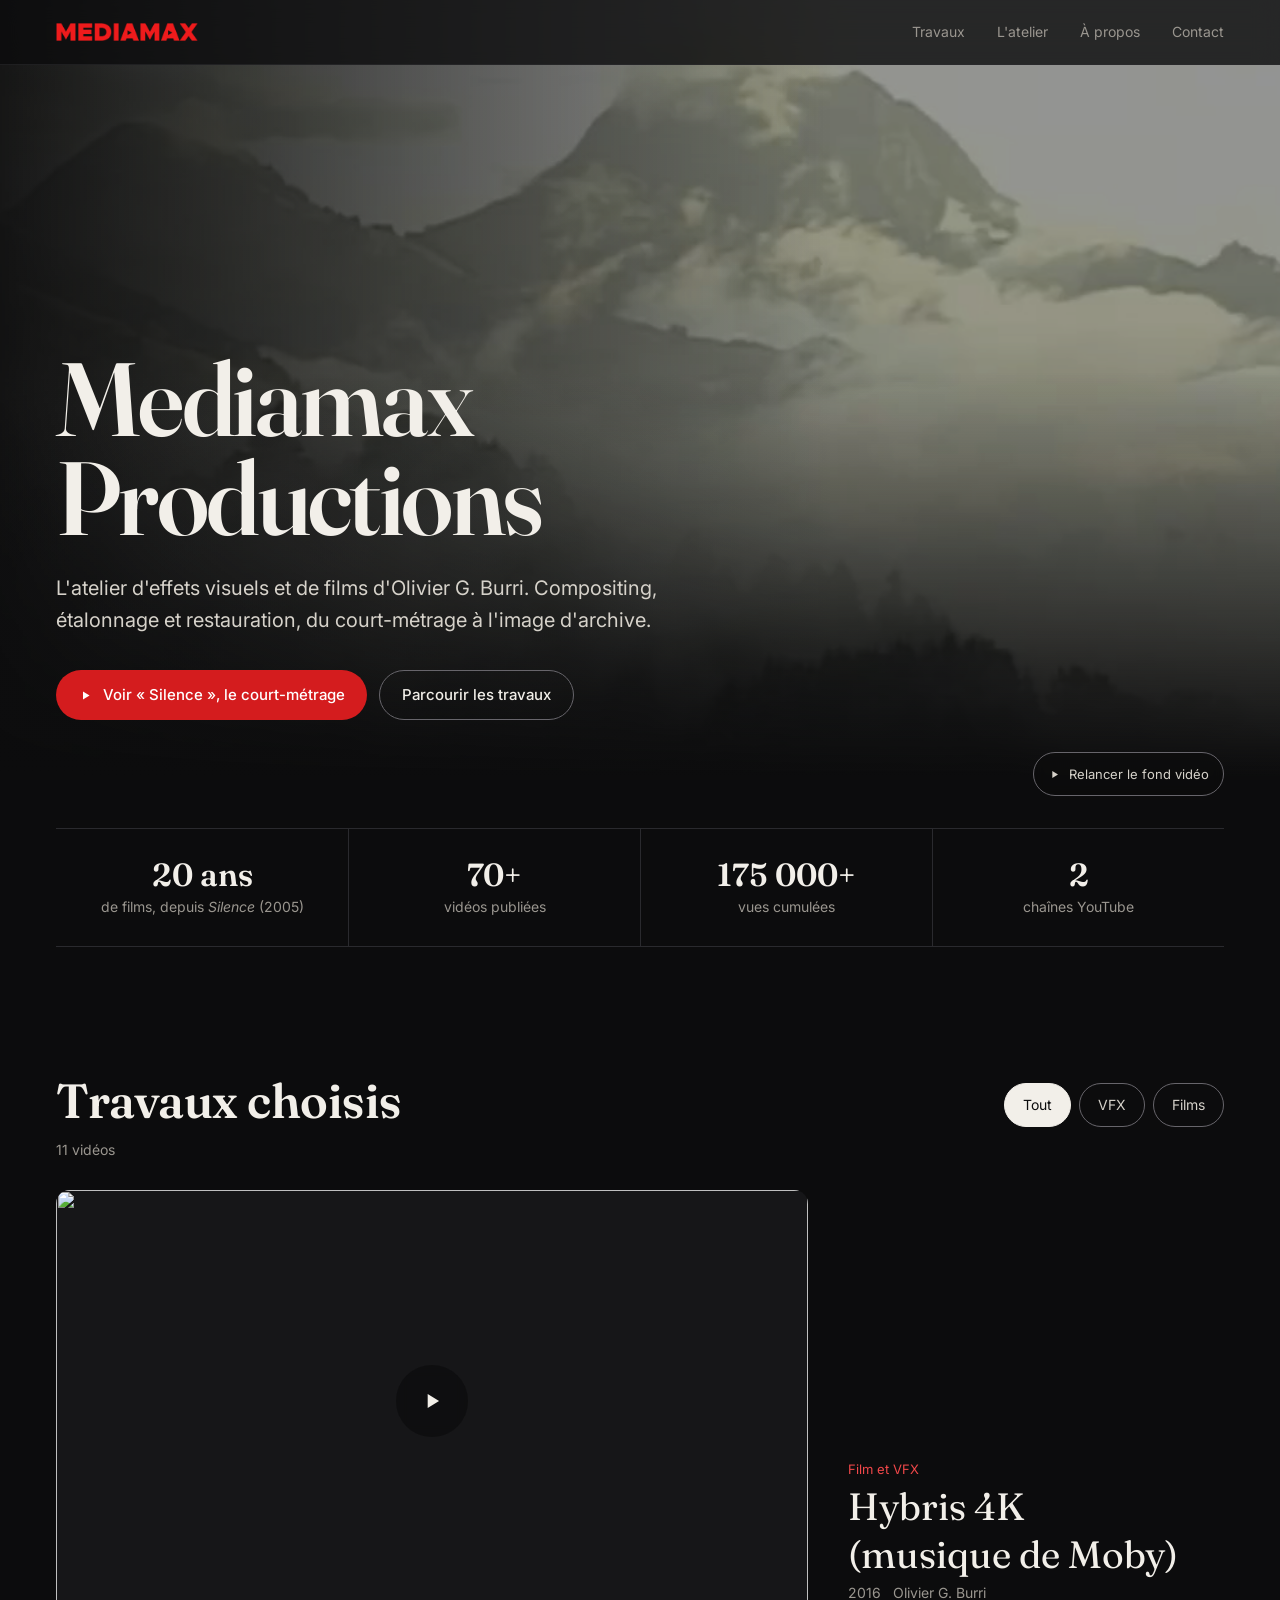
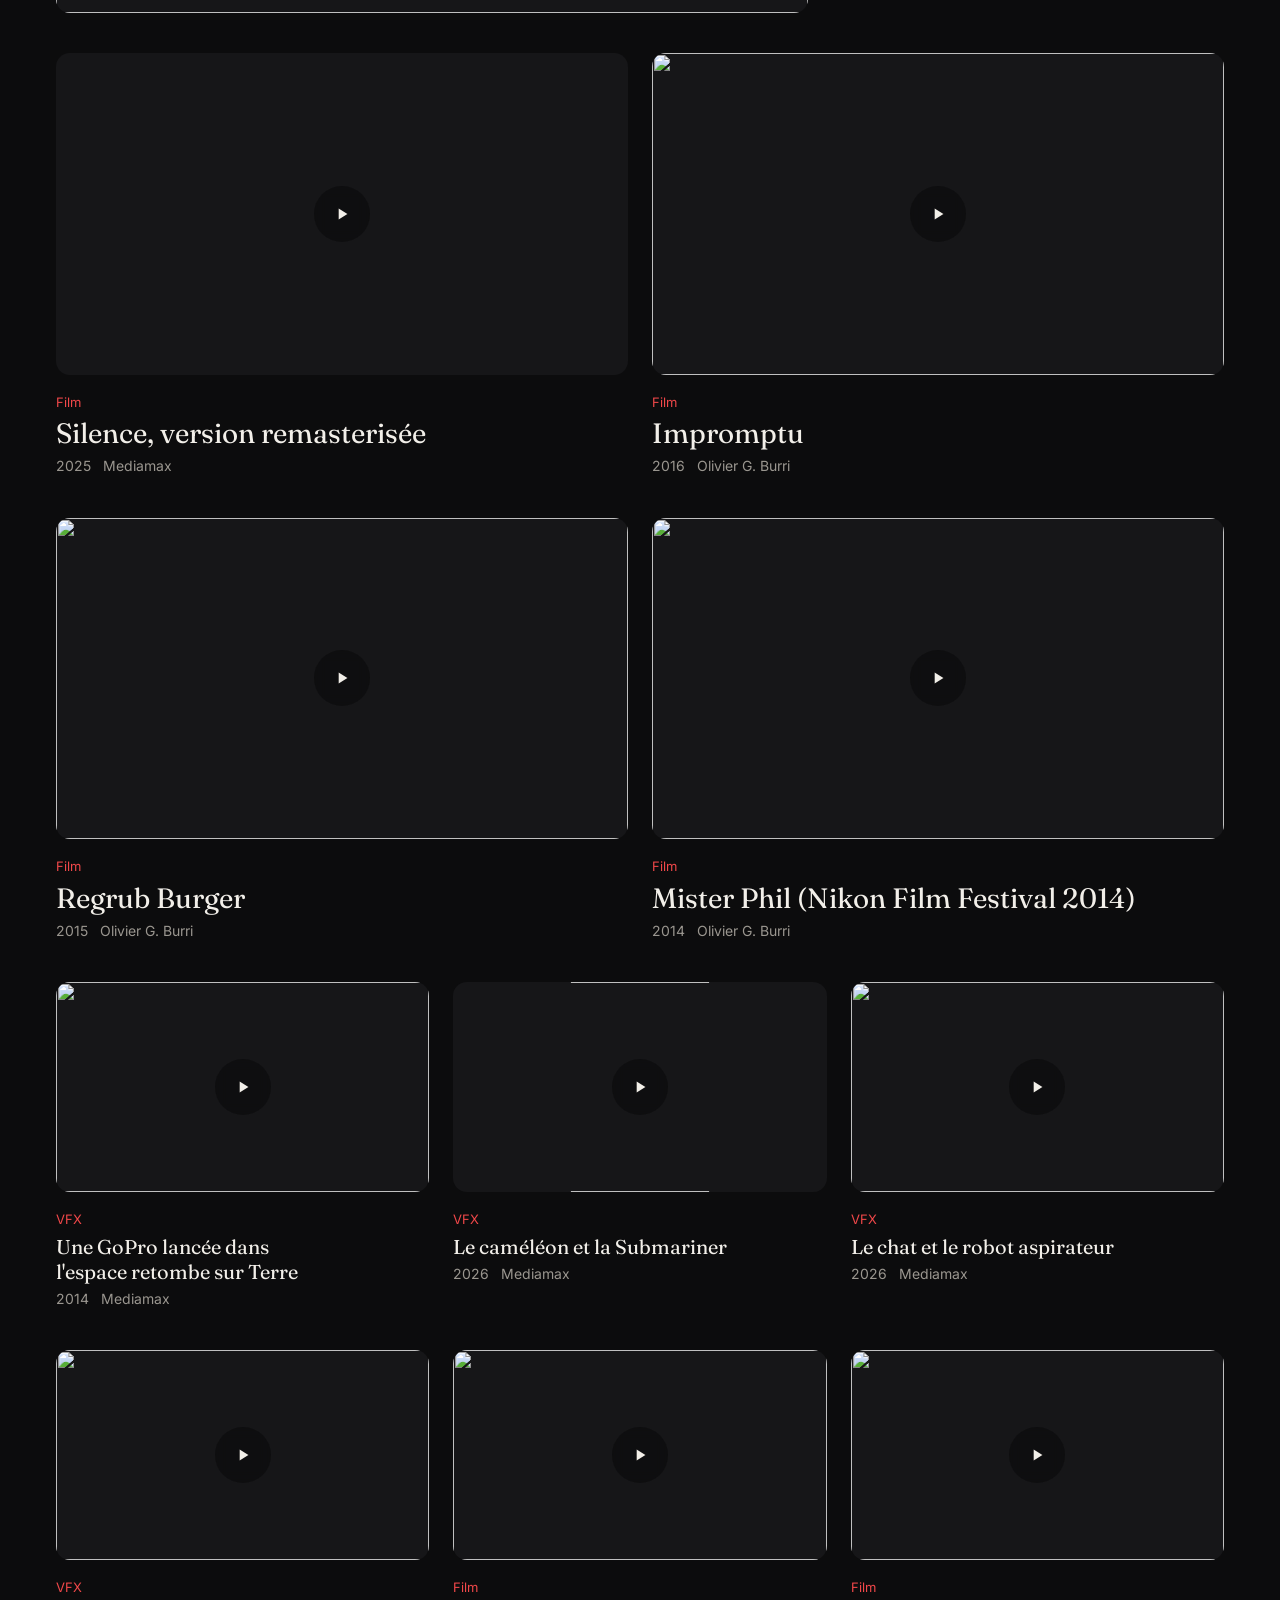
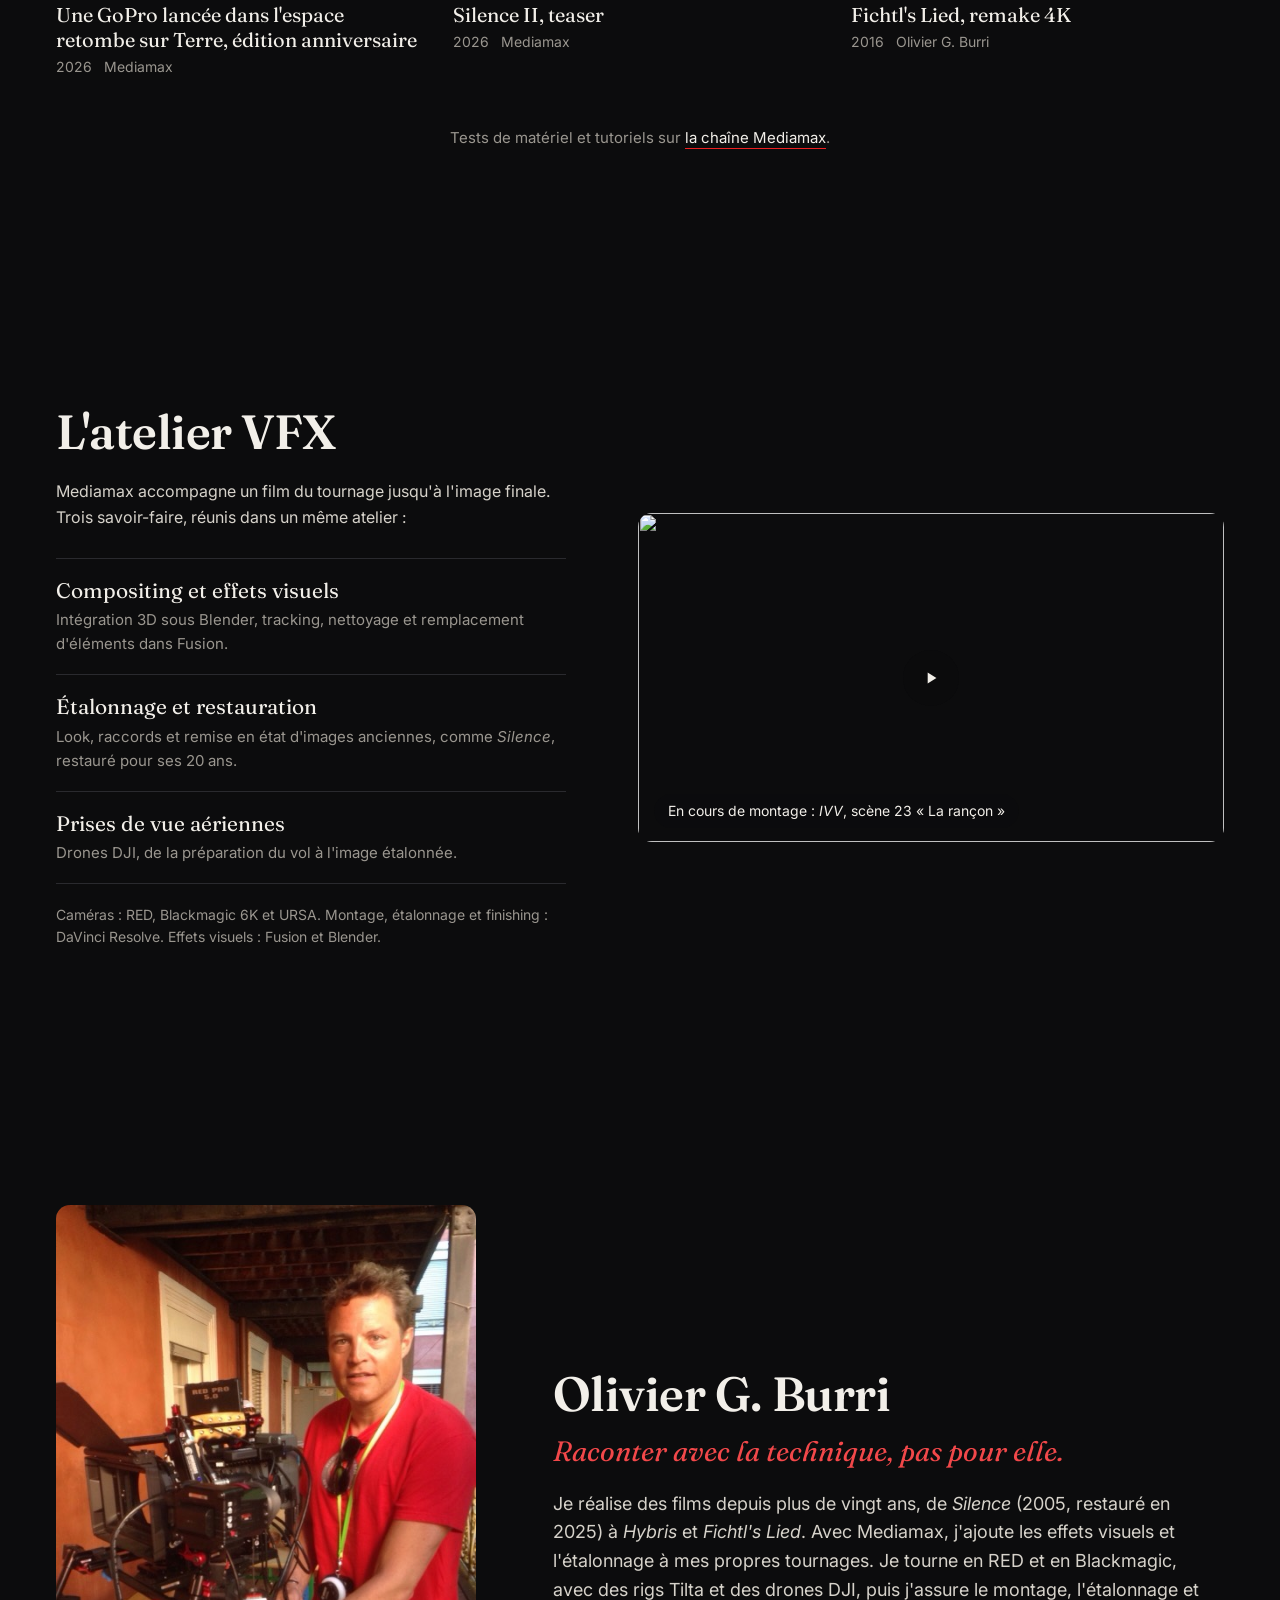
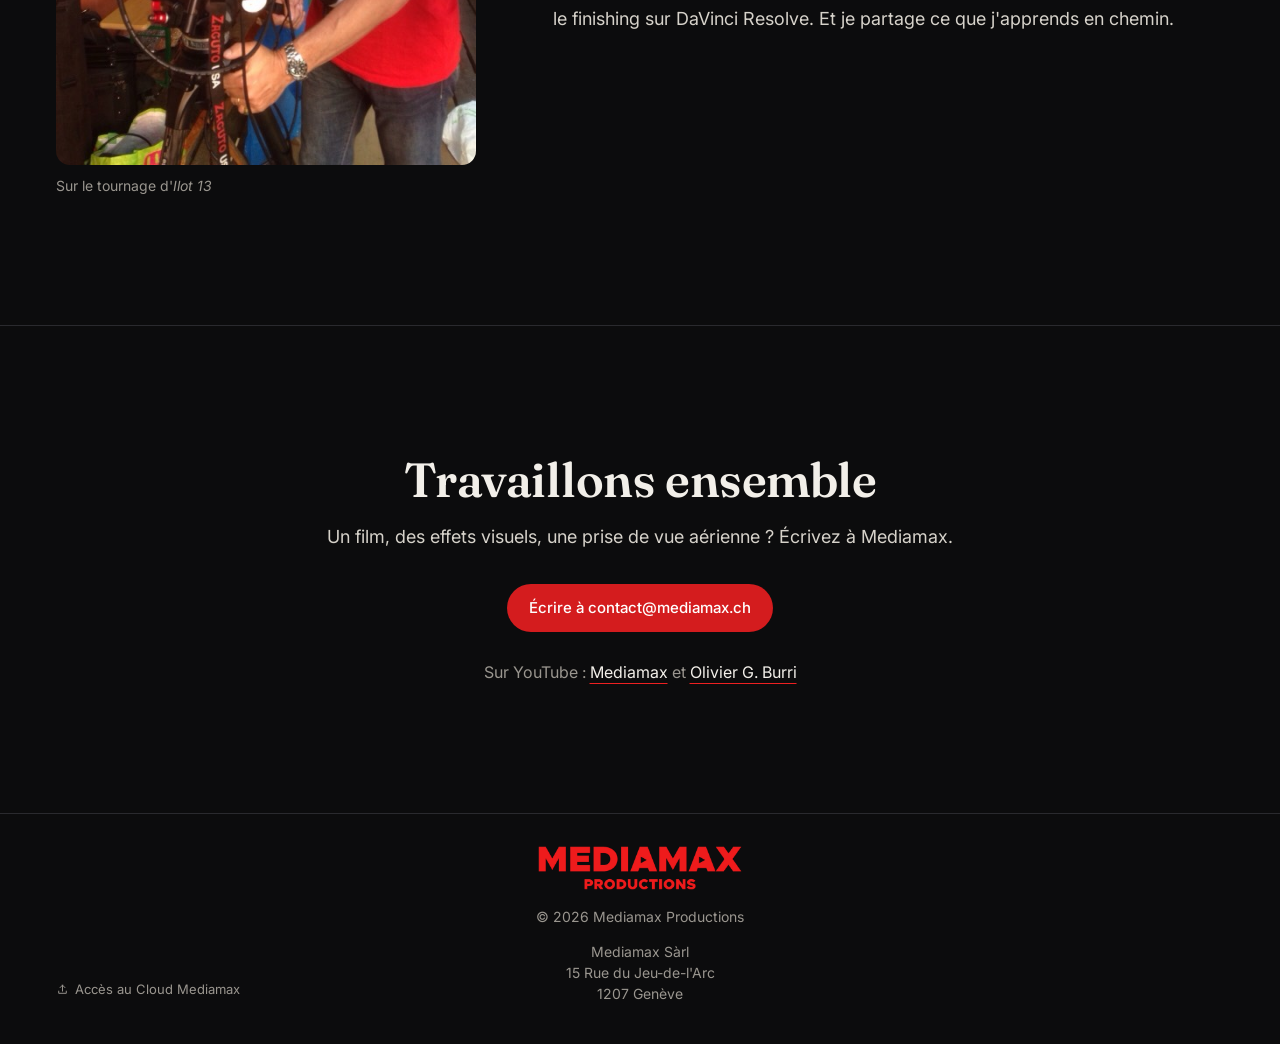
==== index.html @ aae2f6ca "Pied de page : libellé « Accès au Cloud Mediamax » Co-Authored-By: Claude Opus 5.5 <noreply@anthropi" ====
<!doctype html>
<html lang="fr">
<head>
  <meta charset="utf-8">
  <meta name="viewport" content="width=device-width, initial-scale=1">
  <title>Mediamax Productions, effets visuels et films d'Olivier G. Burri</title>
  <meta name="description" content="Mediamax Productions, l'atelier d'effets visuels et de films d'Olivier G. Burri : compositing, étalonnage, restauration, courts-métrages et prises de vue aériennes.">
  <link rel="icon" href="favicon.svg" type="image/svg+xml">
  <meta name="theme-color" content="#0c0c0d">
  <meta property="og:type" content="website">
  <meta property="og:url" content="https://mediamax.ch/">
  <meta property="og:title" content="Mediamax Productions">
  <meta property="og:description" content="L'atelier d'effets visuels et de films d'Olivier G. Burri.">
  <meta property="og:image" content="https://mediamax.ch/media/og-image.jpg">
  <meta property="og:image:width" content="1200">
  <meta property="og:image:height" content="628">
  <meta property="og:locale" content="fr_CH">
  <meta name="twitter:card" content="summary_large_image">
  <link rel="preconnect" href="https://fonts.googleapis.com">
  <link rel="preconnect" href="https://fonts.gstatic.com" crossorigin>
  <link rel="preconnect" href="https://i.ytimg.com">
  <link rel="preload" as="image" href="media/silence-hero-poster.jpg" fetchpriority="high">
  <link href="https://fonts.googleapis.com/css2?family=Fraunces:ital,opsz,wght@0,9..144,400;0,9..144,600;1,9..144,400&family=Inter:wght@400;500;600&display=swap" rel="stylesheet">
  <link rel="stylesheet" href="style.css?v=12">
  <script type="application/ld+json">
  {
    "@context": "https://schema.org",
    "@type": "Organization",
    "name": "Mediamax Sàrl",
    "alternateName": "Mediamax Productions",
    "url": "https://mediamax.ch/",
    "logo": "https://mediamax.ch/images/brand/mediamax-productions-640.png",
    "email": "contact@mediamax.ch",
    "address": {
      "@type": "PostalAddress",
      "streetAddress": "Rue du Jeu-de-l'Arc 15",
      "postalCode": "1207",
      "addressLocality": "Genève",
      "addressCountry": "CH"
    },
    "founder": { "@type": "Person", "name": "Olivier G. Burri" },
    "sameAs": ["https://www.youtube.com/@ogburri", "https://www.youtube.com/@oliviergburri"]
  }
  </script>
</head>
<body>
  <a class="skip-link" href="#travaux">Aller aux travaux</a>

  <header class="nav">
    <a href="#top" class="logo" aria-label="Mediamax Productions, retour en haut"><img src="images/brand/mediamax-wordmark-720.png" alt="" width="720" height="91"></a>
    <nav aria-label="Navigation principale">
      <a href="#travaux">Travaux</a>
      <a href="#mediamax">L'atelier</a>
      <a href="#apropos">À propos</a>
      <a href="#contact">Contact</a>
    </nav>
  </header>

  <main id="top">
    <section class="hero">
      <div class="hero-bg" aria-hidden="true">
        <!-- Silence (2005), extrait de la bande-annonce ; src choisi par main.js selon l'écran et les préférences -->
        <video id="hero-video" muted loop playsinline preload="none" poster="media/silence-hero-poster.jpg"
               data-src="media/silence-hero.mp4" data-src-small="media/silence-hero-640.mp4"></video>
      </div>
      <div class="hero-content">
        <h1>Mediamax Productions</h1>
        <p class="lede">L'atelier d'effets visuels et de films d'Olivier G. Burri. Compositing, étalonnage et restauration, du court-métrage à l'image d'archive.</p>
        <div class="hero-actions">
          <button class="btn primary" type="button" data-play="LJefRF0cIwg" data-title="Silence, version remasterisée" aria-haspopup="dialog">
            <svg class="icon" viewBox="0 0 24 24" aria-hidden="true"><path d="M8 5.5v13l10.5-6.5z"/></svg>
            Voir «&nbsp;Silence&nbsp;», le court-métrage
          </button>
          <a class="btn ghost" href="#travaux">Parcourir les travaux</a>
        </div>
      </div>
      <button id="hero-toggle" class="hero-toggle" type="button" hidden>
        <svg class="icon icon-pause" viewBox="0 0 24 24" aria-hidden="true"><path d="M7 5h3.5v14H7zM13.5 5H17v14h-3.5z"/></svg>
        <svg class="icon icon-play" viewBox="0 0 24 24" aria-hidden="true"><path d="M8 5.5v13l10.5-6.5z"/></svg>
        <span class="toggle-label">Mettre en pause le fond vidéo</span>
      </button>
    </section>

    <section class="stats" aria-label="Chiffres clés">
      <div><strong>20 ans</strong><span>de films, depuis <i>Silence</i> (2005)</span></div>
      <div><strong>70+</strong><span>vidéos publiées</span></div>
      <div><strong>175 000+</strong><span>vues cumulées</span></div>
      <div><strong>2</strong><span>chaînes YouTube</span></div>
    </section>

    <section id="travaux" class="section">
      <div class="section-head">
        <h2>Travaux choisis</h2>
        <div class="filters" role="group" aria-label="Filtrer par catégorie">
          <button class="chip" type="button" aria-pressed="true" data-filter="all">Tout</button>
          <button class="chip" type="button" aria-pressed="false" data-filter="vfx">VFX</button>
          <button class="chip" type="button" aria-pressed="false" data-filter="film">Films</button>
        </div>
      </div>
      <p id="grid-status" class="grid-status" aria-live="polite"></p>
      <div id="grid" class="grid">
        <noscript><p class="noscript">Les vidéos se lisent sur YouTube&nbsp;: <a class="text-link" href="https://www.youtube.com/@ogburri">chaîne Mediamax</a> et <a class="text-link" href="https://www.youtube.com/@oliviergburri">chaîne Olivier G. Burri</a>.</p></noscript>
      </div>
      <div class="grid-foot">
        <button id="more" class="btn ghost" type="button" hidden></button>
        <p class="aside">Tests de matériel et tutoriels sur <a class="text-link" href="https://www.youtube.com/@ogburri" target="_blank" rel="noopener">la chaîne Mediamax</a>.</p>
      </div>
    </section>

    <section id="mediamax" class="section atelier">
      <div class="atelier-intro">
        <h2>L'atelier VFX</h2>
        <p>Mediamax accompagne un film du tournage jusqu'à l'image finale. Trois savoir-faire, réunis dans un même atelier&nbsp;:</p>
        <ul class="offers">
          <li><h3>Compositing et effets visuels</h3><p>Intégration 3D sous Blender, tracking, nettoyage et remplacement d'éléments dans Fusion.</p></li>
          <li><h3>Étalonnage et restauration</h3><p>Look, raccords et remise en état d'images anciennes, comme <i>Silence</i>, restauré pour ses 20 ans.</p></li>
          <li><h3>Prises de vue aériennes</h3><p>Drones DJI, de la préparation du vol à l'image étalonnée.</p></li>
        </ul>
        <p class="tools">Caméras&nbsp;: RED, Blackmagic 6K et URSA. Montage, étalonnage et finishing&nbsp;: DaVinci Resolve. Effets visuels&nbsp;: Fusion et Blender.</p>
      </div>
      <article class="feature">
        <img src="https://i.ytimg.com/vi/2dHRf-ZJvxg/sddefault.jpg"
             srcset="https://i.ytimg.com/vi/2dHRf-ZJvxg/mqdefault.jpg 320w, https://i.ytimg.com/vi/2dHRf-ZJvxg/sddefault.jpg 760w, https://i.ytimg.com/vi/2dHRf-ZJvxg/maxresdefault.jpg 1280w"
             sizes="(max-width: 760px) 100vw, 700px" alt="" loading="lazy" width="1280" height="720">
        <button class="play-cover" type="button" data-play="2dHRf-ZJvxg" data-title="IVV, scène 23 «&nbsp;La rançon&nbsp;» (en cours de montage)" aria-haspopup="dialog">
          <span class="play-disc" aria-hidden="true"><svg class="icon" viewBox="0 0 24 24"><path d="M8 5.5v13l10.5-6.5z"/></svg></span>
          <span class="feature-cap"><span class="visually-hidden">Lire la vidéo&nbsp;: </span>En cours de montage&nbsp;: <i>IVV</i>, scène 23<span class="cap-extra"> «&nbsp;La rançon&nbsp;»</span></span>
        </button>
      </article>
    </section>

    <section id="apropos" class="section about">
      <figure class="portrait">
        <img src="images/olivier-tournage-960.jpg"
             srcset="images/olivier-tournage-480.jpg 480w, images/olivier-tournage-960.jpg 960w"
             sizes="(max-width: 760px) 100vw, 420px"
             width="960" height="1280"
             alt="Olivier G. Burri derrière une caméra RED sur le tournage d'Ilot 13" loading="lazy">
        <figcaption>Sur le tournage d'<i>Ilot 13</i></figcaption>
      </figure>
      <div>
        <h2>Olivier G. Burri</h2>
        <p class="quote">Raconter avec la technique, pas pour elle.</p>
        <p>Je réalise des films depuis plus de vingt ans, de <i>Silence</i> (2005, restauré en 2025) à <i>Hybris</i> et <i>Fichtl's Lied</i>. Avec Mediamax, j'ajoute les effets visuels et l'étalonnage à mes propres tournages. Je tourne en RED et en Blackmagic, avec des rigs Tilta et des drones DJI, puis j'assure le montage, l'étalonnage et le finishing sur DaVinci Resolve. Et je partage ce que j'apprends en chemin.</p>
      </div>
    </section>

    <section id="contact" class="section contact">
      <h2>Travaillons ensemble</h2>
      <p>Un film, des effets visuels, une prise de vue aérienne&nbsp;? Écrivez à Mediamax.</p>
      <div class="contact-actions">
        <a class="btn primary" href="mailto:contact@mediamax.ch">Écrire à contact@mediamax.ch</a>
      </div>
      <p class="contact-links">Sur YouTube&nbsp;:
        <a class="text-link" href="https://www.youtube.com/@ogburri" target="_blank" rel="noopener">Mediamax</a>
        et
        <a class="text-link" href="https://www.youtube.com/@oliviergburri" target="_blank" rel="noopener">Olivier G. Burri</a>
      </p>
    </section>
  </main>

  <footer>
    <img class="footer-logo" src="images/brand/mediamax-productions-640.png" alt="Mediamax Productions" width="640" height="138" loading="lazy">
    <p>© <span id="year">2026</span> Mediamax Productions</p>
    <address>Mediamax Sàrl<br>15 Rue du Jeu-de-l'Arc<br>1207 Genève</address>
    <a class="footer-upload" href="https://mediamax.cloud" target="_blank" rel="noopener">
      <svg class="icon" viewBox="0 0 24 24" aria-hidden="true"><path d="M12 15V4m0 0L7.5 8.5M12 4l4.5 4.5M5 15v4h14v-4"/></svg>
      Accès au Cloud Mediamax<span class="visually-hidden"> (nouvel onglet)</span>
    </a>
  </footer>

  <dialog id="player" aria-labelledby="player-title">
    <div class="player-head">
      <p id="player-title"></p>
      <a id="player-yt" class="text-link player-yt" href="https://www.youtube.com/" target="_blank" rel="noopener">Ouvrir sur YouTube</a>
      <button class="close" type="button" aria-label="Fermer la vidéo" autofocus>
        <svg class="icon" viewBox="0 0 24 24" aria-hidden="true"><path d="M6 6l12 12M18 6L6 18"/></svg>
      </button>
    </div>
    <div class="ratio" id="player-ratio"><iframe id="player-frame" title="Lecteur vidéo" allow="autoplay; encrypted-media; picture-in-picture; fullscreen"></iframe></div>
  </dialog>

  <script src="main.js?v=12"></script>
</body>
</html>
---- style.css ----
:root {
  --bg: #0c0c0d;
  --surface: #161618;
  --line: #2a2a2e;          /* dividers only */
  --control: #67656b;       /* borders of controls: 3.2:1 on --bg */
  --text: #f2efe9;
  --text-soft: #d6d2ca;
  --muted: #9a968f;
  --accent: #ED2021;        /* Mediamax brand red: logo, focus, underlines, fills (4.49:1 on --bg, never for text) */
  --accent-fill: #D41C1E;   /* button fills, white text 5.3:1 */
  --accent-fill-hover: #BE181A;
  --accent-text: #F2484A;   /* red text on --bg (badges, quote, link hover), 5.4:1 */
  --radius: 14px;
  --serif: "Fraunces", Georgia, serif;
  --sans: "Inter", system-ui, sans-serif;
  --gutter: clamp(16px, 5vw, 56px);
  --ease-out: cubic-bezier(.16, 1, .3, 1);
  color-scheme: dark;
}

* { box-sizing: border-box; margin: 0; }
html { scroll-behavior: smooth; scrollbar-color: var(--line) var(--bg); accent-color: var(--accent); }
body { background: var(--bg); color: var(--text); font: 16px/1.6 var(--sans); caret-color: var(--accent); }
img { display: block; max-width: 100%; height: auto; }
a { color: inherit; text-decoration: none; }
button { font: inherit; color: inherit; background: none; border: 0; cursor: pointer; text-align: left; padding: 0; }
i, em { font-style: italic; }
/* Components set their own display (inline-flex, grid…); hidden must still win */
[hidden] { display: none !important; }
ul { list-style: none; padding: 0; }
::selection { background: var(--accent); color: #fff; }
:focus-visible { outline: 2px solid var(--accent); outline-offset: 3px; border-radius: 4px; }
section[id] { scroll-margin-top: 88px; }
.icon { width: 1em; height: 1em; fill: currentColor; flex: none; }
.close .icon { fill: none; stroke: currentColor; stroke-width: 2; stroke-linecap: round; }
.visually-hidden { position: absolute; width: 1px; height: 1px; overflow: hidden; clip-path: inset(50%); white-space: nowrap; }

.skip-link {
  position: fixed; left: var(--gutter); top: 12px; z-index: 20;
  padding: 10px 18px; border-radius: 999px; background: var(--accent-fill); color: #fff; font-weight: 500;
  transform: translateY(-160%); transition: transform .2s var(--ease-out);
}
.skip-link:focus-visible { transform: none; }

/* Nav */
.nav {
  position: fixed; inset: 0 0 auto; z-index: 10;
  display: flex; justify-content: space-between; align-items: center; gap: 16px;
  padding: 10px var(--gutter);
  background: rgba(12, 12, 13, .8); backdrop-filter: blur(12px);
  border-bottom: 1px solid rgba(42, 42, 46, .6);
}
.logo { display: inline-flex; align-items: center; min-height: 44px; flex: none; }
.logo img { height: 18px; width: auto; }
.footer-logo { height: 44px; width: auto; margin-bottom: 4px; }
.nav nav { display: flex; gap: clamp(12px, 3vw, 32px); font-size: 14px; color: var(--muted); }
.nav nav a { display: inline-flex; align-items: center; min-height: 44px; transition: color .2s; }
.nav nav a:hover { color: var(--text); }

/* Hero */
.hero { position: relative; min-height: 92vh; display: grid; align-items: end; padding: 0 var(--gutter) 12vh; overflow: hidden; }
.hero-bg { position: absolute; inset: 0; }
/* The trailer source carries thin black side bars: the 1.08 scale crops them out */
.hero-bg video { width: 100%; height: 100%; object-fit: cover; object-position: 50% 40%; opacity: .6; filter: grayscale(.15); transform: scale(1.08); }
.hero-bg::after { content: ""; position: absolute; inset: 0; background: linear-gradient(to top, var(--bg) 6%, transparent 55%), linear-gradient(to right, rgba(12,12,13,.92), transparent 65%); }
.hero-content { position: relative; max-width: 760px; }
h1 { font: 600 clamp(46px, 8.4vw, 104px)/.95 var(--serif); letter-spacing: -.025em; text-wrap: balance; }
h2 { font: 600 clamp(30px, 4.5vw, 48px)/1.1 var(--serif); letter-spacing: -.01em; text-wrap: balance; }
.lede { font-size: clamp(17px, 2vw, 20px); color: var(--text-soft); margin: 24px 0 34px; max-width: 34em; }
.hero-actions { display: flex; flex-wrap: wrap; gap: 12px; }

/* The one authored moment: the opening frame settles like a slow push-in ending */
@media (prefers-reduced-motion: no-preference) {
  .hero-bg video { animation: settle 2.6s var(--ease-out) both; }
  @keyframes settle { from { transform: scale(1.16); filter: grayscale(.15) brightness(.5); } }
}

.hero-toggle {
  position: absolute; right: var(--gutter); bottom: 32px; z-index: 1;
  display: inline-flex; align-items: center; gap: 8px; min-height: 44px; padding: 0 14px;
  border: 1px solid var(--control); border-radius: 999px; background: rgba(12, 12, 13, .6); backdrop-filter: blur(6px);
  color: var(--text-soft); font-size: 13px; transition: border-color .2s, color .2s;
}
.hero-toggle[hidden] { display: none; }
.hero-toggle:hover { border-color: var(--text); color: var(--text); }
.hero-toggle .icon-play, .hero-toggle.paused .icon-pause { display: none; }
.hero-toggle.paused .icon-play { display: block; }

.btn { display: inline-flex; align-items: center; justify-content: center; gap: 10px; min-height: 48px; padding: 12px 22px; border-radius: 999px; font-weight: 500; font-size: 15px; transition: background-color .2s, border-color .2s, color .2s; }
.btn.primary { background: var(--accent-fill); color: #fff; }
.btn.primary:hover { background: var(--accent-fill-hover); }
.btn.ghost { border: 1px solid var(--control); }
.btn.ghost:hover { border-color: var(--text); }
.text-link { color: var(--text); text-decoration: underline; text-decoration-color: var(--accent); text-decoration-thickness: 1px; text-underline-offset: 5px; transition: color .2s; }
.text-link:hover { color: var(--accent-text); }

/* Stats */
.stats { display: grid; grid-template-columns: repeat(4, 1fr); grid-auto-rows: 1fr; border-block: 1px solid var(--line); margin: 0 var(--gutter); }
.stats div { padding: 26px 16px; text-align: center; }
.stats div + div { border-left: 1px solid var(--line); }
.stats strong { display: block; font: 600 32px var(--serif); font-variant-numeric: lining-nums tabular-nums; white-space: nowrap; }
.stats span { color: var(--muted); font-size: 14px; }

/* Sections */
.section { padding: clamp(72px, 10vw, 128px) var(--gutter); max-width: 1320px; margin: 0 auto; }
.section-head { display: flex; flex-wrap: wrap; justify-content: space-between; align-items: end; gap: 20px; margin-bottom: 12px; }
.filters { display: flex; flex-wrap: wrap; gap: 8px; }
.chip { min-height: 44px; padding: 8px 18px; border: 1px solid var(--control); border-radius: 999px; font-size: 14px; color: var(--text-soft); transition: color .2s, background-color .2s, border-color .2s; }
.chip:hover { color: var(--text); border-color: var(--text); }
.chip[aria-pressed="true"] { background: var(--text); color: var(--bg); border-color: var(--text); }
.grid-status { color: var(--muted); font-size: 14px; margin-bottom: 28px; }

/* Grid: one lead piece full width, two featured side by side, the rest three-up */
.grid { display: grid; grid-template-columns: repeat(6, 1fr); gap: 40px 24px; }
.card { position: relative; grid-column: span 2; }
.card.featured { grid-column: span 3; }
/* Lead: image two thirds, title beside it. Hybris only exists as a 640 px thumbnail, so it is not stretched full width */
.card.lead { grid-column: 1 / -1; display: grid; grid-template-columns: 2fr 1fr; gap: 0 40px; align-items: end; }
.card.lead .meta { padding: 0 0 8px; }
.card[hidden] { display: none; }
.thumb { position: relative; aspect-ratio: 16/9; border-radius: var(--radius); overflow: hidden; background: var(--surface); }
.thumb img { position: relative; width: 100%; height: 100%; object-fit: cover; transition: filter .4s var(--ease-out); }
/* Vertical videos: YouTube pads the thumbnail with black bars; show a blurred fill behind and mask the bars off the sharp image */
.thumb.pillar::before { content: ""; position: absolute; inset: 0; background: var(--fill) center / cover; filter: blur(18px) brightness(.5) saturate(1.2); transform: scale(2.9); }
.thumb.pillar img { -webkit-mask-image: linear-gradient(to right, transparent 31.4%, #000 31.6%, #000 68.4%, transparent 68.6%); mask-image: linear-gradient(to right, transparent 31.4%, #000 31.6%, #000 68.4%, transparent 68.6%); }
.card:hover .thumb img, .card:focus-within .thumb img { filter: brightness(1.12); }
.play-disc {
  position: absolute; left: 50%; top: 50%; translate: -50% -50%;
  width: 56px; height: 56px; border-radius: 50%; display: grid; place-items: center;
  background: rgba(12, 12, 13, .7); backdrop-filter: blur(6px); color: var(--text); font-size: 20px;
  transition: background-color .2s, color .2s, scale .3s var(--ease-out);
}
.card.lead .play-disc { width: 72px; height: 72px; font-size: 26px; }
.card:hover .play-disc, .card:focus-within .play-disc, .feature:hover .play-disc, .feature:focus-within .play-disc { background: var(--accent); color: #fff; scale: 1.06; }
.meta { padding-top: 14px; }
.badge { font-size: 13px; color: var(--accent-text); }
.meta h3 { font: 400 20px/1.25 var(--serif); margin: 2px 0 4px; text-wrap: balance; }
.card.featured .meta h3 { font-size: clamp(22px, 2.2vw, 28px); }
.card.lead .meta h3 { font-size: clamp(26px, 3vw, 38px); }
/* The title button covers the whole card, so the card is one click target with one accessible name */
.card-link::after { content: ""; position: absolute; inset: 0; border-radius: var(--radius); }
.card-link:focus-visible { outline: none; }
.card-link:focus-visible::after { outline: 2px solid var(--accent); outline-offset: 6px; }
.meta p { display: flex; gap: 12px; color: var(--muted); font-size: 14px; }
.grid-foot { display: flex; flex-direction: column; align-items: center; gap: 20px; margin-top: 48px; }
.grid-foot .aside { color: var(--muted); font-size: 15px; text-align: center; }
.noscript { grid-column: 1 / -1; color: var(--text-soft); }

/* Atelier */
.atelier { display: grid; grid-template-columns: 1fr 1.15fr; gap: clamp(32px, 6vw, 72px); align-items: center; }
.atelier-intro > p { color: var(--text-soft); margin-top: 20px; max-width: 36em; }
.offers { margin-top: 28px; border-top: 1px solid var(--line); }
.offers li { padding: 18px 0; border-bottom: 1px solid var(--line); }
.offers h3 { font: 400 21px/1.3 var(--serif); }
.offers p { color: var(--muted); font-size: 15px; margin-top: 4px; max-width: 34em; }
.atelier-intro .tools { color: var(--muted); font-size: 14px; margin-top: 20px; }
.feature { position: relative; border-radius: var(--radius); overflow: hidden; aspect-ratio: 16/9; }
.feature img { width: 100%; height: 100%; object-fit: cover; }
.play-cover { position: absolute; inset: 0; display: block; width: 100%; }
/* .feature clips overflow, so the focus ring is drawn inside the frame */
.play-cover:focus-visible { outline-offset: -4px; border-radius: var(--radius); }
.feature-cap { position: absolute; left: 16px; bottom: 14px; right: 16px; width: fit-content; font-size: 14px; padding: 6px 14px; background: rgba(12, 12, 13, .8); border-radius: 999px; }

/* About */
.about { display: grid; grid-template-columns: minmax(260px, 420px) 1fr; gap: clamp(32px, 6vw, 80px); align-items: center; }
.about p { font-size: 18px; color: var(--text-soft); margin-top: 20px; max-width: 36em; }
.about .quote { font: italic 400 clamp(22px, 2.4vw, 28px)/1.3 var(--serif); color: var(--accent-text); margin-top: 12px; }
.portrait img { width: 100%; aspect-ratio: 3/4; object-fit: cover; object-position: center top; border-radius: var(--radius); }
.portrait figcaption { margin-top: 10px; font-size: 14px; color: var(--muted); }

/* Contact */
.contact { text-align: center; border-top: 1px solid var(--line); }
.contact > p:first-of-type { color: var(--text-soft); font-size: 18px; margin: 16px 0 32px; }
.contact-actions { display: flex; flex-wrap: wrap; justify-content: center; gap: 12px; }
.contact-links { color: var(--muted); margin-top: 28px; }
footer { display: flex; flex-direction: column; align-items: center; gap: 12px; text-align: center; color: var(--muted); font-size: 14px; padding: 32px var(--gutter) 40px; border-top: 1px solid var(--line); }
footer address { font-style: normal; line-height: 1.5; }
footer { position: relative; }
/* Discreet client upload link (Synology portal), bottom left */
.footer-upload {
  position: absolute; left: var(--gutter); bottom: 32px;
  display: inline-flex; align-items: center; gap: 6px; min-height: 44px;
  font-size: 13px; color: var(--muted); transition: color .2s;
}
.footer-upload .icon { fill: none; stroke: currentColor; stroke-width: 1.8; stroke-linecap: round; stroke-linejoin: round; }
.footer-upload:hover { color: var(--text); }

/* Player */
dialog { border: 0; padding: 0; background: transparent; color: var(--text); width: min(1100px, 94vw); margin: auto; }
dialog::backdrop { background: rgba(0, 0, 0, .94); backdrop-filter: blur(6px); }
.player-head { display: flex; align-items: center; gap: 16px; margin-bottom: 12px; }
#player-title { flex: 1; font: 400 20px/1.3 var(--serif); }
.player-yt { flex: none; display: inline-flex; align-items: center; min-height: 44px; font-size: 14px; }
.close { flex: none; width: 48px; height: 48px; display: grid; place-items: center; border-radius: 50%; border: 1px solid var(--control); font-size: 20px; transition: border-color .2s, background-color .2s; }
.close:hover { border-color: var(--text); background: var(--surface); }
.ratio { aspect-ratio: 16/9; border-radius: 10px; overflow: hidden; background: #000 center / cover no-repeat; }
.ratio.vertical { aspect-ratio: 9/16; height: min(78vh, 760px); width: auto; margin: 0 auto; }
.ratio iframe { width: 100%; height: 100%; border: 0; }

@media (max-width: 1000px) {
  .grid { grid-template-columns: repeat(2, 1fr); }
  .card, .card.featured { grid-column: span 1; }
  .card.lead { display: block; grid-column: 1 / -1; }
  .card.lead .meta { padding-top: 14px; }
}

@media (max-width: 760px) {
  .nav { gap: 12px; }
  .logo img { height: 12px; }
  .nav nav { gap: 10px; font-size: 13px; }
  .nav nav a { white-space: nowrap; }
  .hero { min-height: 88svh; }
  .hero-bg video { object-position: 40% 40%; opacity: .7; }
  .hero-bg::after { background: linear-gradient(to top, var(--bg) 12%, rgba(12,12,13,.35) 60%, rgba(12,12,13,.55)); }
  .hero-toggle { padding: 0; width: 44px; justify-content: center; }
  .hero-toggle .toggle-label { position: absolute; width: 1px; height: 1px; overflow: hidden; clip-path: inset(50%); white-space: nowrap; }
  .stats { grid-template-columns: repeat(2, 1fr); }
  .stats div:nth-child(3) { border-left: 0; }
  .stats div:nth-child(n+3) { border-top: 1px solid var(--line); }
  .grid { grid-template-columns: 1fr; }
  .atelier, .about { grid-template-columns: 1fr; }
  .player-head { flex-wrap: wrap; }
  #player-title { flex-basis: calc(100% - 64px); font-size: 18px; }
  .player-yt { order: 3; }
  .feature-cap { border-radius: 10px; }
  .footer-upload { position: static; align-self: flex-start; margin-top: 8px; }
  .cap-extra { display: none; }
}
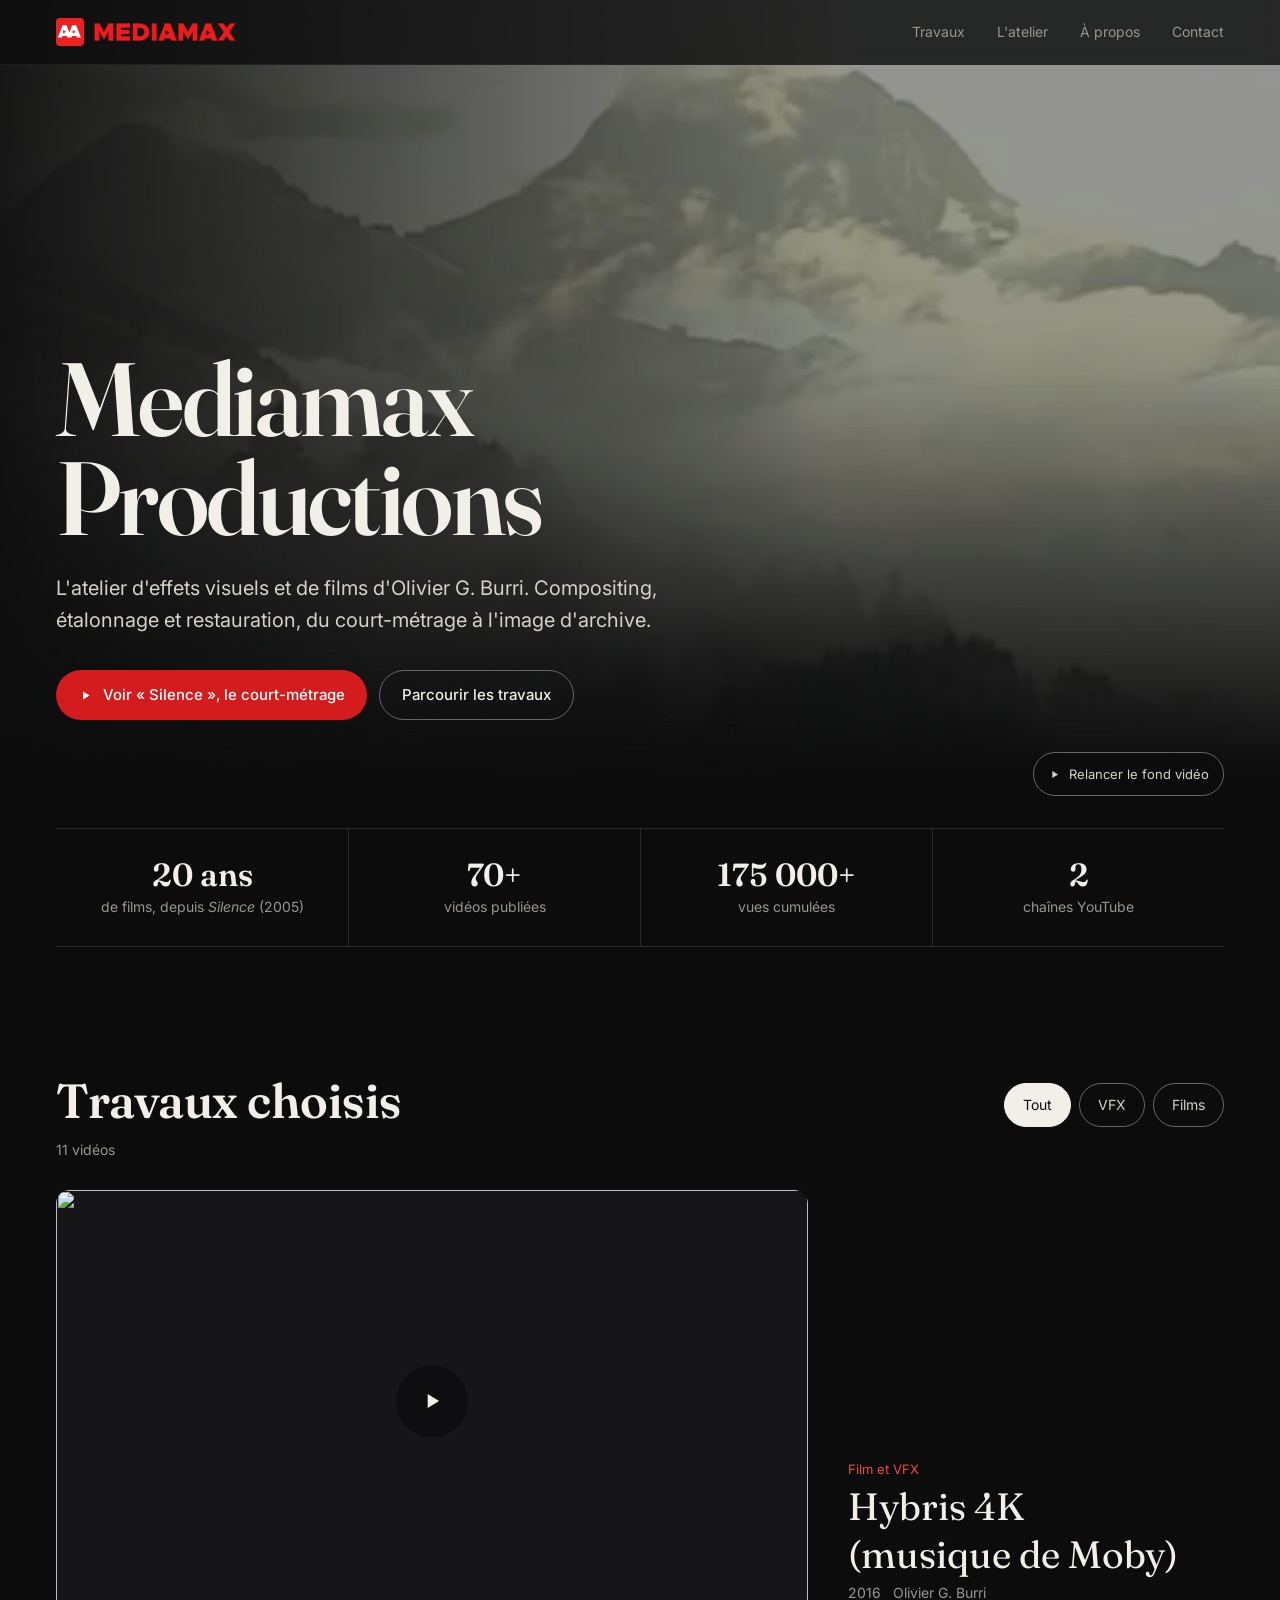
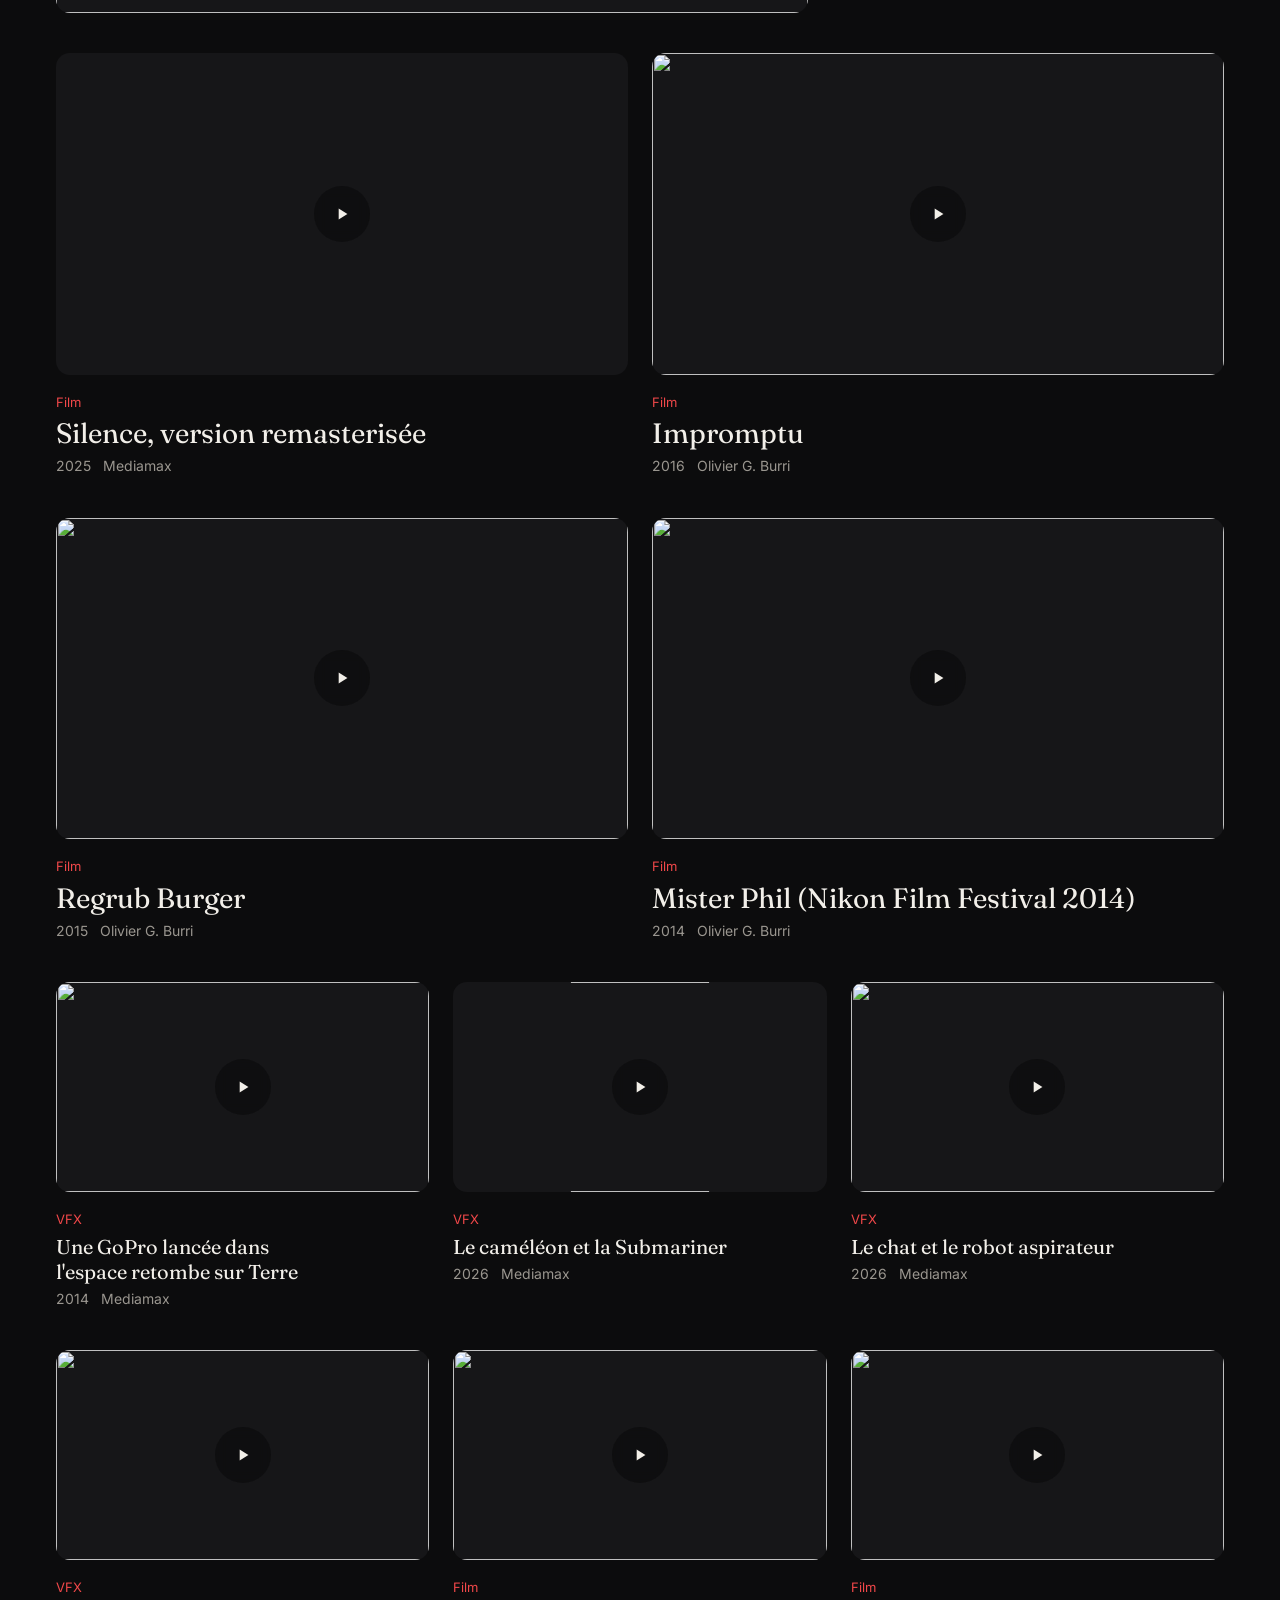
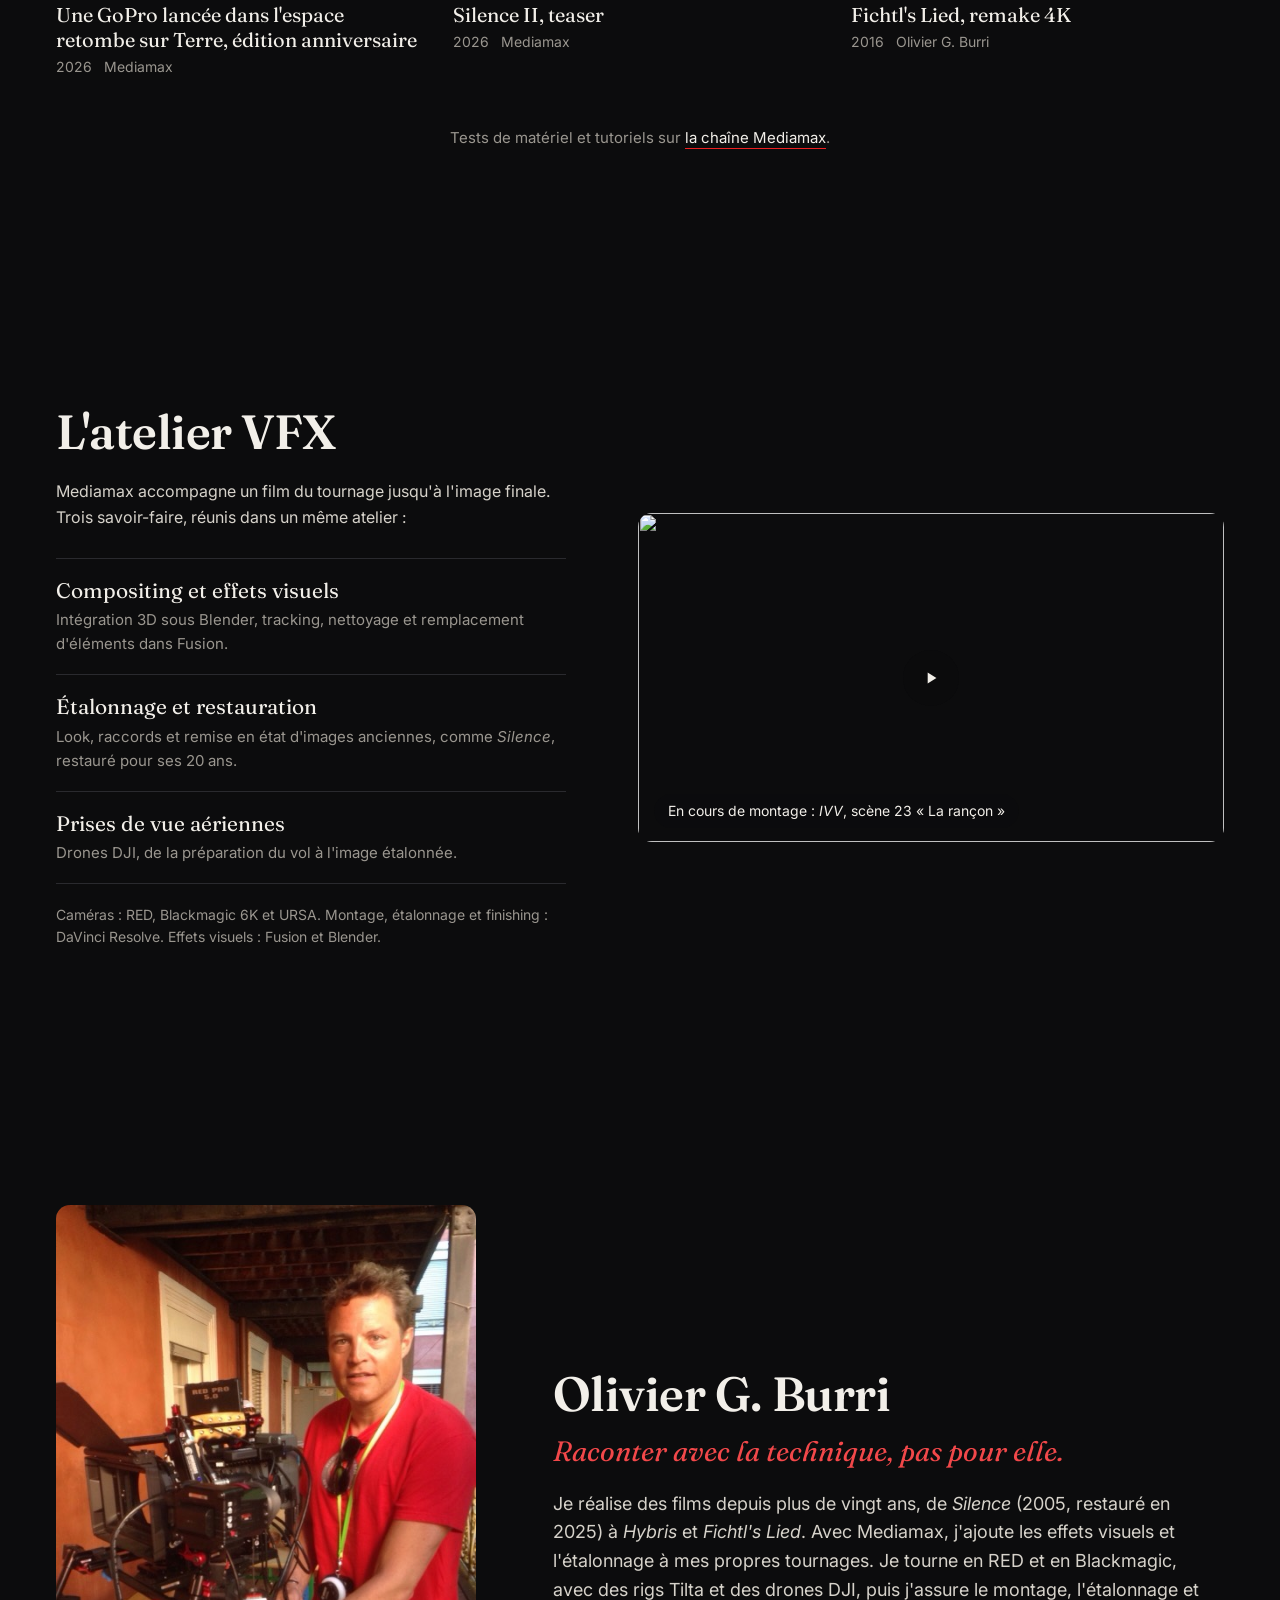
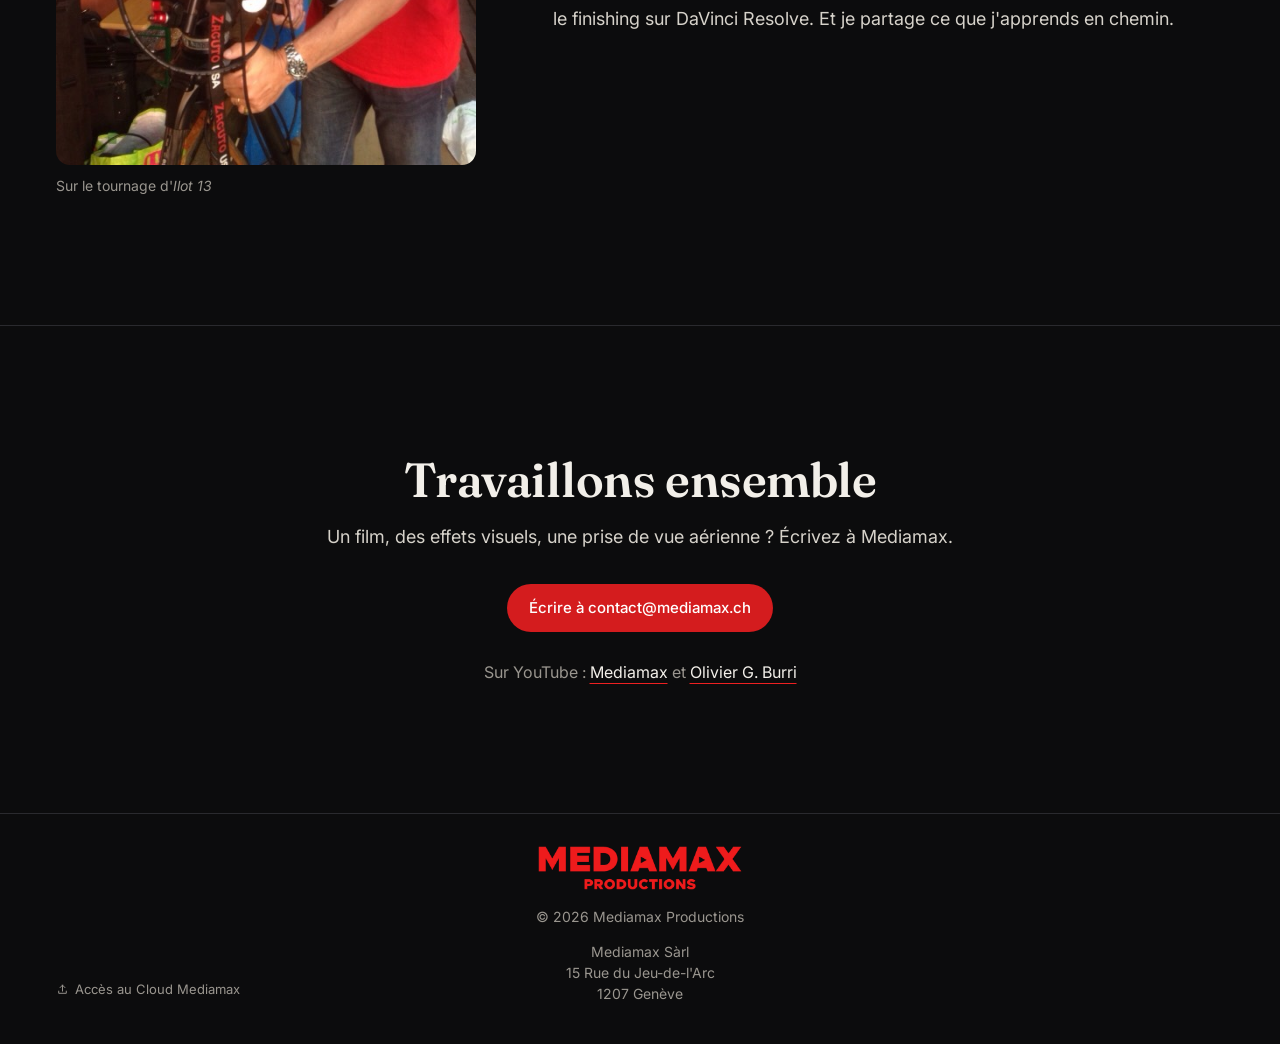
==== commit 56656f29: "Menu : monogramme AA devant le logotype MEDIAMAX (monogramme seul sur téléphone) Co-Authored-By: Cla" ====
--- a/index.html
+++ b/index.html
@@ -21,7 +21,7 @@
   <link rel="preconnect" href="https://i.ytimg.com">
   <link rel="preload" as="image" href="media/silence-hero-poster.jpg" fetchpriority="high">
   <link href="https://fonts.googleapis.com/css2?family=Fraunces:ital,opsz,wght@0,9..144,400;0,9..144,600;1,9..144,400&family=Inter:wght@400;500;600&display=swap" rel="stylesheet">
-  <link rel="stylesheet" href="style.css?v=12">
+  <link rel="stylesheet" href="style.css?v=13">
   <script type="application/ld+json">
   {
     "@context": "https://schema.org",
@@ -47,7 +47,7 @@
   <a class="skip-link" href="#travaux">Aller aux travaux</a>
 
   <header class="nav">
-    <a href="#top" class="logo" aria-label="Mediamax Productions, retour en haut"><img src="images/brand/mediamax-wordmark-720.png" alt="" width="720" height="91"></a>
+    <a href="#top" class="logo" aria-label="Mediamax Productions, retour en haut"><img class="logo-mark" src="favicon.svg" alt="" width="28" height="28"><img class="logo-word" src="images/brand/mediamax-wordmark-720.png" alt="" width="720" height="91"></a>
     <nav aria-label="Navigation principale">
       <a href="#travaux">Travaux</a>
       <a href="#mediamax">L'atelier</a>
--- a/style.css
+++ b/style.css
@@ -50,8 +50,9 @@
   background: rgba(12, 12, 13, .8); backdrop-filter: blur(12px);
   border-bottom: 1px solid rgba(42, 42, 46, .6);
 }
-.logo { display: inline-flex; align-items: center; min-height: 44px; flex: none; }
-.logo img { height: 18px; width: auto; }
+.logo { display: inline-flex; align-items: center; gap: 10px; min-height: 44px; flex: none; }
+.logo-mark { width: 28px; height: 28px; border-radius: 4px; }
+.logo-word { height: 18px; width: auto; }
 .footer-logo { height: 44px; width: auto; margin-bottom: 4px; }
 .nav nav { display: flex; gap: clamp(12px, 3vw, 32px); font-size: 14px; color: var(--muted); }
 .nav nav a { display: inline-flex; align-items: center; min-height: 44px; transition: color .2s; }
@@ -206,7 +207,9 @@
 
 @media (max-width: 760px) {
   .nav { gap: 12px; }
-  .logo img { height: 12px; }
+  /* Phones: the AA monogram alone; the wordmark does not fit at a legible size beside four links */
+  .logo-word { display: none; }
+  .logo-mark { width: 32px; height: 32px; }
   .nav nav { gap: 10px; font-size: 13px; }
   .nav nav a { white-space: nowrap; }
   .hero { min-height: 88svh; }
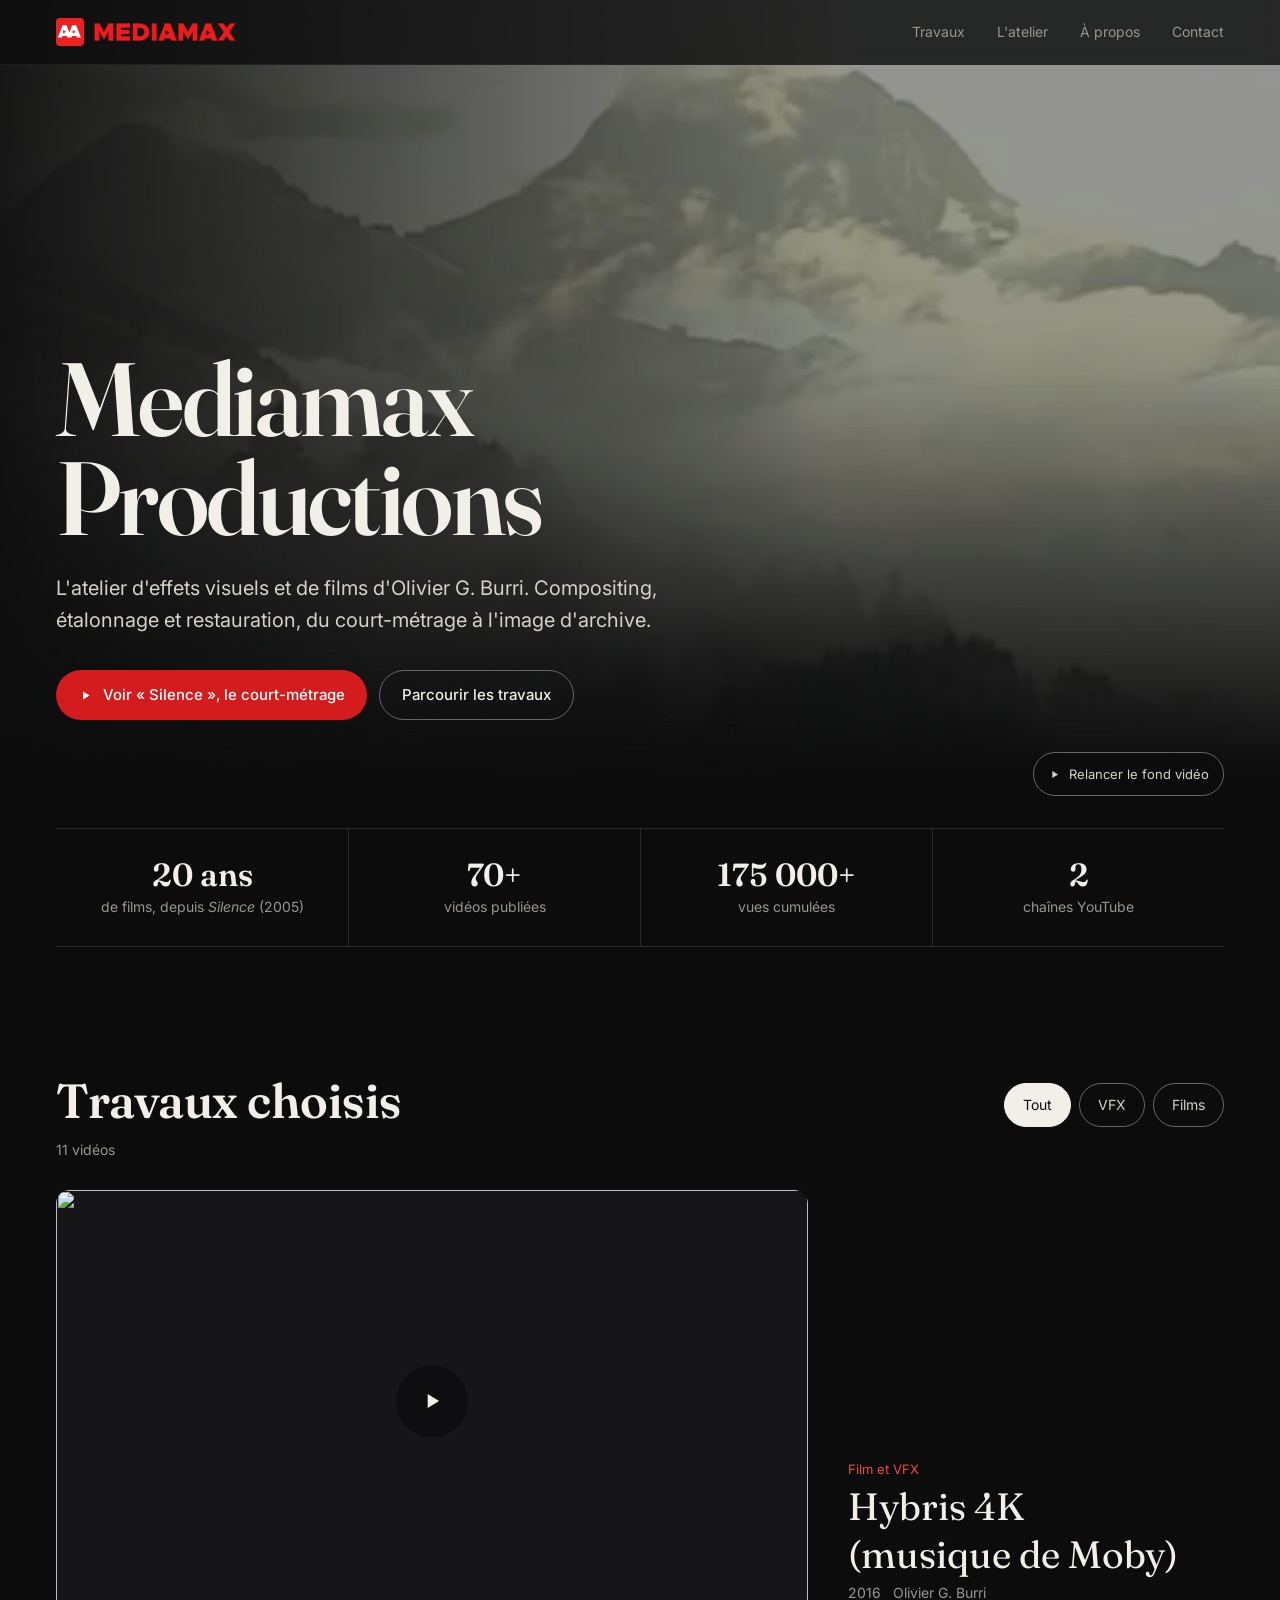
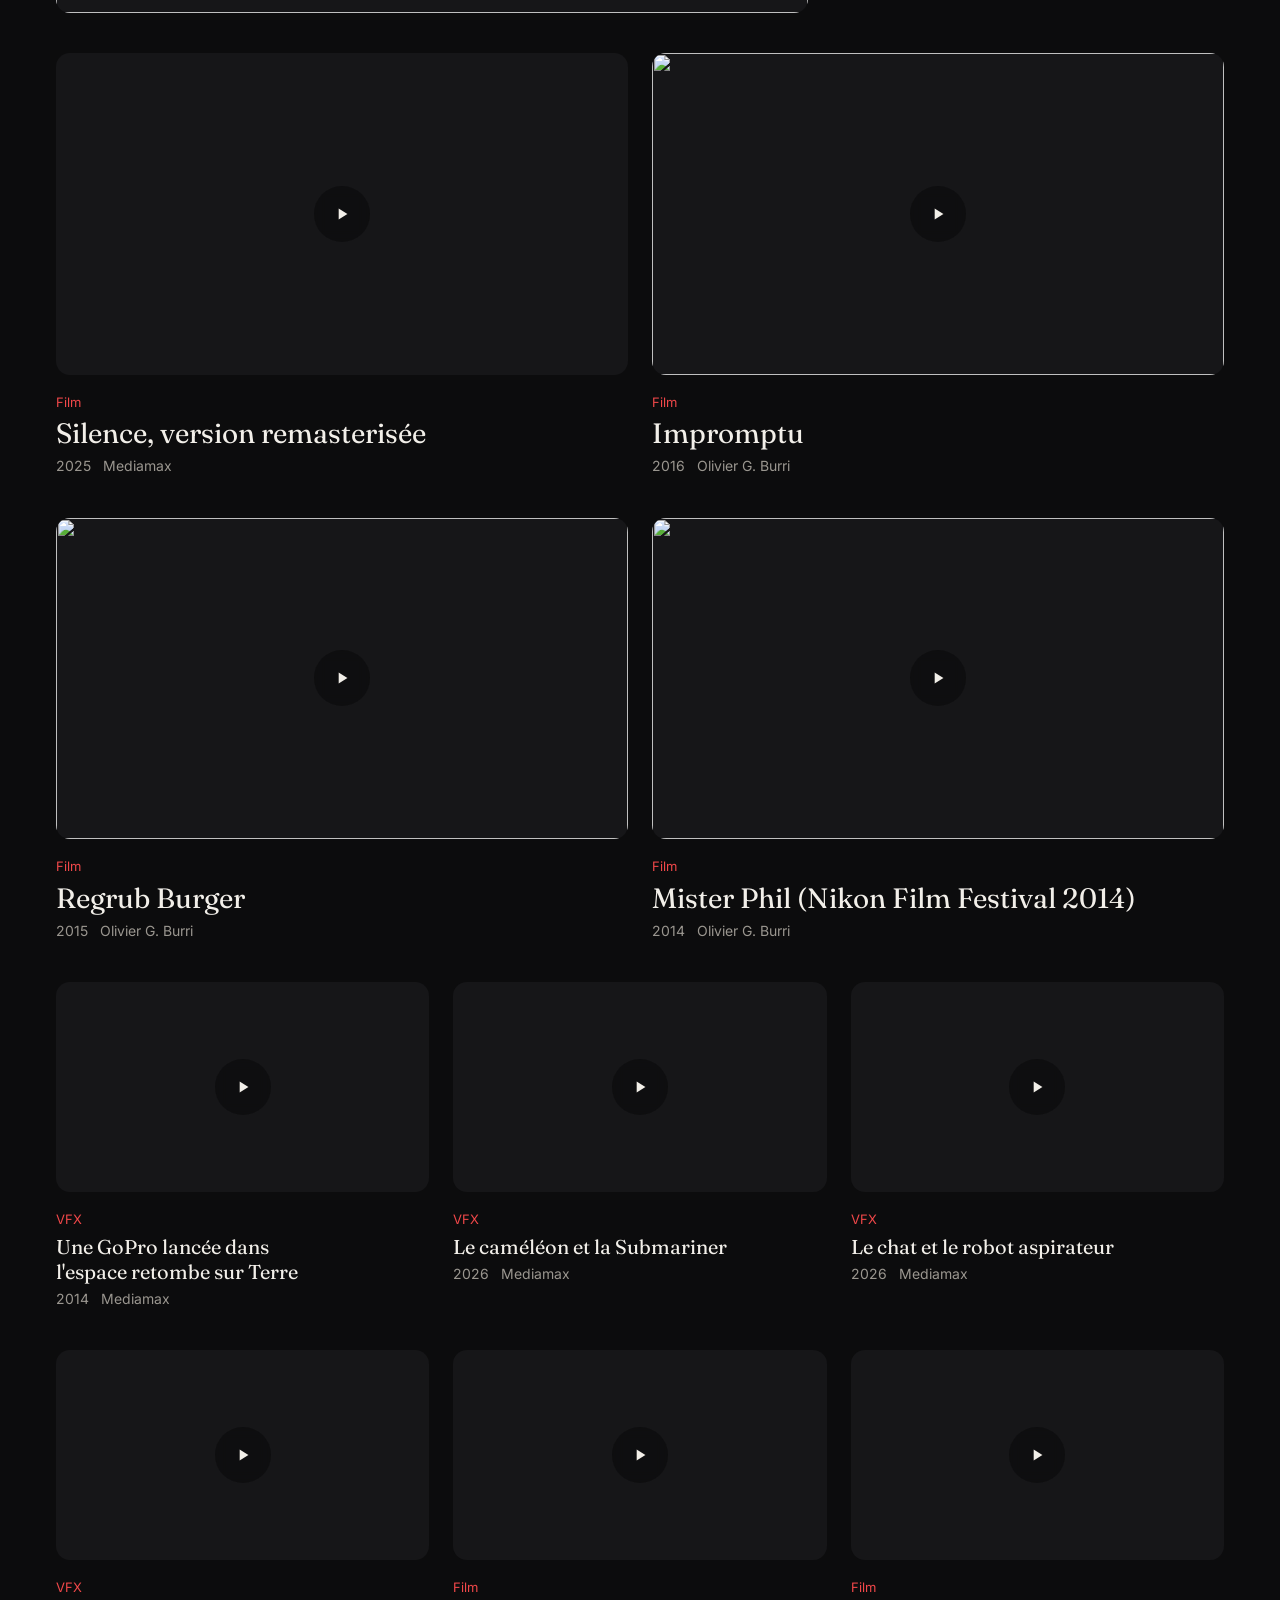
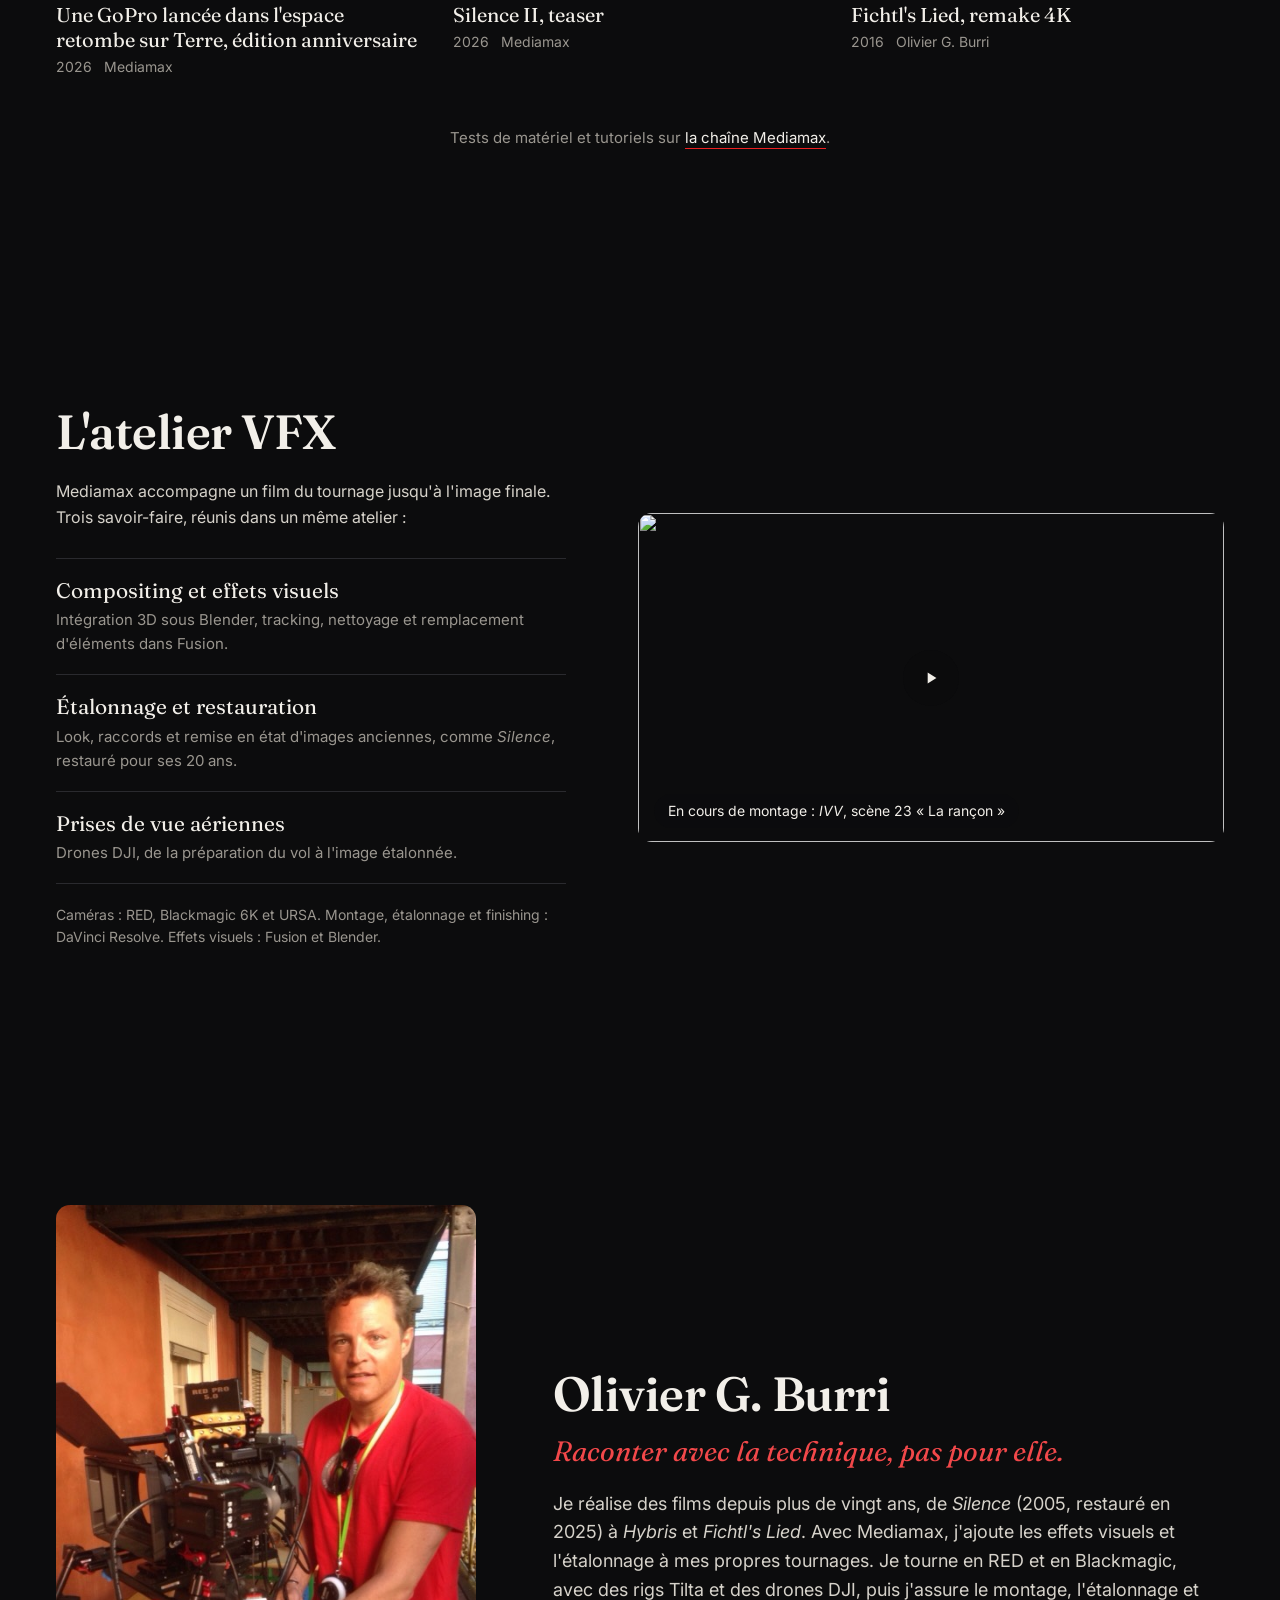
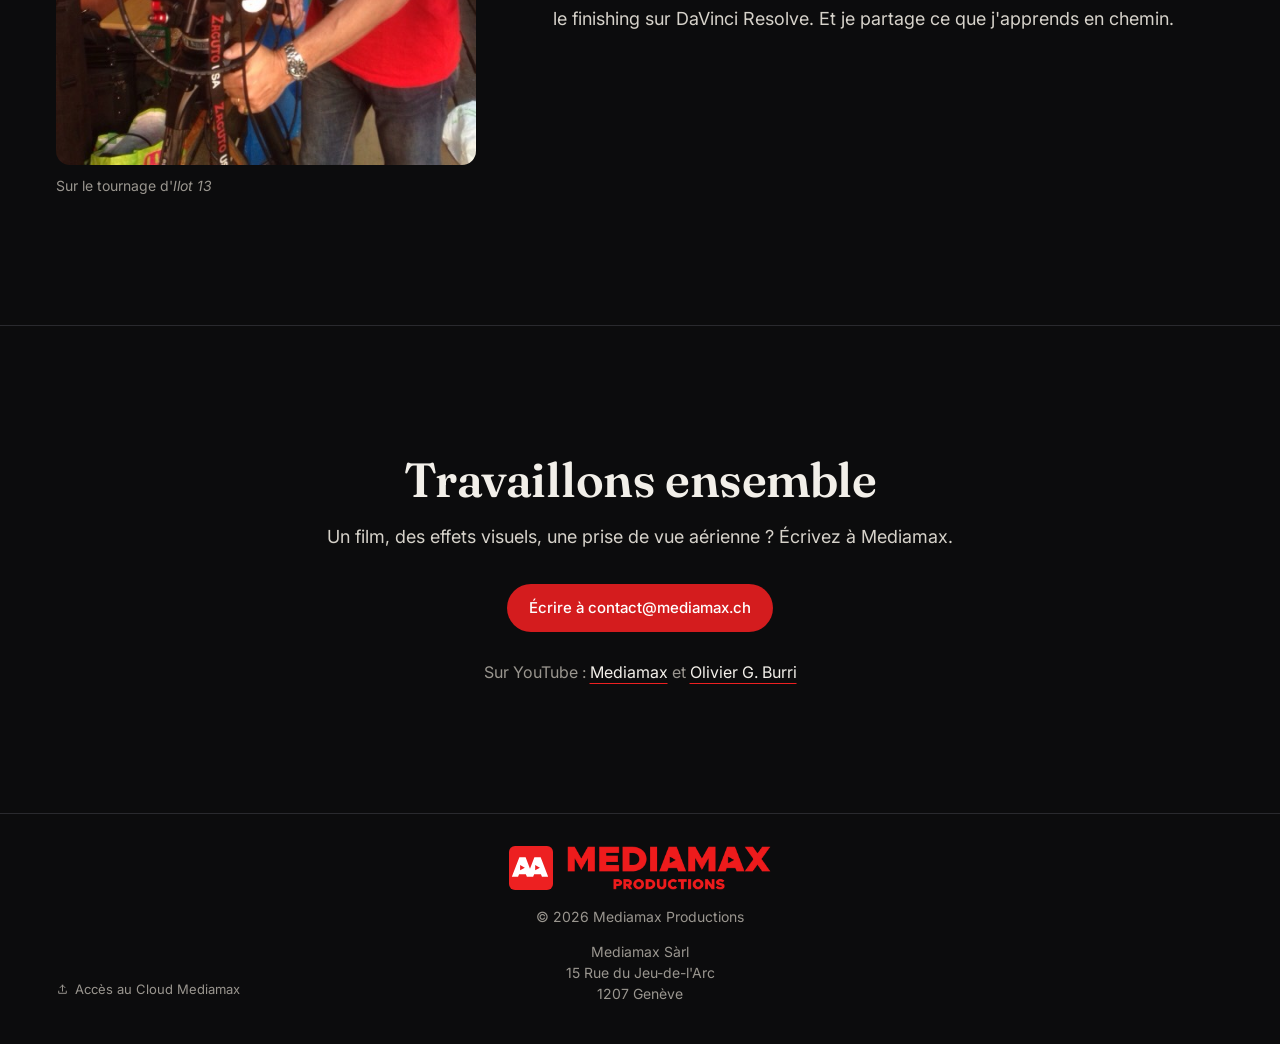
==== commit b023f302: "Pied de page : monogramme AA à côté du logo MEDIAMAX PRODUCTIONS Co-Authored-By: Claude Opus 5.5 <no" ====
--- a/index.html
+++ b/index.html
@@ -21,7 +21,7 @@
   <link rel="preconnect" href="https://i.ytimg.com">
   <link rel="preload" as="image" href="media/silence-hero-poster.jpg" fetchpriority="high">
   <link href="https://fonts.googleapis.com/css2?family=Fraunces:ital,opsz,wght@0,9..144,400;0,9..144,600;1,9..144,400&family=Inter:wght@400;500;600&display=swap" rel="stylesheet">
-  <link rel="stylesheet" href="style.css?v=13">
+  <link rel="stylesheet" href="style.css?v=14">
   <script type="application/ld+json">
   {
     "@context": "https://schema.org",
@@ -160,7 +160,10 @@
   </main>
 
   <footer>
-    <img class="footer-logo" src="images/brand/mediamax-productions-640.png" alt="Mediamax Productions" width="640" height="138" loading="lazy">
+    <div class="footer-brand">
+      <img class="footer-mark" src="favicon.svg" alt="" width="44" height="44" loading="lazy">
+      <img class="footer-logo" src="images/brand/mediamax-productions-640.png" alt="Mediamax Productions" width="640" height="138" loading="lazy">
+    </div>
     <p>© <span id="year">2026</span> Mediamax Productions</p>
     <address>Mediamax Sàrl<br>15 Rue du Jeu-de-l'Arc<br>1207 Genève</address>
     <a class="footer-upload" href="https://mediamax.cloud" target="_blank" rel="noopener">
--- a/style.css
+++ b/style.css
@@ -53,7 +53,9 @@
 .logo { display: inline-flex; align-items: center; gap: 10px; min-height: 44px; flex: none; }
 .logo-mark { width: 28px; height: 28px; border-radius: 4px; }
 .logo-word { height: 18px; width: auto; }
-.footer-logo { height: 44px; width: auto; margin-bottom: 4px; }
+.footer-brand { display: flex; align-items: center; gap: 14px; margin-bottom: 4px; }
+.footer-mark { width: 44px; height: 44px; border-radius: 6px; }
+.footer-logo { height: 44px; width: auto; }
 .nav nav { display: flex; gap: clamp(12px, 3vw, 32px); font-size: 14px; color: var(--muted); }
 .nav nav a { display: inline-flex; align-items: center; min-height: 44px; transition: color .2s; }
 .nav nav a:hover { color: var(--text); }
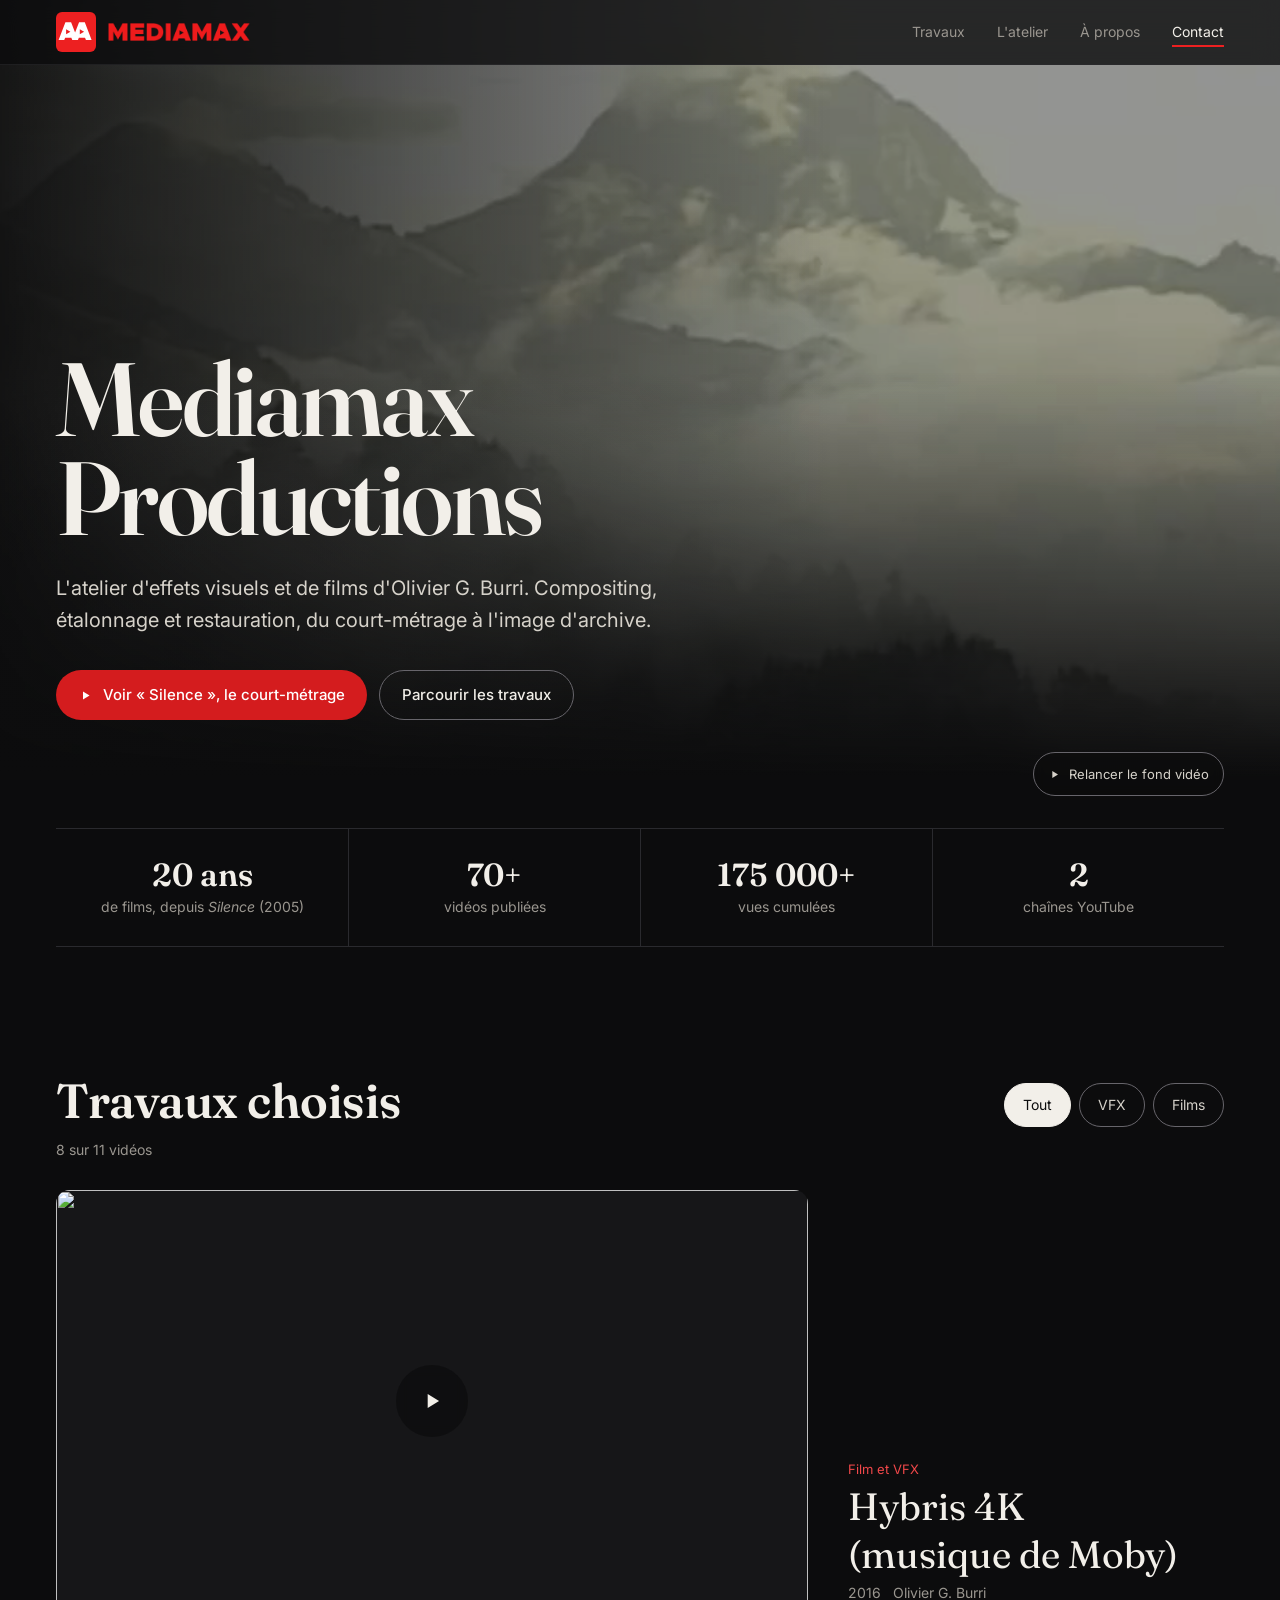
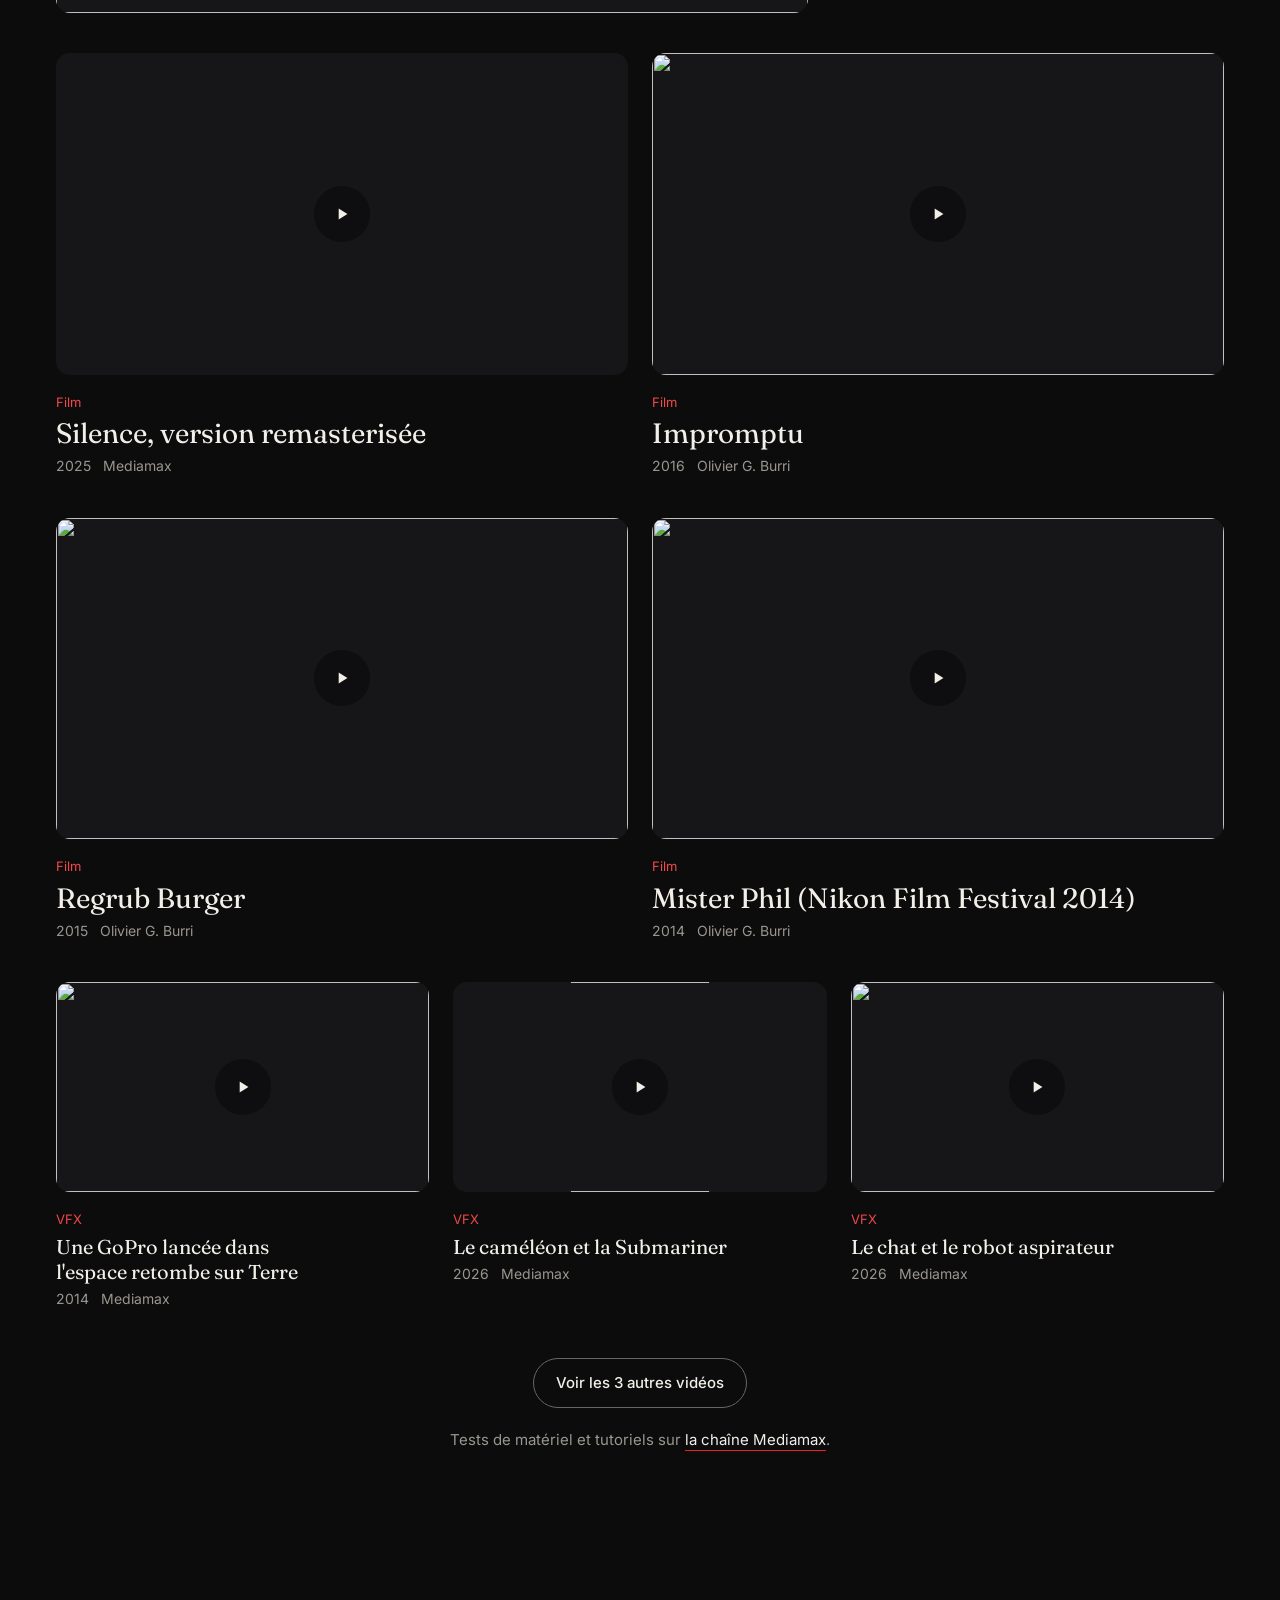
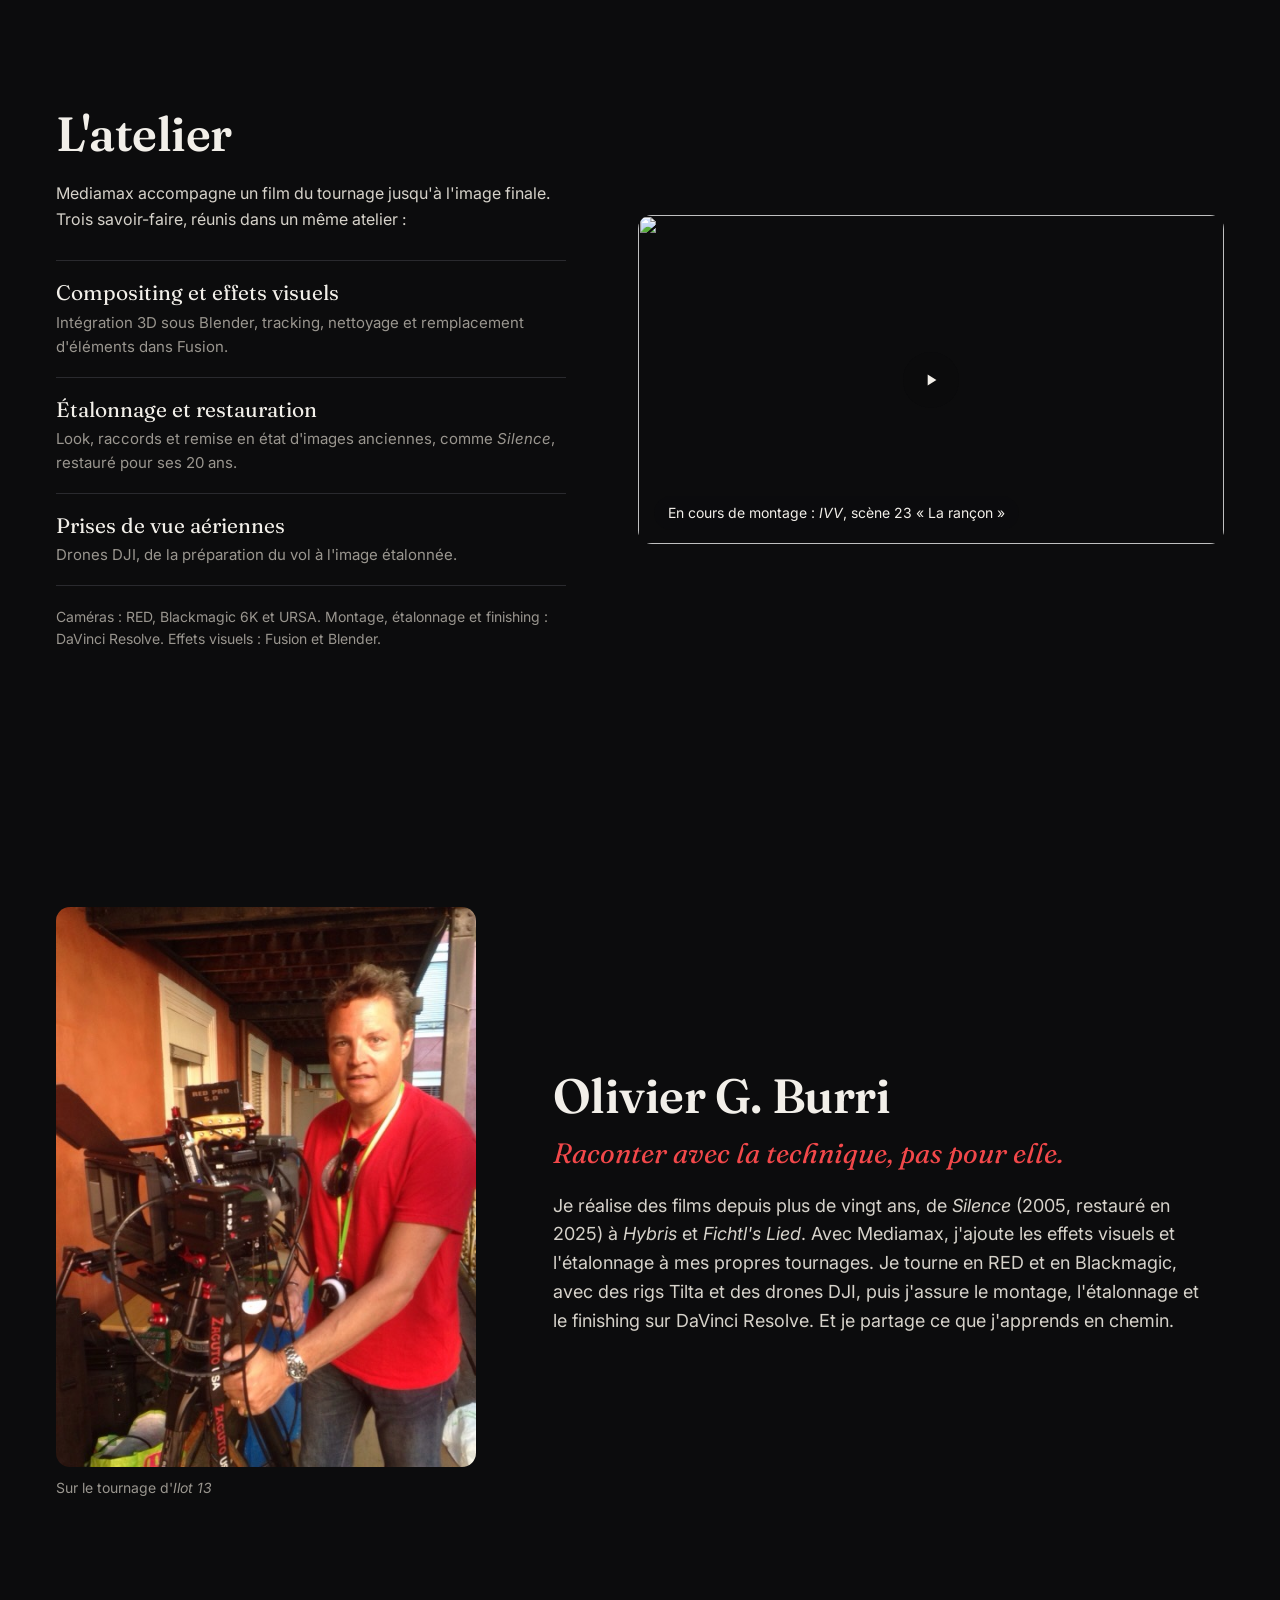
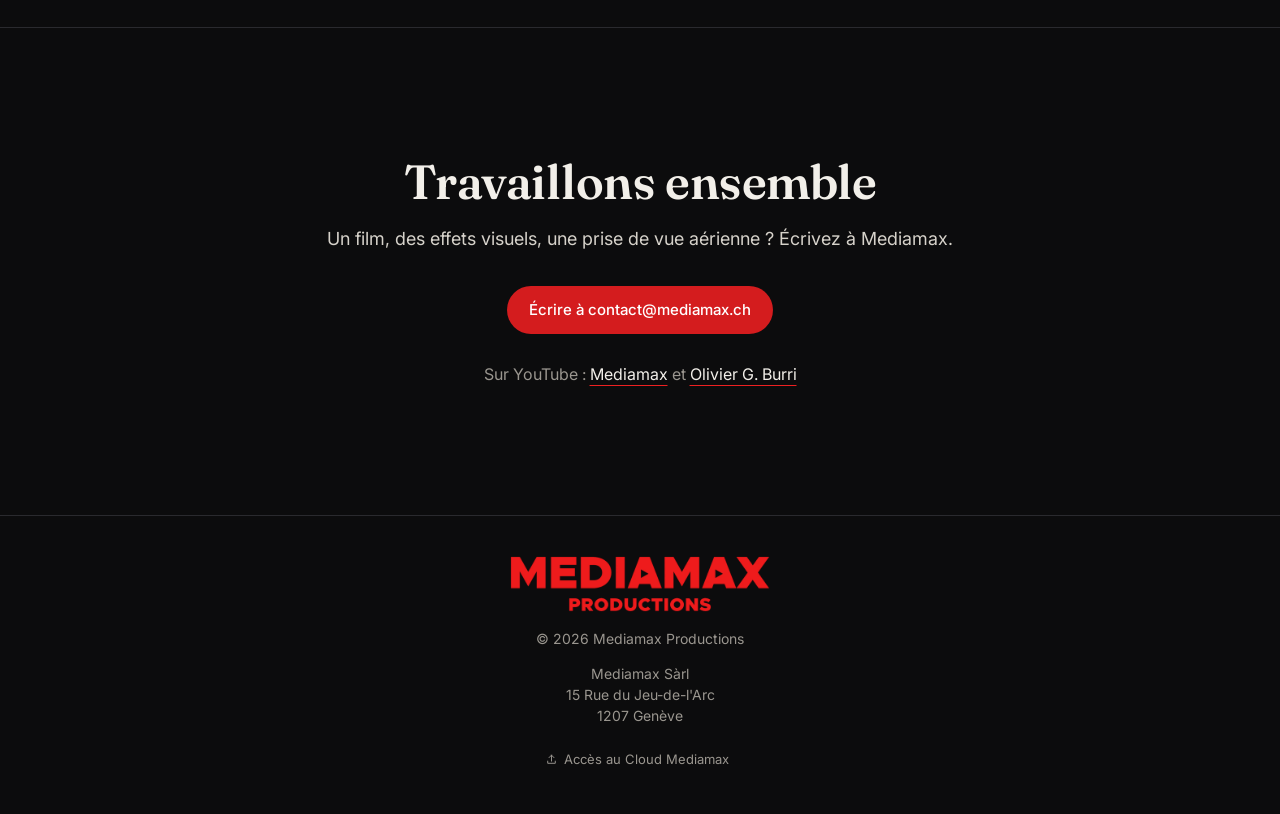
==== commit 467df6d1: "Passe Impeccable n° 6 : bloc logo équilibré, colonnes alignées, 8 vidéos, menu actif - Tuile AA de 4" ====
--- a/index.html
+++ b/index.html
@@ -21,7 +21,7 @@
   <link rel="preconnect" href="https://i.ytimg.com">
   <link rel="preload" as="image" href="media/silence-hero-poster.jpg" fetchpriority="high">
   <link href="https://fonts.googleapis.com/css2?family=Fraunces:ital,opsz,wght@0,9..144,400;0,9..144,600;1,9..144,400&family=Inter:wght@400;500;600&display=swap" rel="stylesheet">
-  <link rel="stylesheet" href="style.css?v=14">
+  <link rel="stylesheet" href="style.css?v=15">
   <script type="application/ld+json">
   {
     "@context": "https://schema.org",
@@ -47,7 +47,7 @@
   <a class="skip-link" href="#travaux">Aller aux travaux</a>
 
   <header class="nav">
-    <a href="#top" class="logo" aria-label="Mediamax Productions, retour en haut"><img class="logo-mark" src="favicon.svg" alt="" width="28" height="28"><img class="logo-word" src="images/brand/mediamax-wordmark-720.png" alt="" width="720" height="91"></a>
+    <a href="#top" class="logo" aria-label="Mediamax Productions, retour en haut"><img class="logo-mark" src="favicon.svg" alt="" width="40" height="40"><img class="logo-word" src="images/brand/mediamax-wordmark-720.png" alt="" width="720" height="91"></a>
     <nav aria-label="Navigation principale">
       <a href="#travaux">Travaux</a>
       <a href="#mediamax">L'atelier</a>
@@ -109,7 +109,7 @@
 
     <section id="mediamax" class="section atelier">
       <div class="atelier-intro">
-        <h2>L'atelier VFX</h2>
+        <h2>L'atelier</h2>
         <p>Mediamax accompagne un film du tournage jusqu'à l'image finale. Trois savoir-faire, réunis dans un même atelier&nbsp;:</p>
         <ul class="offers">
           <li><h3>Compositing et effets visuels</h3><p>Intégration 3D sous Blender, tracking, nettoyage et remplacement d'éléments dans Fusion.</p></li>
@@ -160,10 +160,7 @@
   </main>
 
   <footer>
-    <div class="footer-brand">
-      <img class="footer-mark" src="favicon.svg" alt="" width="44" height="44" loading="lazy">
-      <img class="footer-logo" src="images/brand/mediamax-productions-640.png" alt="Mediamax Productions" width="640" height="138" loading="lazy">
-    </div>
+    <img class="footer-logo" src="images/brand/mediamax-productions-640.png" alt="" width="640" height="138" loading="lazy">
     <p>© <span id="year">2026</span> Mediamax Productions</p>
     <address>Mediamax Sàrl<br>15 Rue du Jeu-de-l'Arc<br>1207 Genève</address>
     <a class="footer-upload" href="https://mediamax.cloud" target="_blank" rel="noopener">
@@ -183,6 +180,6 @@
     <div class="ratio" id="player-ratio"><iframe id="player-frame" title="Lecteur vidéo" allow="autoplay; encrypted-media; picture-in-picture; fullscreen"></iframe></div>
   </dialog>
 
-  <script src="main.js?v=12"></script>
+  <script src="main.js?v=13"></script>
 </body>
 </html>
--- a/style.css
+++ b/style.css
@@ -14,6 +14,9 @@
   --serif: "Fraunces", Georgia, serif;
   --sans: "Inter", system-ui, sans-serif;
   --gutter: clamp(16px, 5vw, 56px);
+  --content: 1320px;
+  /* Inline inset that puts full-bleed bands (nav, hero, stats, footer) on the same edges as the 1320 px sections */
+  --inset: max(var(--gutter), calc((100% - var(--content)) / 2 + var(--gutter)));
   --ease-out: cubic-bezier(.16, 1, .3, 1);
   color-scheme: dark;
 }
@@ -46,22 +49,22 @@
 .nav {
   position: fixed; inset: 0 0 auto; z-index: 10;
   display: flex; justify-content: space-between; align-items: center; gap: 16px;
-  padding: 10px var(--gutter);
+  padding: 10px var(--inset);
   background: rgba(12, 12, 13, .8); backdrop-filter: blur(12px);
   border-bottom: 1px solid rgba(42, 42, 46, .6);
 }
-.logo { display: inline-flex; align-items: center; gap: 10px; min-height: 44px; flex: none; }
-.logo-mark { width: 28px; height: 28px; border-radius: 4px; }
+.logo { display: inline-flex; align-items: center; gap: 12px; min-height: 44px; flex: none; }
+/* 40 px tile: its AA glyph is ~18 px tall, the same cap height as the wordmark beside it */
+.logo-mark { width: 40px; height: 40px; border-radius: 15%; }
 .logo-word { height: 18px; width: auto; }
-.footer-brand { display: flex; align-items: center; gap: 14px; margin-bottom: 4px; }
-.footer-mark { width: 44px; height: 44px; border-radius: 6px; }
-.footer-logo { height: 44px; width: auto; }
+.footer-logo { height: 56px; width: auto; margin-bottom: 4px; }
 .nav nav { display: flex; gap: clamp(12px, 3vw, 32px); font-size: 14px; color: var(--muted); }
 .nav nav a { display: inline-flex; align-items: center; min-height: 44px; transition: color .2s; }
 .nav nav a:hover { color: var(--text); }
+.nav nav a[aria-current="true"] { color: var(--text); text-decoration: underline; text-decoration-color: var(--accent); text-decoration-thickness: 2px; text-underline-offset: 8px; }
 
 /* Hero */
-.hero { position: relative; min-height: 92vh; display: grid; align-items: end; padding: 0 var(--gutter) 12vh; overflow: hidden; }
+.hero { position: relative; min-height: 92vh; display: grid; align-items: end; padding: 0 var(--inset) 12vh; overflow: hidden; }
 .hero-bg { position: absolute; inset: 0; }
 /* The trailer source carries thin black side bars: the 1.08 scale crops them out */
 .hero-bg video { width: 100%; height: 100%; object-fit: cover; object-position: 50% 40%; opacity: .6; filter: grayscale(.15); transform: scale(1.08); }
@@ -79,7 +82,7 @@
 }
 
 .hero-toggle {
-  position: absolute; right: var(--gutter); bottom: 32px; z-index: 1;
+  position: absolute; right: var(--inset); bottom: 32px; z-index: 1;
   display: inline-flex; align-items: center; gap: 8px; min-height: 44px; padding: 0 14px;
   border: 1px solid var(--control); border-radius: 999px; background: rgba(12, 12, 13, .6); backdrop-filter: blur(6px);
   color: var(--text-soft); font-size: 13px; transition: border-color .2s, color .2s;
@@ -98,14 +101,14 @@
 .text-link:hover { color: var(--accent-text); }
 
 /* Stats */
-.stats { display: grid; grid-template-columns: repeat(4, 1fr); grid-auto-rows: 1fr; border-block: 1px solid var(--line); margin: 0 var(--gutter); }
+.stats { display: grid; grid-template-columns: repeat(4, 1fr); grid-auto-rows: 1fr; border-block: 1px solid var(--line); margin: 0 var(--inset); }
 .stats div { padding: 26px 16px; text-align: center; }
 .stats div + div { border-left: 1px solid var(--line); }
 .stats strong { display: block; font: 600 32px var(--serif); font-variant-numeric: lining-nums tabular-nums; white-space: nowrap; }
 .stats span { color: var(--muted); font-size: 14px; }
 
 /* Sections */
-.section { padding: clamp(72px, 10vw, 128px) var(--gutter); max-width: 1320px; margin: 0 auto; }
+.section { padding: clamp(72px, 10vw, 128px) var(--gutter); max-width: var(--content); margin: 0 auto; }
 .section-head { display: flex; flex-wrap: wrap; justify-content: space-between; align-items: end; gap: 20px; margin-bottom: 12px; }
 .filters { display: flex; flex-wrap: wrap; gap: 8px; }
 .chip { min-height: 44px; padding: 8px 18px; border: 1px solid var(--control); border-radius: 999px; font-size: 14px; color: var(--text-soft); transition: color .2s, background-color .2s, border-color .2s; }
@@ -176,12 +179,10 @@
 .contact > p:first-of-type { color: var(--text-soft); font-size: 18px; margin: 16px 0 32px; }
 .contact-actions { display: flex; flex-wrap: wrap; justify-content: center; gap: 12px; }
 .contact-links { color: var(--muted); margin-top: 28px; }
-footer { display: flex; flex-direction: column; align-items: center; gap: 12px; text-align: center; color: var(--muted); font-size: 14px; padding: 32px var(--gutter) 40px; border-top: 1px solid var(--line); }
+footer { display: flex; flex-direction: column; align-items: center; gap: 12px; text-align: center; color: var(--muted); font-size: 14px; padding: 40px var(--inset) 32px; border-top: 1px solid var(--line); }
 footer address { font-style: normal; line-height: 1.5; }
-footer { position: relative; }
-/* Discreet client upload link (Synology portal), bottom left */
+/* Discreet client access link (Synology portal), on the footer's axis under the address */
 .footer-upload {
-  position: absolute; left: var(--gutter); bottom: 32px;
   display: inline-flex; align-items: center; gap: 6px; min-height: 44px;
   font-size: 13px; color: var(--muted); transition: color .2s;
 }
@@ -211,7 +212,7 @@
   .nav { gap: 12px; }
   /* Phones: the AA monogram alone; the wordmark does not fit at a legible size beside four links */
   .logo-word { display: none; }
-  .logo-mark { width: 32px; height: 32px; }
+  .logo-mark { width: 36px; height: 36px; }
   .nav nav { gap: 10px; font-size: 13px; }
   .nav nav a { white-space: nowrap; }
   .hero { min-height: 88svh; }
@@ -228,6 +229,5 @@
   #player-title { flex-basis: calc(100% - 64px); font-size: 18px; }
   .player-yt { order: 3; }
   .feature-cap { border-radius: 10px; }
-  .footer-upload { position: static; align-self: flex-start; margin-top: 8px; }
   .cap-extra { display: none; }
 }
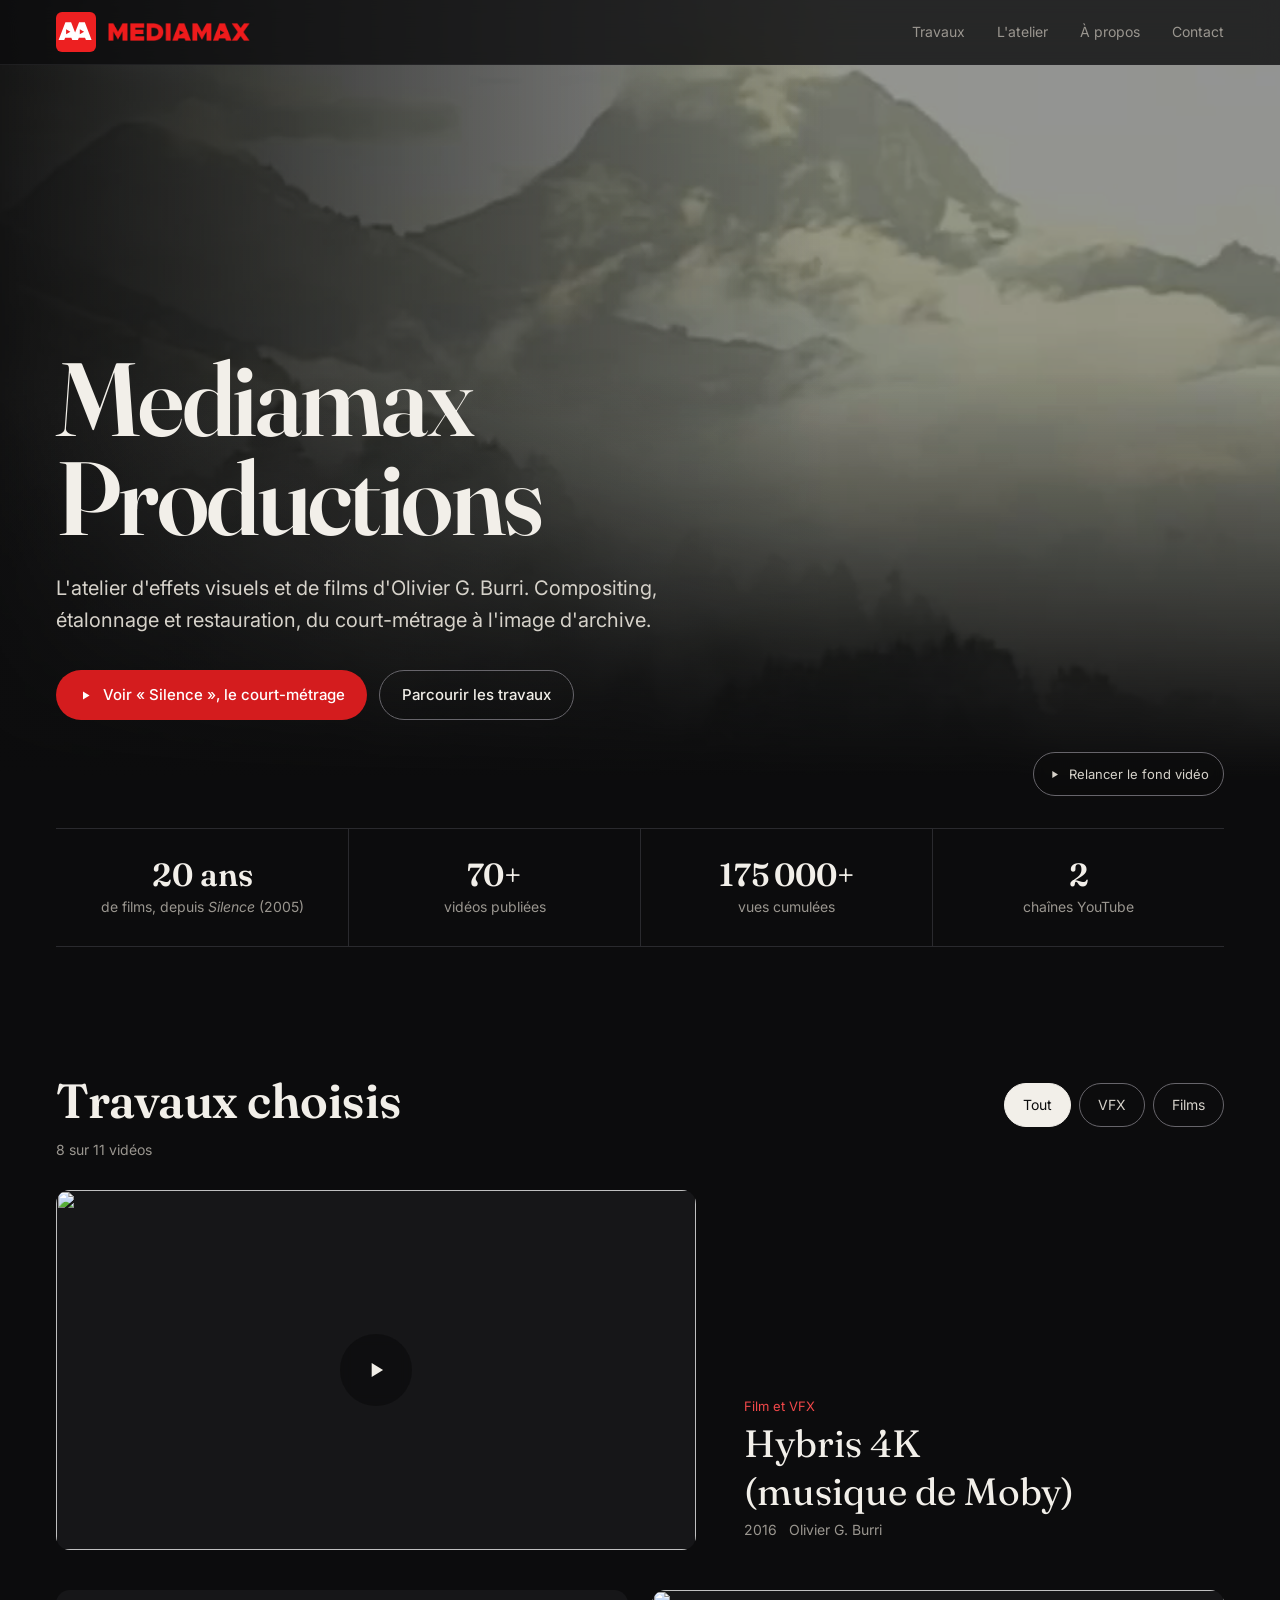
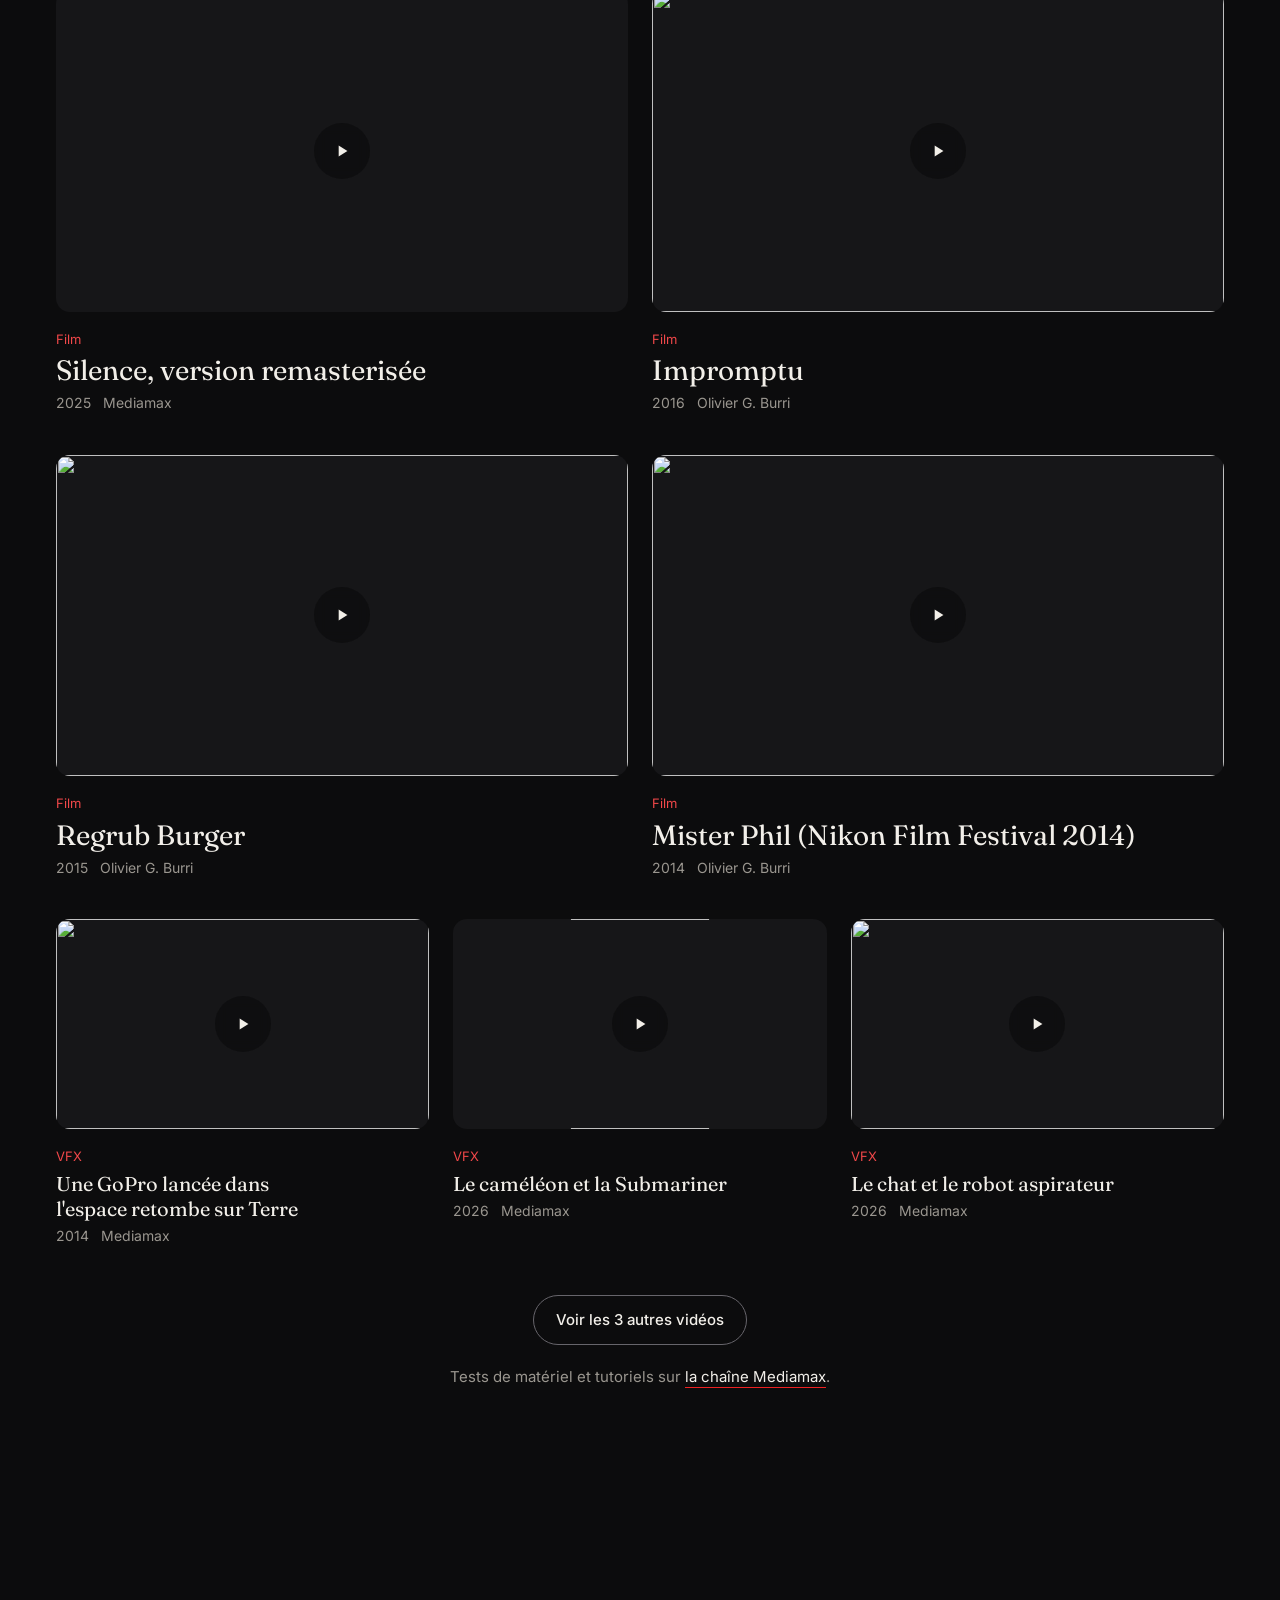
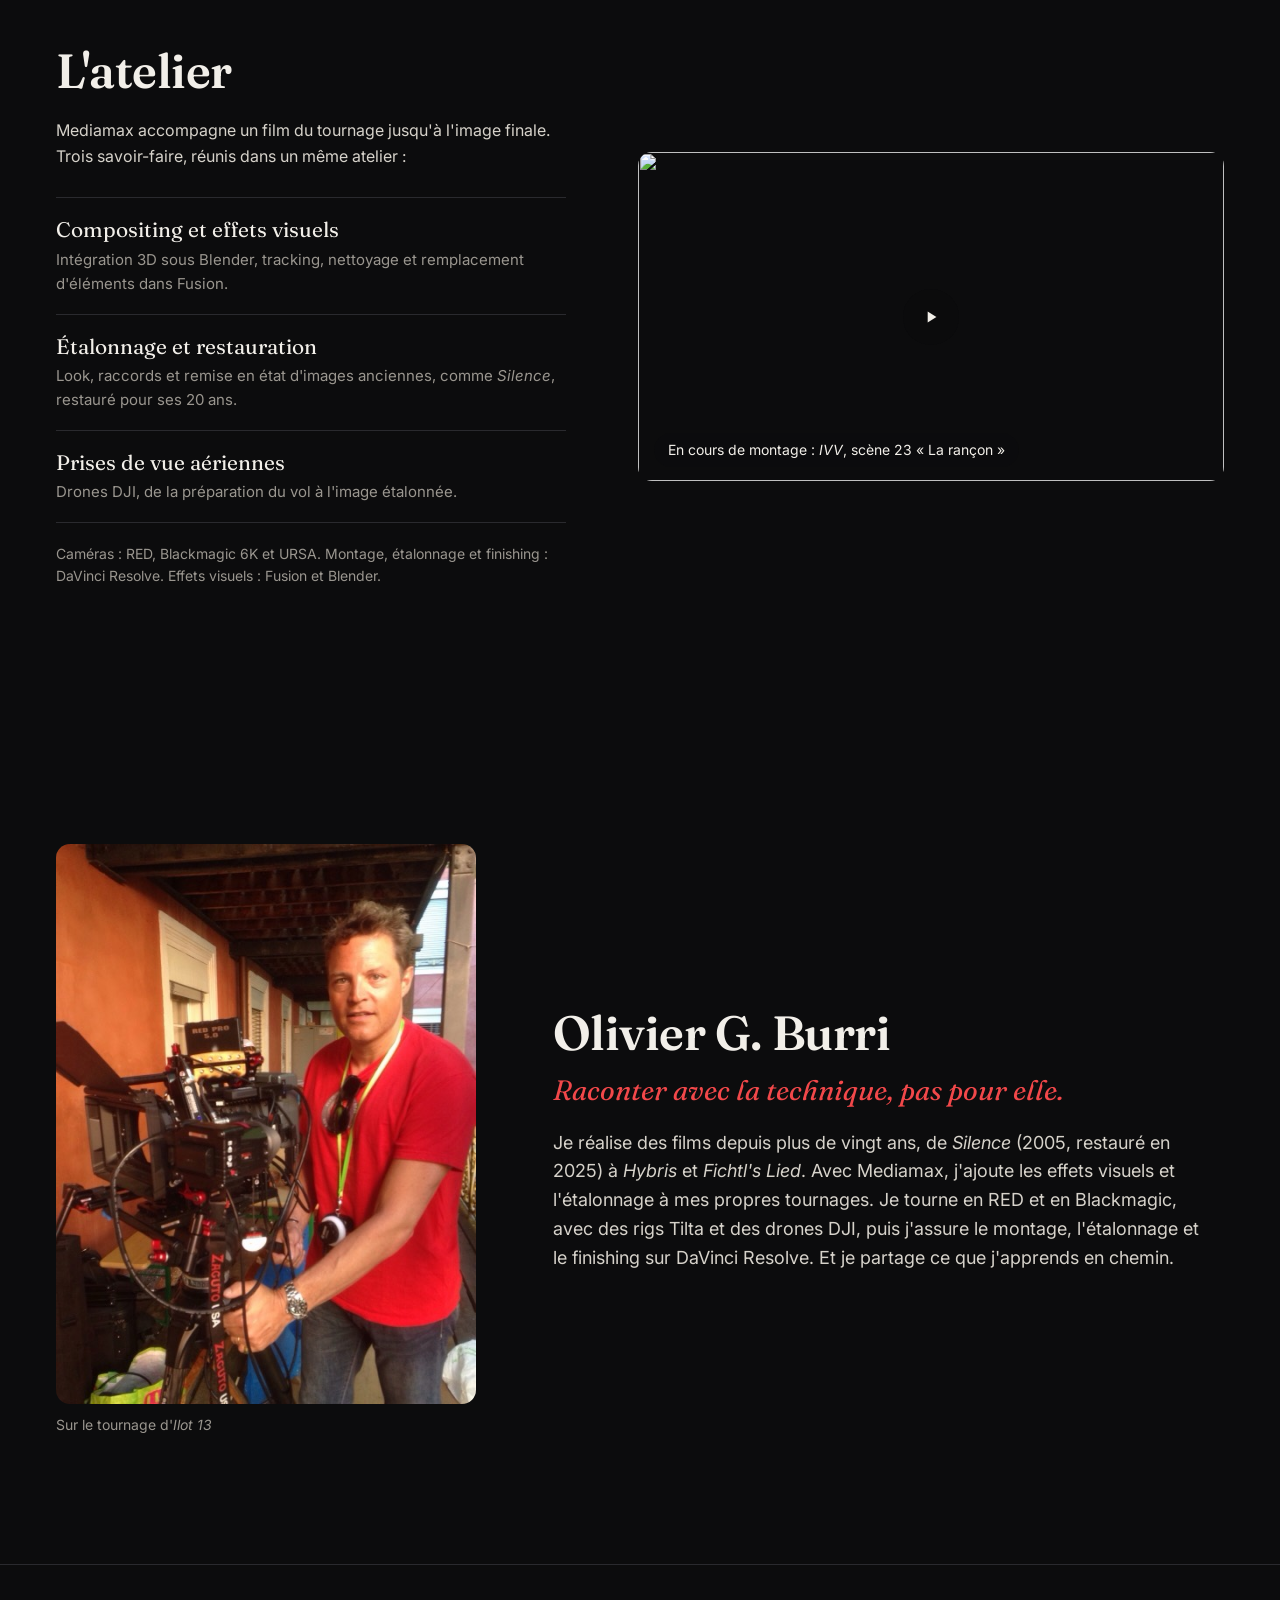
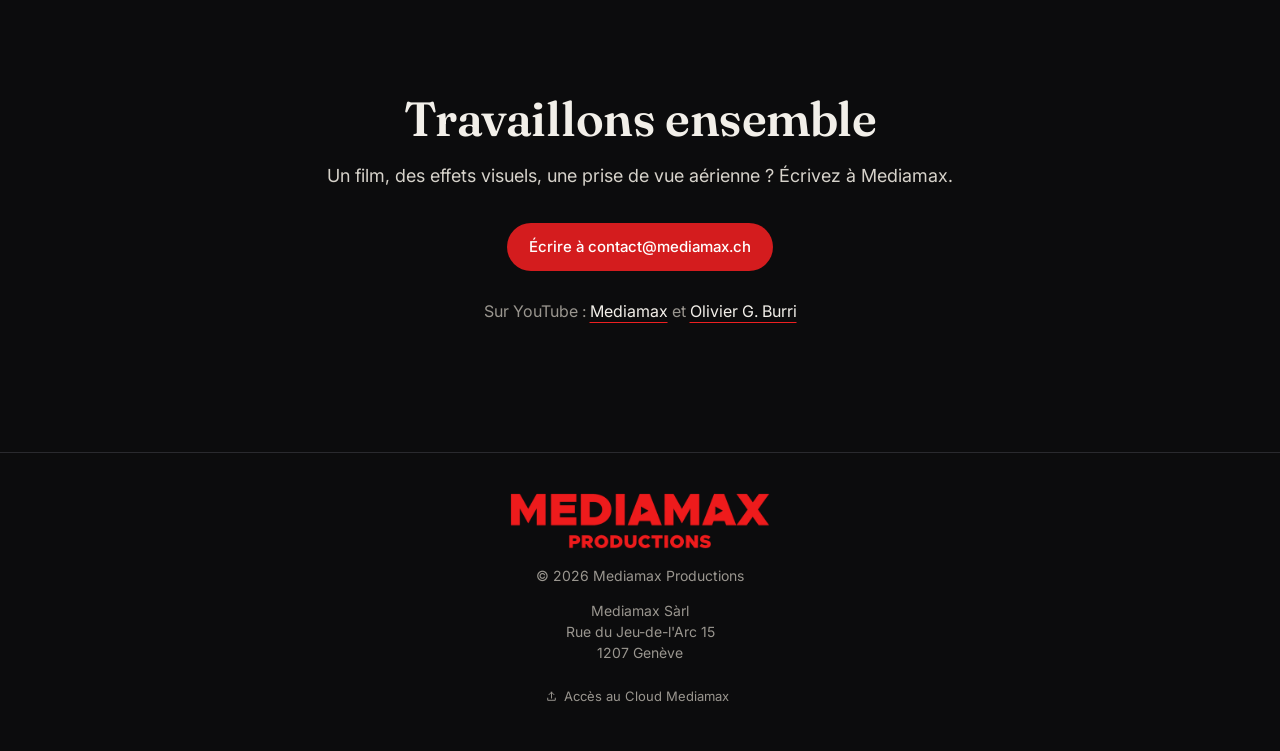
==== commit cbde2a15: "Passe Impeccable n° 7 : menu actif corrigé, tablette sans orpheline, adresse suisse - Le soulignemen" ====
--- a/index.html
+++ b/index.html
@@ -21,7 +21,7 @@
   <link rel="preconnect" href="https://i.ytimg.com">
   <link rel="preload" as="image" href="media/silence-hero-poster.jpg" fetchpriority="high">
   <link href="https://fonts.googleapis.com/css2?family=Fraunces:ital,opsz,wght@0,9..144,400;0,9..144,600;1,9..144,400&family=Inter:wght@400;500;600&display=swap" rel="stylesheet">
-  <link rel="stylesheet" href="style.css?v=15">
+  <link rel="stylesheet" href="style.css?v=16">
   <script type="application/ld+json">
   {
     "@context": "https://schema.org",
@@ -84,7 +84,7 @@
     <section class="stats" aria-label="Chiffres clés">
       <div><strong>20 ans</strong><span>de films, depuis <i>Silence</i> (2005)</span></div>
       <div><strong>70+</strong><span>vidéos publiées</span></div>
-      <div><strong>175 000+</strong><span>vues cumulées</span></div>
+      <div><strong>175&#8239;000+</strong><span>vues cumulées</span></div>
       <div><strong>2</strong><span>chaînes YouTube</span></div>
     </section>
 
@@ -162,7 +162,7 @@
   <footer>
     <img class="footer-logo" src="images/brand/mediamax-productions-640.png" alt="" width="640" height="138" loading="lazy">
     <p>© <span id="year">2026</span> Mediamax Productions</p>
-    <address>Mediamax Sàrl<br>15 Rue du Jeu-de-l'Arc<br>1207 Genève</address>
+    <address>Mediamax Sàrl<br>Rue du Jeu-de-l'Arc 15<br>1207 Genève</address>
     <a class="footer-upload" href="https://mediamax.cloud" target="_blank" rel="noopener">
       <svg class="icon" viewBox="0 0 24 24" aria-hidden="true"><path d="M12 15V4m0 0L7.5 8.5M12 4l4.5 4.5M5 15v4h14v-4"/></svg>
       Accès au Cloud Mediamax<span class="visually-hidden"> (nouvel onglet)</span>
@@ -180,6 +180,6 @@
     <div class="ratio" id="player-ratio"><iframe id="player-frame" title="Lecteur vidéo" allow="autoplay; encrypted-media; picture-in-picture; fullscreen"></iframe></div>
   </dialog>
 
-  <script src="main.js?v=13"></script>
+  <script src="main.js?v=14"></script>
 </body>
 </html>
--- a/style.css
+++ b/style.css
@@ -61,7 +61,7 @@
 .nav nav { display: flex; gap: clamp(12px, 3vw, 32px); font-size: 14px; color: var(--muted); }
 .nav nav a { display: inline-flex; align-items: center; min-height: 44px; transition: color .2s; }
 .nav nav a:hover { color: var(--text); }
-.nav nav a[aria-current="true"] { color: var(--text); text-decoration: underline; text-decoration-color: var(--accent); text-decoration-thickness: 2px; text-underline-offset: 8px; }
+.nav nav a[aria-current] { color: var(--text); text-decoration: underline; text-decoration-color: var(--accent); text-decoration-thickness: 2px; text-underline-offset: 8px; }
 
 /* Hero */
 .hero { position: relative; min-height: 92vh; display: grid; align-items: end; padding: 0 var(--inset) 12vh; overflow: hidden; }
@@ -120,8 +120,8 @@
 .grid { display: grid; grid-template-columns: repeat(6, 1fr); gap: 40px 24px; }
 .card { position: relative; grid-column: span 2; }
 .card.featured { grid-column: span 3; }
-/* Lead: image two thirds, title beside it. Hybris only exists as a 640 px thumbnail, so it is not stretched full width */
-.card.lead { grid-column: 1 / -1; display: grid; grid-template-columns: 2fr 1fr; gap: 0 40px; align-items: end; }
+/* Lead: image beside its title, capped at 640 px because Hybris only exists as a 640 px thumbnail */
+.card.lead { grid-column: 1 / -1; display: grid; grid-template-columns: minmax(0, 640px) 1fr; gap: 0 48px; align-items: end; }
 .card.lead .meta { padding: 0 0 8px; }
 .card[hidden] { display: none; }
 .thumb { position: relative; aspect-ratio: 16/9; border-radius: var(--radius); overflow: hidden; background: var(--surface); }
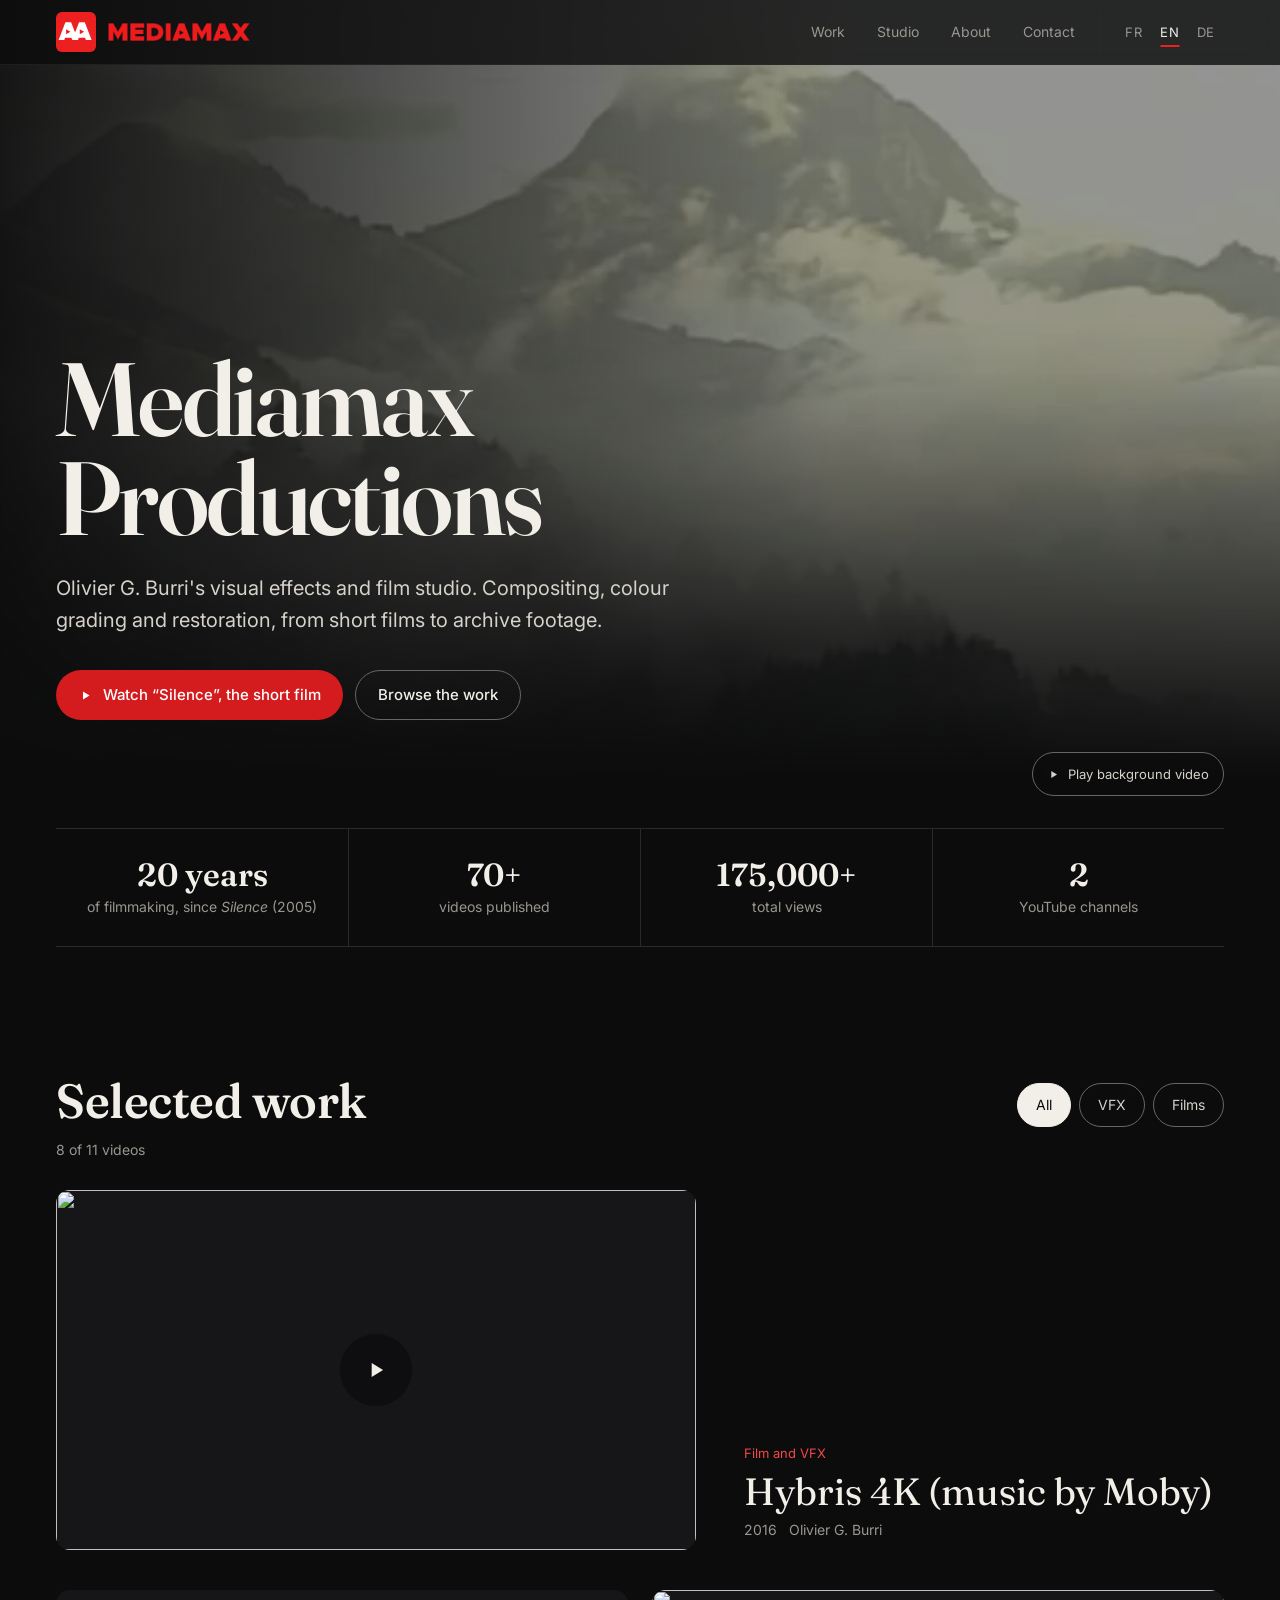
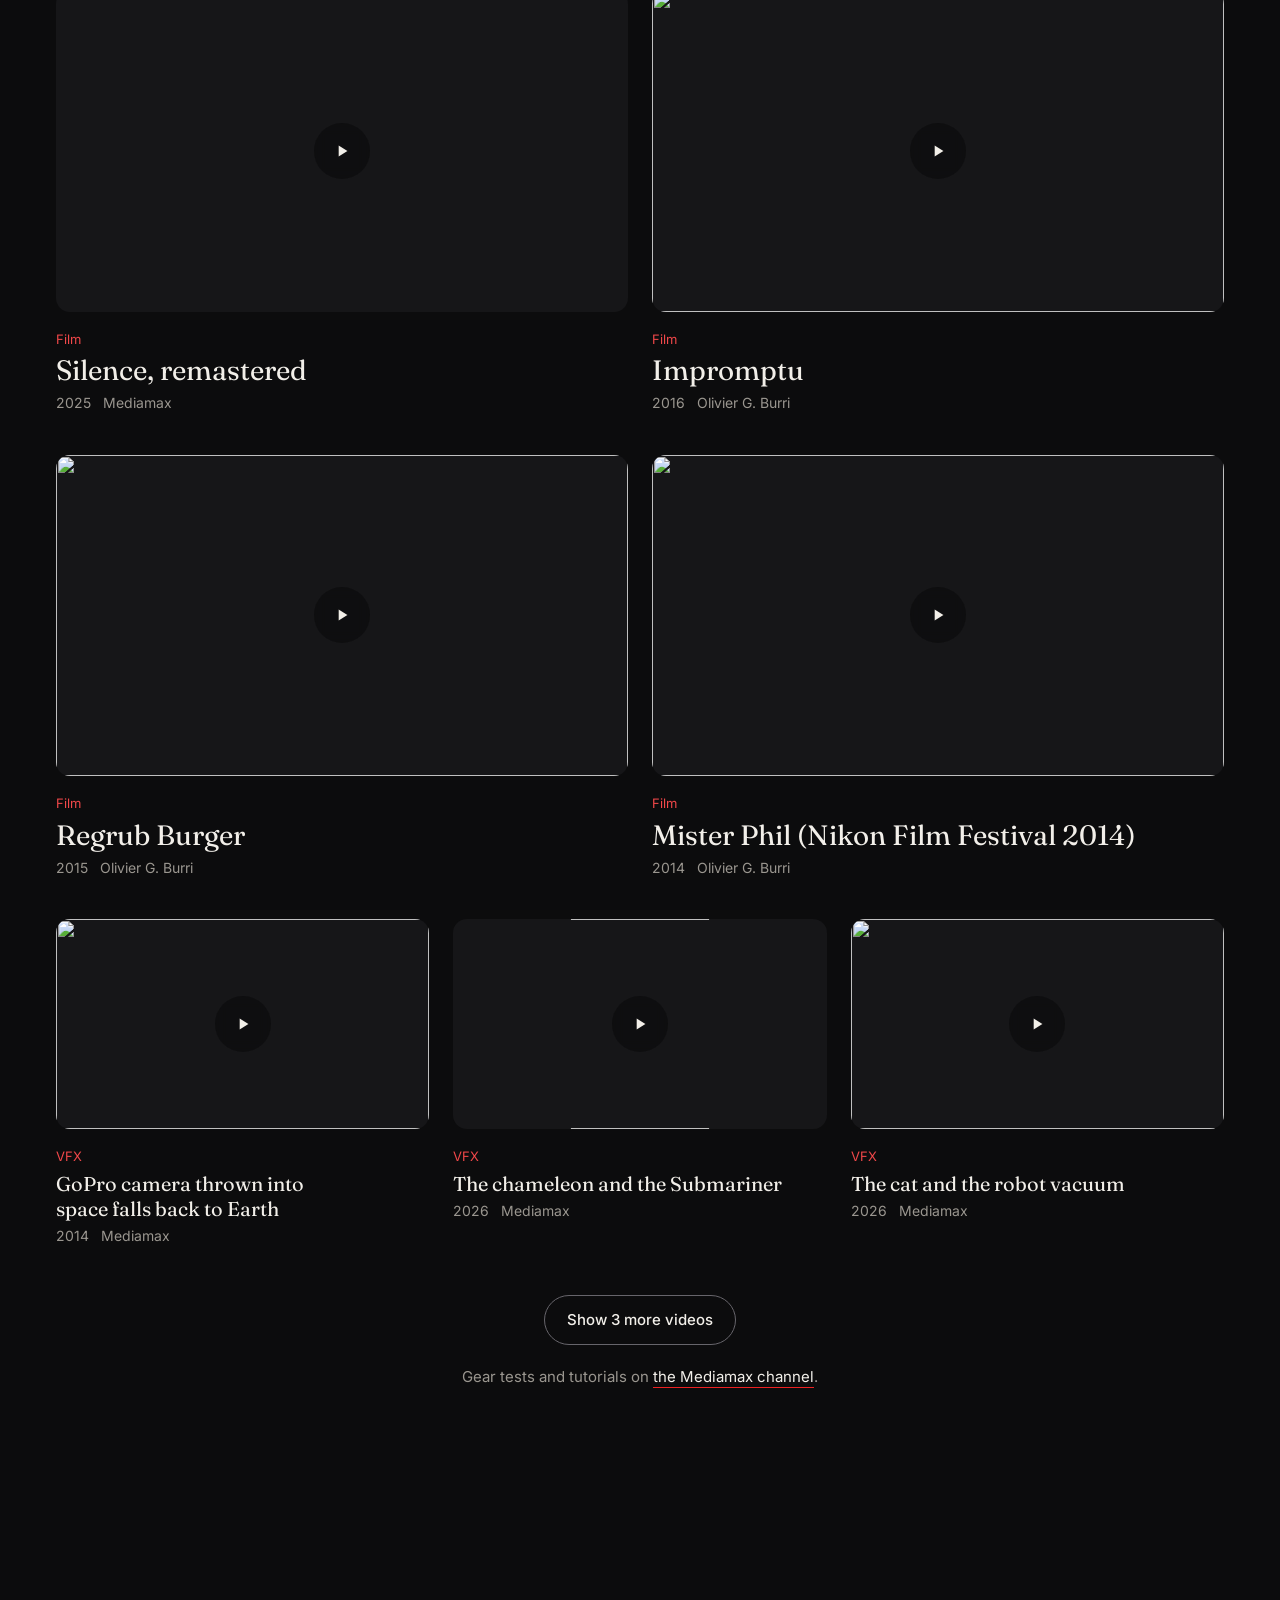
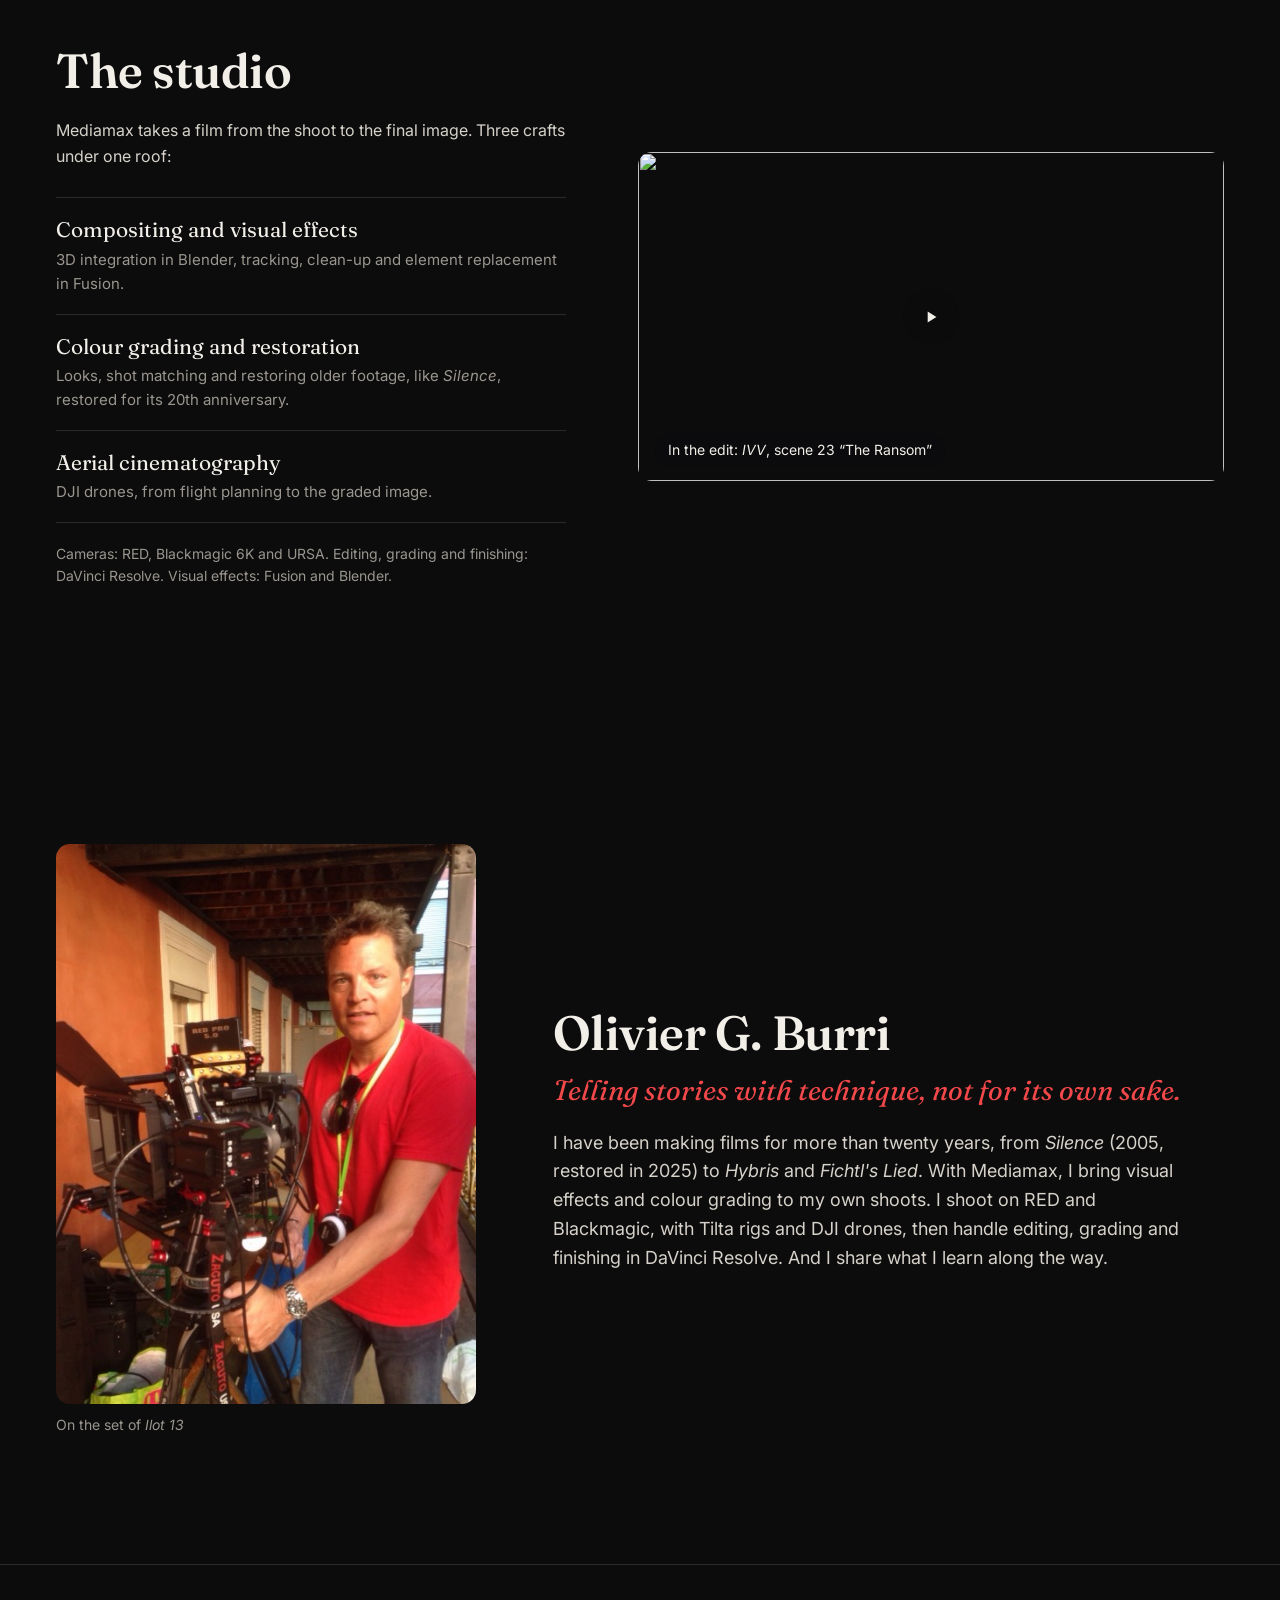
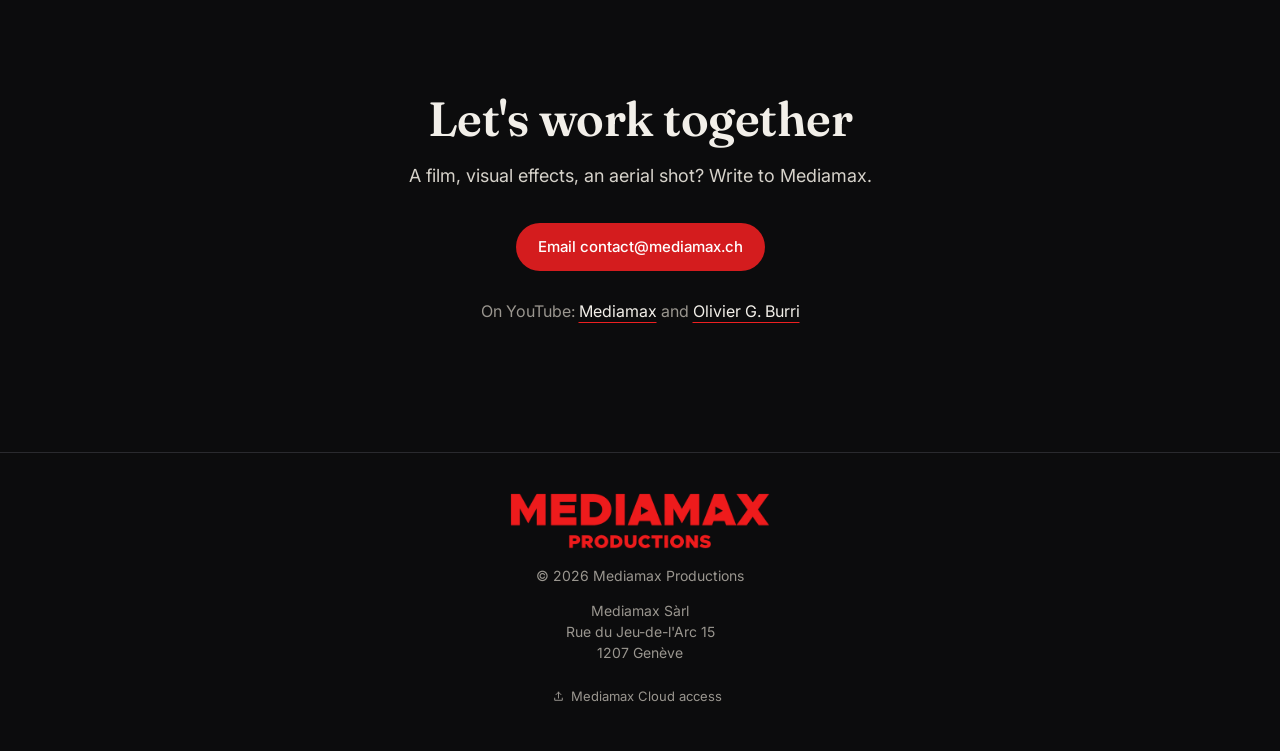
==== commit 6ea1f5b7: "Site trilingue FR / EN / DE avec redirection selon la langue du visiteur - Un gabarit (i18n/page.htm" ====
--- a/index.html
+++ b/index.html
@@ -1,185 +1,29 @@
 <!doctype html>
-<html lang="fr">
+<html lang="en">
 <head>
   <meta charset="utf-8">
   <meta name="viewport" content="width=device-width, initial-scale=1">
-  <title>Mediamax Productions, effets visuels et films d'Olivier G. Burri</title>
-  <meta name="description" content="Mediamax Productions, l'atelier d'effets visuels et de films d'Olivier G. Burri : compositing, étalonnage, restauration, courts-métrages et prises de vue aériennes.">
-  <link rel="icon" href="favicon.svg" type="image/svg+xml">
+  <title>Mediamax Productions</title>
+  <link rel="icon" href="/favicon.svg" type="image/svg+xml">
+  <link rel="alternate" hreflang="fr" href="https://mediamax.ch/fr/">
+  <link rel="alternate" hreflang="en" href="https://mediamax.ch/en/">
+  <link rel="alternate" hreflang="de" href="https://mediamax.ch/de/">
+  <link rel="alternate" hreflang="x-default" href="https://mediamax.ch/">
   <meta name="theme-color" content="#0c0c0d">
-  <meta property="og:type" content="website">
-  <meta property="og:url" content="https://mediamax.ch/">
-  <meta property="og:title" content="Mediamax Productions">
-  <meta property="og:description" content="L'atelier d'effets visuels et de films d'Olivier G. Burri.">
-  <meta property="og:image" content="https://mediamax.ch/media/og-image.jpg">
-  <meta property="og:image:width" content="1200">
-  <meta property="og:image:height" content="628">
-  <meta property="og:locale" content="fr_CH">
-  <meta name="twitter:card" content="summary_large_image">
-  <link rel="preconnect" href="https://fonts.googleapis.com">
-  <link rel="preconnect" href="https://fonts.gstatic.com" crossorigin>
-  <link rel="preconnect" href="https://i.ytimg.com">
-  <link rel="preload" as="image" href="media/silence-hero-poster.jpg" fetchpriority="high">
-  <link href="https://fonts.googleapis.com/css2?family=Fraunces:ital,opsz,wght@0,9..144,400;0,9..144,600;1,9..144,400&family=Inter:wght@400;500;600&display=swap" rel="stylesheet">
-  <link rel="stylesheet" href="style.css?v=16">
-  <script type="application/ld+json">
-  {
-    "@context": "https://schema.org",
-    "@type": "Organization",
-    "name": "Mediamax Sàrl",
-    "alternateName": "Mediamax Productions",
-    "url": "https://mediamax.ch/",
-    "logo": "https://mediamax.ch/images/brand/mediamax-productions-640.png",
-    "email": "contact@mediamax.ch",
-    "address": {
-      "@type": "PostalAddress",
-      "streetAddress": "Rue du Jeu-de-l'Arc 15",
-      "postalCode": "1207",
-      "addressLocality": "Genève",
-      "addressCountry": "CH"
-    },
-    "founder": { "@type": "Person", "name": "Olivier G. Burri" },
-    "sameAs": ["https://www.youtube.com/@ogburri", "https://www.youtube.com/@oliviergburri"]
-  }
+  <style>body{background:#0c0c0d;color:#f2efe9;font:16px system-ui,sans-serif;display:grid;place-items:center;min-height:100vh;margin:0}a{color:inherit;margin:0 .5em}</style>
+  <script>
+    // Same rule as the worker: saved choice, then browser languages, else English
+    (function () {
+      var langs = ["fr", "en", "de"];
+      var saved = (document.cookie.match(/(?:^|; )lang=(fr|en|de)/) || [])[1];
+      var pick = saved || (navigator.languages || [navigator.language || ""])
+        .map(function (l) { return l.slice(0, 2).toLowerCase(); })
+        .filter(function (l) { return langs.indexOf(l) >= 0; })[0] || "en";
+      location.replace("/" + pick + "/" + location.hash);
+    })();
   </script>
 </head>
 <body>
-  <a class="skip-link" href="#travaux">Aller aux travaux</a>
-
-  <header class="nav">
-    <a href="#top" class="logo" aria-label="Mediamax Productions, retour en haut"><img class="logo-mark" src="favicon.svg" alt="" width="40" height="40"><img class="logo-word" src="images/brand/mediamax-wordmark-720.png" alt="" width="720" height="91"></a>
-    <nav aria-label="Navigation principale">
-      <a href="#travaux">Travaux</a>
-      <a href="#mediamax">L'atelier</a>
-      <a href="#apropos">À propos</a>
-      <a href="#contact">Contact</a>
-    </nav>
-  </header>
-
-  <main id="top">
-    <section class="hero">
-      <div class="hero-bg" aria-hidden="true">
-        <!-- Silence (2005), extrait de la bande-annonce ; src choisi par main.js selon l'écran et les préférences -->
-        <video id="hero-video" muted loop playsinline preload="none" poster="media/silence-hero-poster.jpg"
-               data-src="media/silence-hero.mp4" data-src-small="media/silence-hero-640.mp4"></video>
-      </div>
-      <div class="hero-content">
-        <h1>Mediamax Productions</h1>
-        <p class="lede">L'atelier d'effets visuels et de films d'Olivier G. Burri. Compositing, étalonnage et restauration, du court-métrage à l'image d'archive.</p>
-        <div class="hero-actions">
-          <button class="btn primary" type="button" data-play="LJefRF0cIwg" data-title="Silence, version remasterisée" aria-haspopup="dialog">
-            <svg class="icon" viewBox="0 0 24 24" aria-hidden="true"><path d="M8 5.5v13l10.5-6.5z"/></svg>
-            Voir «&nbsp;Silence&nbsp;», le court-métrage
-          </button>
-          <a class="btn ghost" href="#travaux">Parcourir les travaux</a>
-        </div>
-      </div>
-      <button id="hero-toggle" class="hero-toggle" type="button" hidden>
-        <svg class="icon icon-pause" viewBox="0 0 24 24" aria-hidden="true"><path d="M7 5h3.5v14H7zM13.5 5H17v14h-3.5z"/></svg>
-        <svg class="icon icon-play" viewBox="0 0 24 24" aria-hidden="true"><path d="M8 5.5v13l10.5-6.5z"/></svg>
-        <span class="toggle-label">Mettre en pause le fond vidéo</span>
-      </button>
-    </section>
-
-    <section class="stats" aria-label="Chiffres clés">
-      <div><strong>20 ans</strong><span>de films, depuis <i>Silence</i> (2005)</span></div>
-      <div><strong>70+</strong><span>vidéos publiées</span></div>
-      <div><strong>175&#8239;000+</strong><span>vues cumulées</span></div>
-      <div><strong>2</strong><span>chaînes YouTube</span></div>
-    </section>
-
-    <section id="travaux" class="section">
-      <div class="section-head">
-        <h2>Travaux choisis</h2>
-        <div class="filters" role="group" aria-label="Filtrer par catégorie">
-          <button class="chip" type="button" aria-pressed="true" data-filter="all">Tout</button>
-          <button class="chip" type="button" aria-pressed="false" data-filter="vfx">VFX</button>
-          <button class="chip" type="button" aria-pressed="false" data-filter="film">Films</button>
-        </div>
-      </div>
-      <p id="grid-status" class="grid-status" aria-live="polite"></p>
-      <div id="grid" class="grid">
-        <noscript><p class="noscript">Les vidéos se lisent sur YouTube&nbsp;: <a class="text-link" href="https://www.youtube.com/@ogburri">chaîne Mediamax</a> et <a class="text-link" href="https://www.youtube.com/@oliviergburri">chaîne Olivier G. Burri</a>.</p></noscript>
-      </div>
-      <div class="grid-foot">
-        <button id="more" class="btn ghost" type="button" hidden></button>
-        <p class="aside">Tests de matériel et tutoriels sur <a class="text-link" href="https://www.youtube.com/@ogburri" target="_blank" rel="noopener">la chaîne Mediamax</a>.</p>
-      </div>
-    </section>
-
-    <section id="mediamax" class="section atelier">
-      <div class="atelier-intro">
-        <h2>L'atelier</h2>
-        <p>Mediamax accompagne un film du tournage jusqu'à l'image finale. Trois savoir-faire, réunis dans un même atelier&nbsp;:</p>
-        <ul class="offers">
-          <li><h3>Compositing et effets visuels</h3><p>Intégration 3D sous Blender, tracking, nettoyage et remplacement d'éléments dans Fusion.</p></li>
-          <li><h3>Étalonnage et restauration</h3><p>Look, raccords et remise en état d'images anciennes, comme <i>Silence</i>, restauré pour ses 20 ans.</p></li>
-          <li><h3>Prises de vue aériennes</h3><p>Drones DJI, de la préparation du vol à l'image étalonnée.</p></li>
-        </ul>
-        <p class="tools">Caméras&nbsp;: RED, Blackmagic 6K et URSA. Montage, étalonnage et finishing&nbsp;: DaVinci Resolve. Effets visuels&nbsp;: Fusion et Blender.</p>
-      </div>
-      <article class="feature">
-        <img src="https://i.ytimg.com/vi/2dHRf-ZJvxg/sddefault.jpg"
-             srcset="https://i.ytimg.com/vi/2dHRf-ZJvxg/mqdefault.jpg 320w, https://i.ytimg.com/vi/2dHRf-ZJvxg/sddefault.jpg 760w, https://i.ytimg.com/vi/2dHRf-ZJvxg/maxresdefault.jpg 1280w"
-             sizes="(max-width: 760px) 100vw, 700px" alt="" loading="lazy" width="1280" height="720">
-        <button class="play-cover" type="button" data-play="2dHRf-ZJvxg" data-title="IVV, scène 23 «&nbsp;La rançon&nbsp;» (en cours de montage)" aria-haspopup="dialog">
-          <span class="play-disc" aria-hidden="true"><svg class="icon" viewBox="0 0 24 24"><path d="M8 5.5v13l10.5-6.5z"/></svg></span>
-          <span class="feature-cap"><span class="visually-hidden">Lire la vidéo&nbsp;: </span>En cours de montage&nbsp;: <i>IVV</i>, scène 23<span class="cap-extra"> «&nbsp;La rançon&nbsp;»</span></span>
-        </button>
-      </article>
-    </section>
-
-    <section id="apropos" class="section about">
-      <figure class="portrait">
-        <img src="images/olivier-tournage-960.jpg"
-             srcset="images/olivier-tournage-480.jpg 480w, images/olivier-tournage-960.jpg 960w"
-             sizes="(max-width: 760px) 100vw, 420px"
-             width="960" height="1280"
-             alt="Olivier G. Burri derrière une caméra RED sur le tournage d'Ilot 13" loading="lazy">
-        <figcaption>Sur le tournage d'<i>Ilot 13</i></figcaption>
-      </figure>
-      <div>
-        <h2>Olivier G. Burri</h2>
-        <p class="quote">Raconter avec la technique, pas pour elle.</p>
-        <p>Je réalise des films depuis plus de vingt ans, de <i>Silence</i> (2005, restauré en 2025) à <i>Hybris</i> et <i>Fichtl's Lied</i>. Avec Mediamax, j'ajoute les effets visuels et l'étalonnage à mes propres tournages. Je tourne en RED et en Blackmagic, avec des rigs Tilta et des drones DJI, puis j'assure le montage, l'étalonnage et le finishing sur DaVinci Resolve. Et je partage ce que j'apprends en chemin.</p>
-      </div>
-    </section>
-
-    <section id="contact" class="section contact">
-      <h2>Travaillons ensemble</h2>
-      <p>Un film, des effets visuels, une prise de vue aérienne&nbsp;? Écrivez à Mediamax.</p>
-      <div class="contact-actions">
-        <a class="btn primary" href="mailto:contact@mediamax.ch">Écrire à contact@mediamax.ch</a>
-      </div>
-      <p class="contact-links">Sur YouTube&nbsp;:
-        <a class="text-link" href="https://www.youtube.com/@ogburri" target="_blank" rel="noopener">Mediamax</a>
-        et
-        <a class="text-link" href="https://www.youtube.com/@oliviergburri" target="_blank" rel="noopener">Olivier G. Burri</a>
-      </p>
-    </section>
-  </main>
-
-  <footer>
-    <img class="footer-logo" src="images/brand/mediamax-productions-640.png" alt="" width="640" height="138" loading="lazy">
-    <p>© <span id="year">2026</span> Mediamax Productions</p>
-    <address>Mediamax Sàrl<br>Rue du Jeu-de-l'Arc 15<br>1207 Genève</address>
-    <a class="footer-upload" href="https://mediamax.cloud" target="_blank" rel="noopener">
-      <svg class="icon" viewBox="0 0 24 24" aria-hidden="true"><path d="M12 15V4m0 0L7.5 8.5M12 4l4.5 4.5M5 15v4h14v-4"/></svg>
-      Accès au Cloud Mediamax<span class="visually-hidden"> (nouvel onglet)</span>
-    </a>
-  </footer>
-
-  <dialog id="player" aria-labelledby="player-title">
-    <div class="player-head">
-      <p id="player-title"></p>
-      <a id="player-yt" class="text-link player-yt" href="https://www.youtube.com/" target="_blank" rel="noopener">Ouvrir sur YouTube</a>
-      <button class="close" type="button" aria-label="Fermer la vidéo" autofocus>
-        <svg class="icon" viewBox="0 0 24 24" aria-hidden="true"><path d="M6 6l12 12M18 6L6 18"/></svg>
-      </button>
-    </div>
-    <div class="ratio" id="player-ratio"><iframe id="player-frame" title="Lecteur vidéo" allow="autoplay; encrypted-media; picture-in-picture; fullscreen"></iframe></div>
-  </dialog>
-
-  <script src="main.js?v=14"></script>
+  <p><a href="/fr/" lang="fr">Français</a> <a href="/en/" lang="en">English</a> <a href="/de/" lang="de">Deutsch</a></p>
 </body>
 </html>
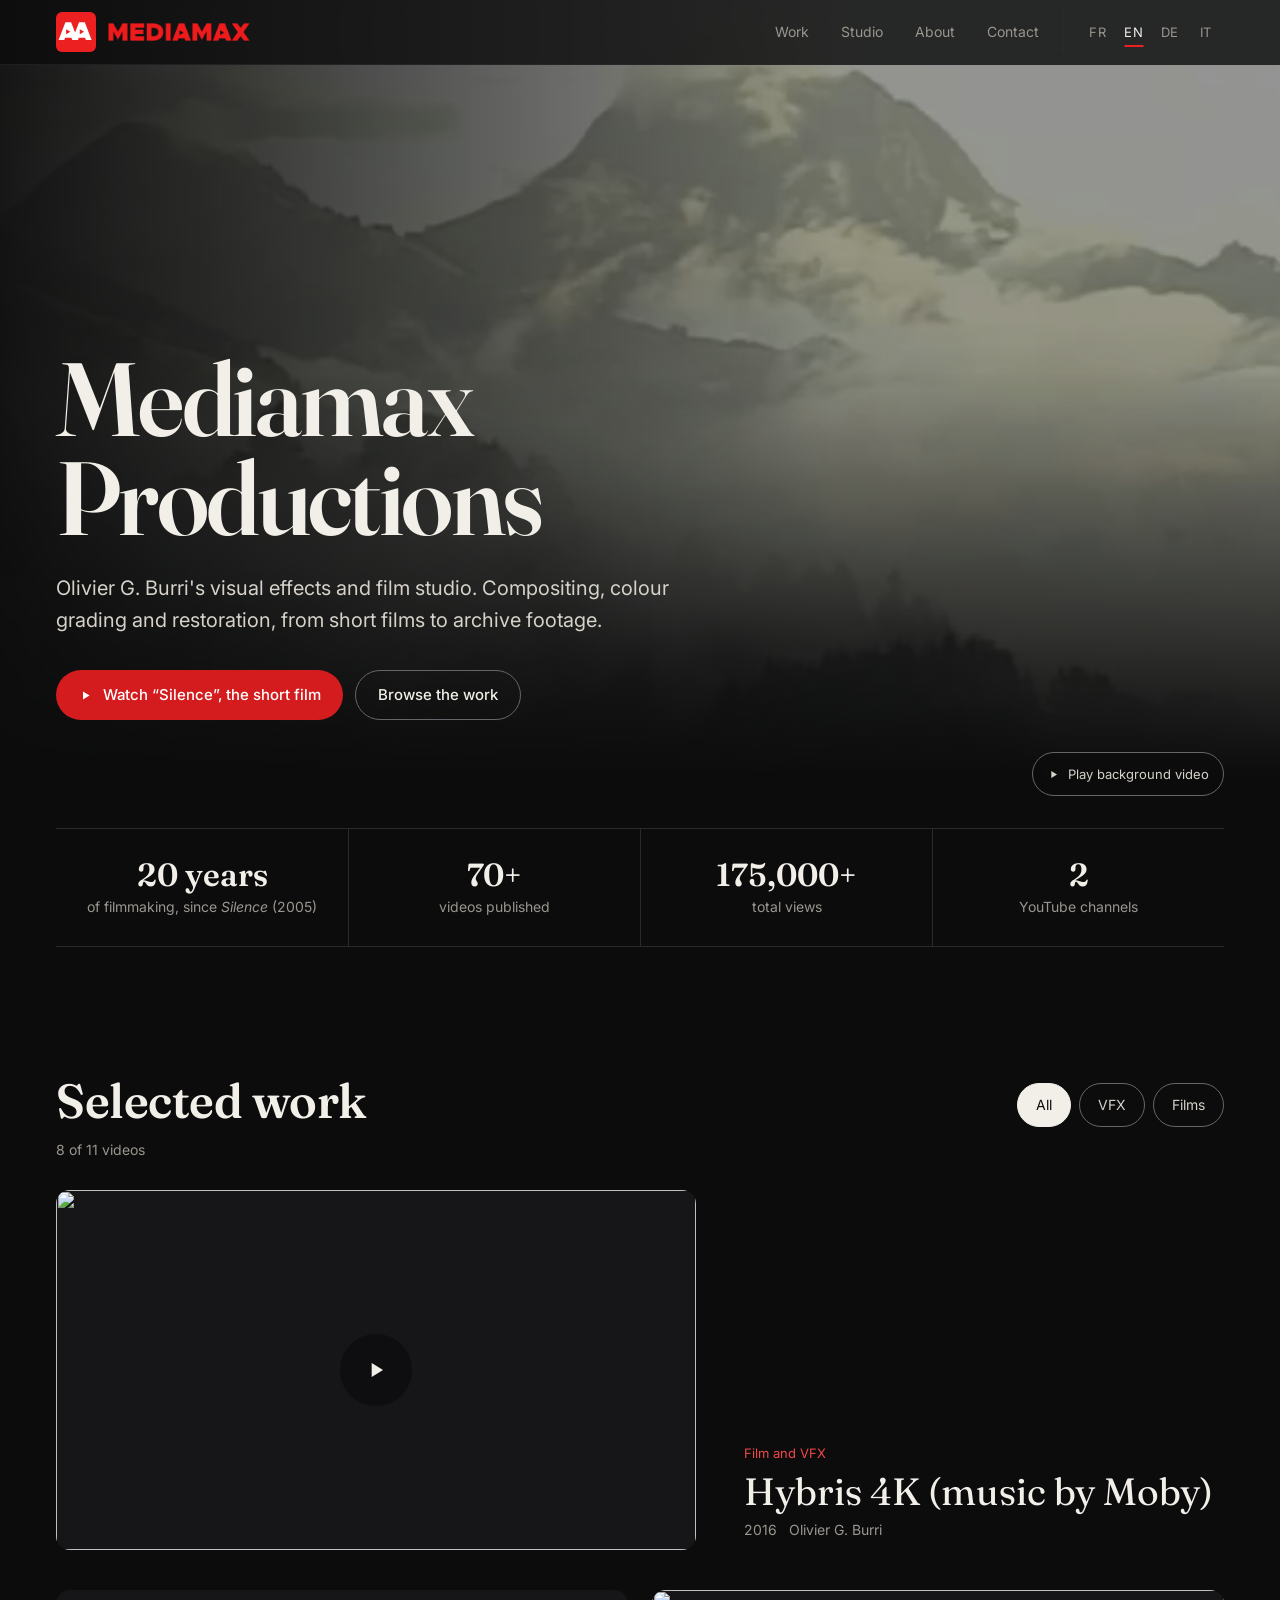
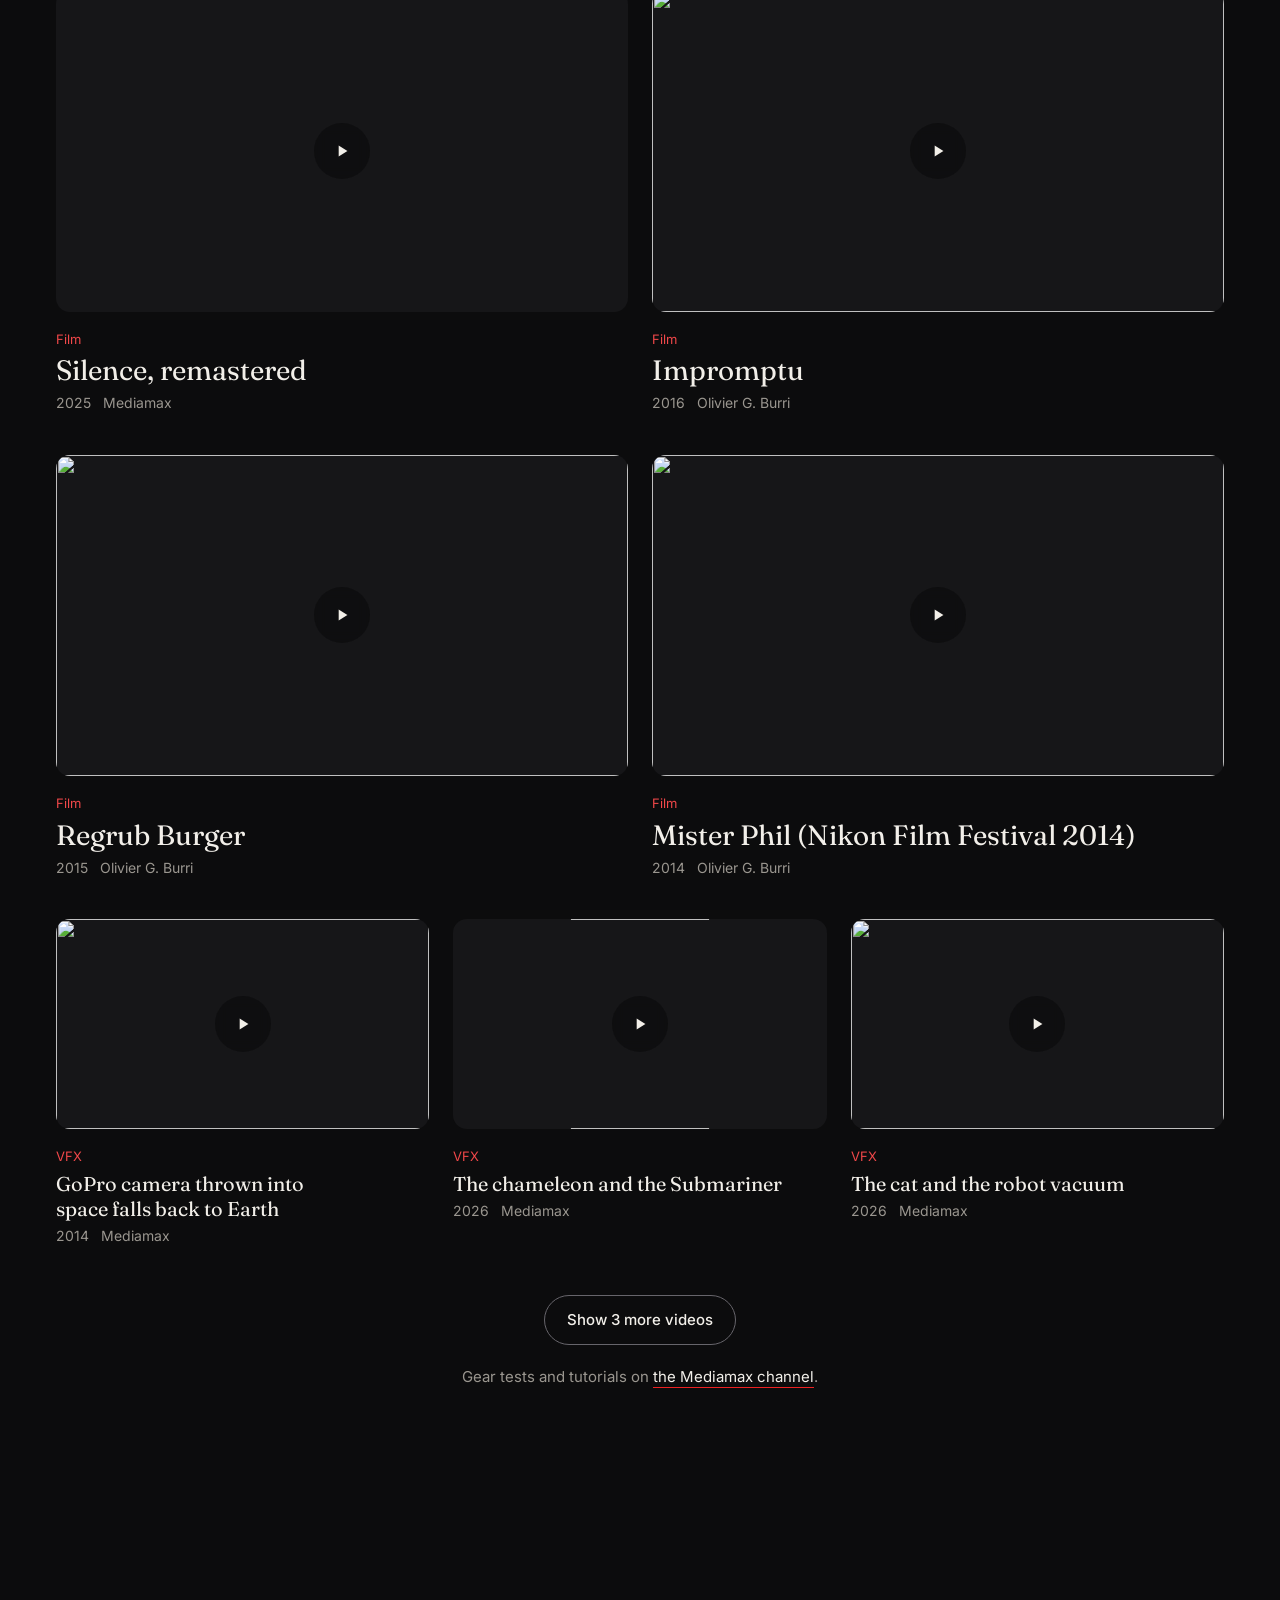
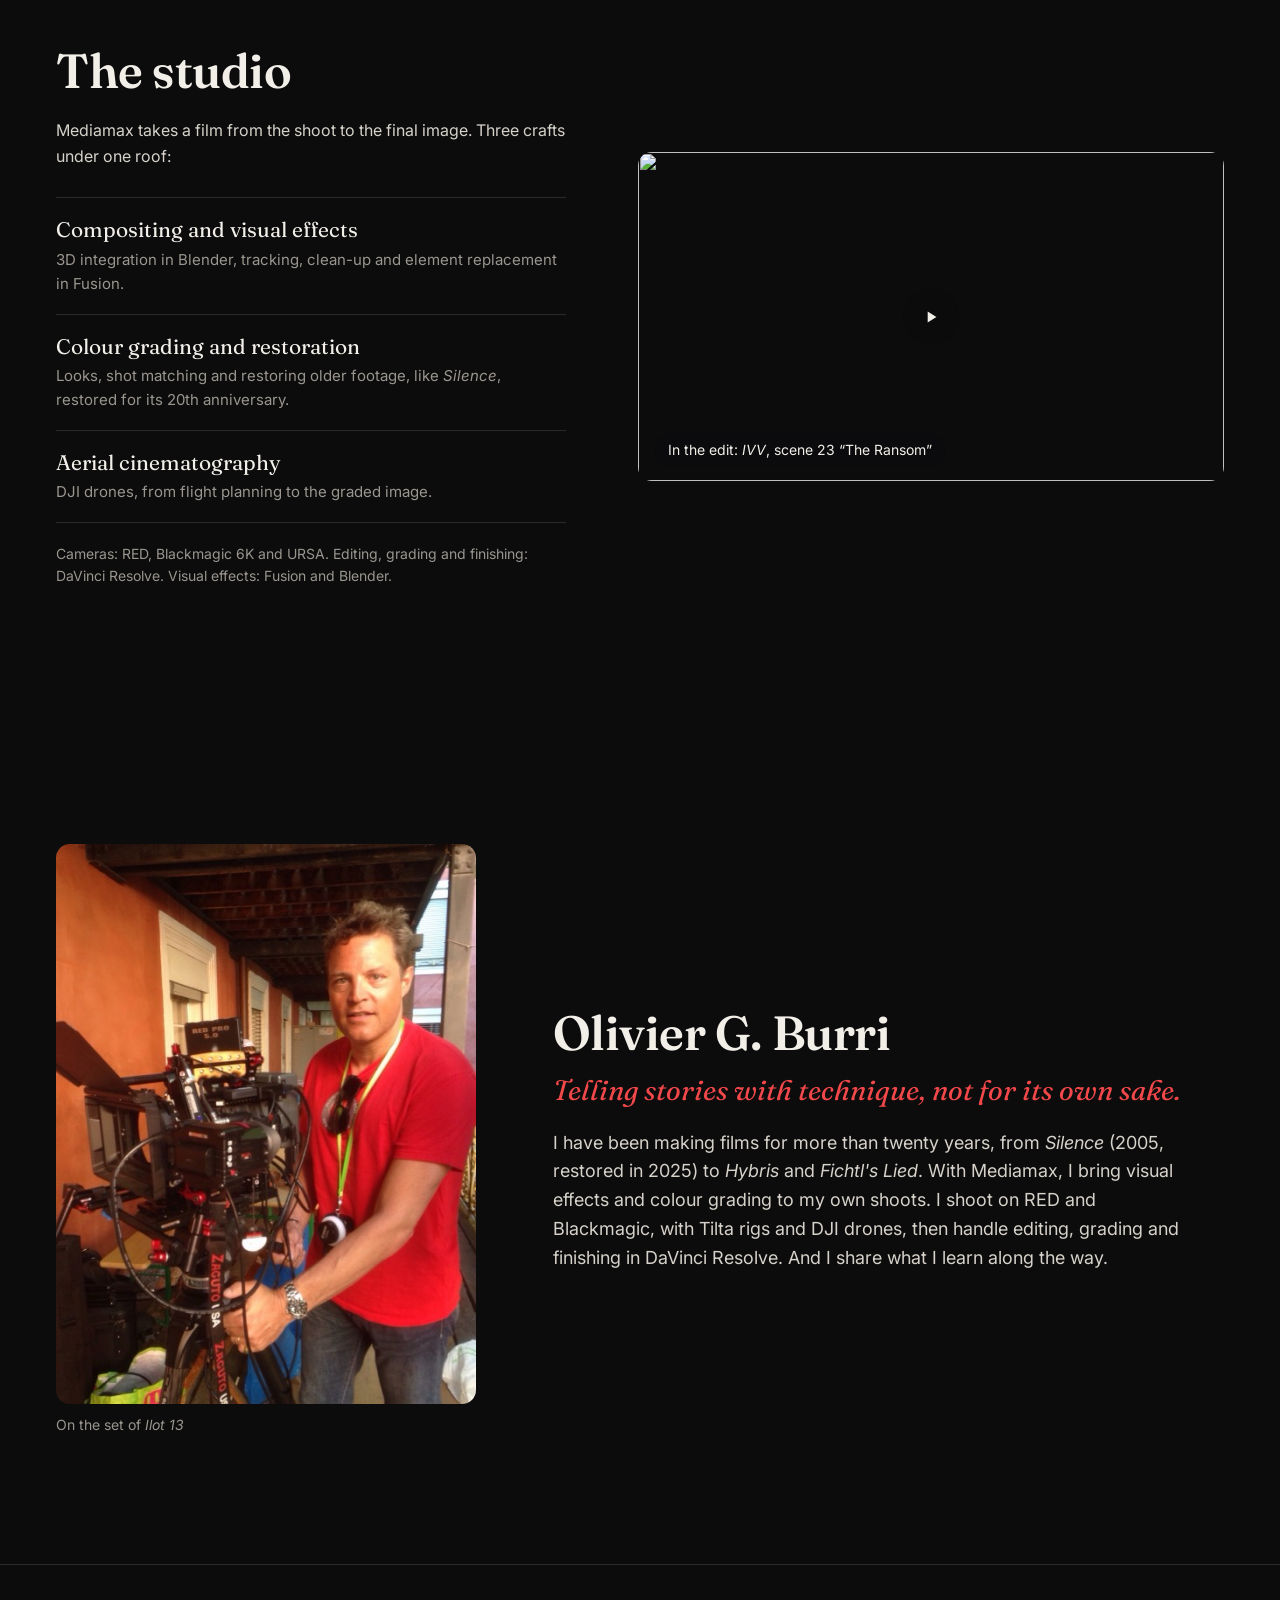
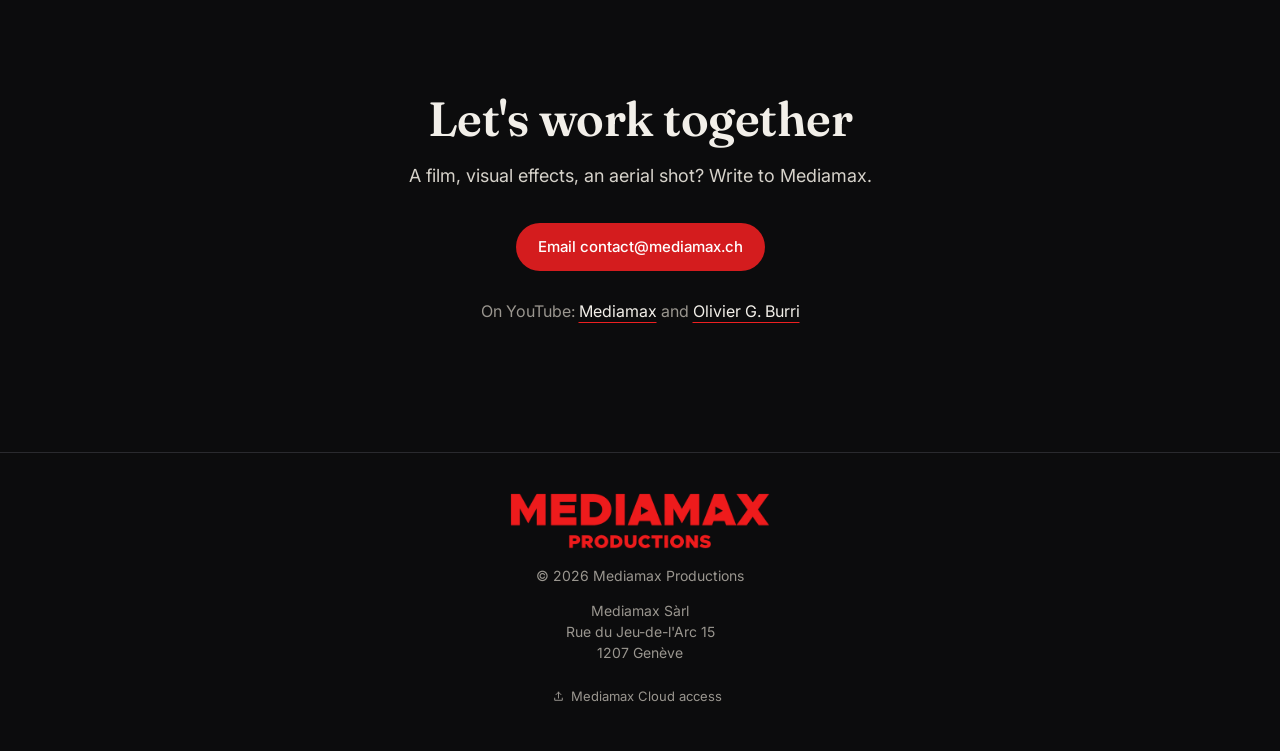
==== commit 4979a8d7: "Ajoute l'italien (it-CH) : /it/, sélecteur FR/EN/DE/IT, redirection des navigateurs italiens Co-Auth" ====
--- a/index.html
+++ b/index.html
@@ -8,14 +8,15 @@
   <link rel="alternate" hreflang="fr" href="https://mediamax.ch/fr/">
   <link rel="alternate" hreflang="en" href="https://mediamax.ch/en/">
   <link rel="alternate" hreflang="de" href="https://mediamax.ch/de/">
+  <link rel="alternate" hreflang="it" href="https://mediamax.ch/it/">
   <link rel="alternate" hreflang="x-default" href="https://mediamax.ch/">
   <meta name="theme-color" content="#0c0c0d">
   <style>body{background:#0c0c0d;color:#f2efe9;font:16px system-ui,sans-serif;display:grid;place-items:center;min-height:100vh;margin:0}a{color:inherit;margin:0 .5em}</style>
   <script>
     // Same rule as the worker: saved choice, then browser languages, else English
     (function () {
-      var langs = ["fr", "en", "de"];
-      var saved = (document.cookie.match(/(?:^|; )lang=(fr|en|de)/) || [])[1];
+      var langs = ["fr", "en", "de", "it"];
+      var saved = (document.cookie.match(/(?:^|; )lang=(fr|en|de|it)/) || [])[1];
       var pick = saved || (navigator.languages || [navigator.language || ""])
         .map(function (l) { return l.slice(0, 2).toLowerCase(); })
         .filter(function (l) { return langs.indexOf(l) >= 0; })[0] || "en";
@@ -24,6 +25,6 @@
   </script>
 </head>
 <body>
-  <p><a href="/fr/" lang="fr">Français</a> <a href="/en/" lang="en">English</a> <a href="/de/" lang="de">Deutsch</a></p>
+  <p><a href="/fr/" lang="fr">Français</a> <a href="/en/" lang="en">English</a> <a href="/de/" lang="de">Deutsch</a> <a href="/it/" lang="it">Italiano</a></p>
 </body>
 </html>
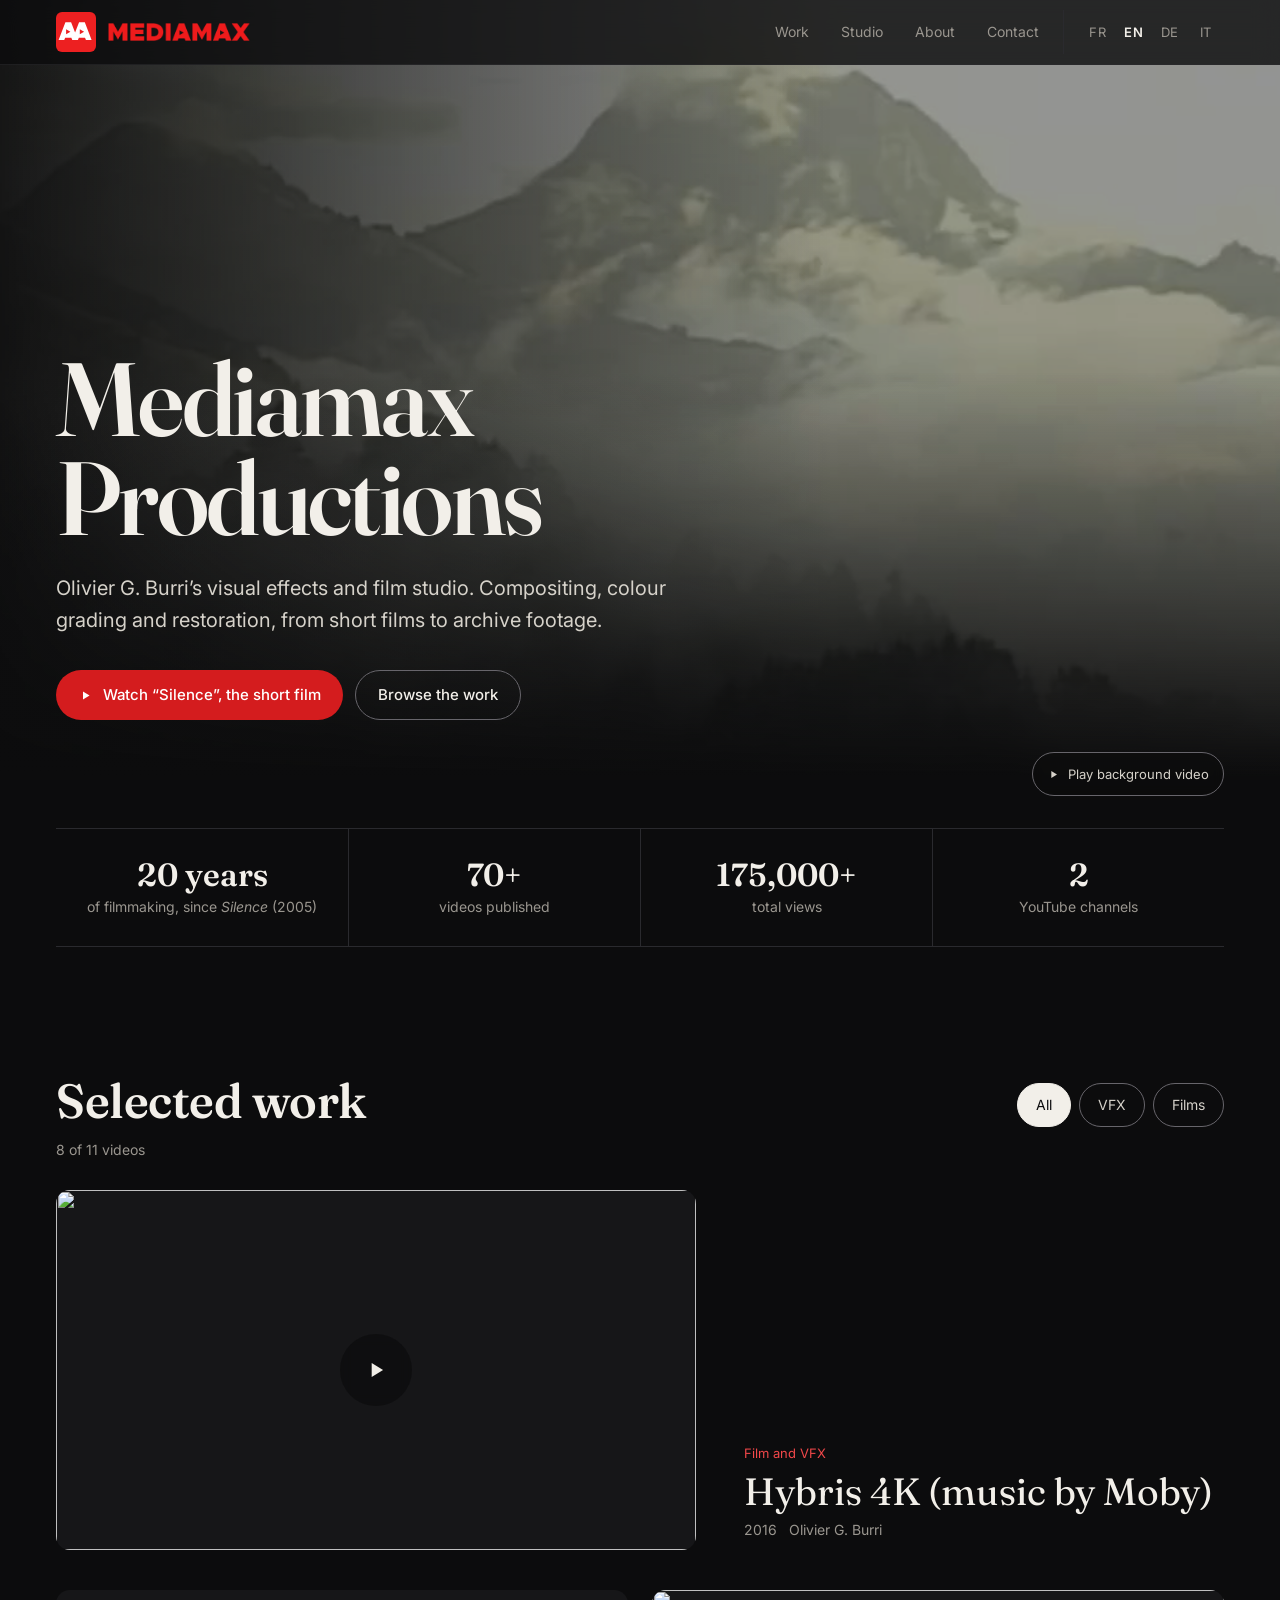
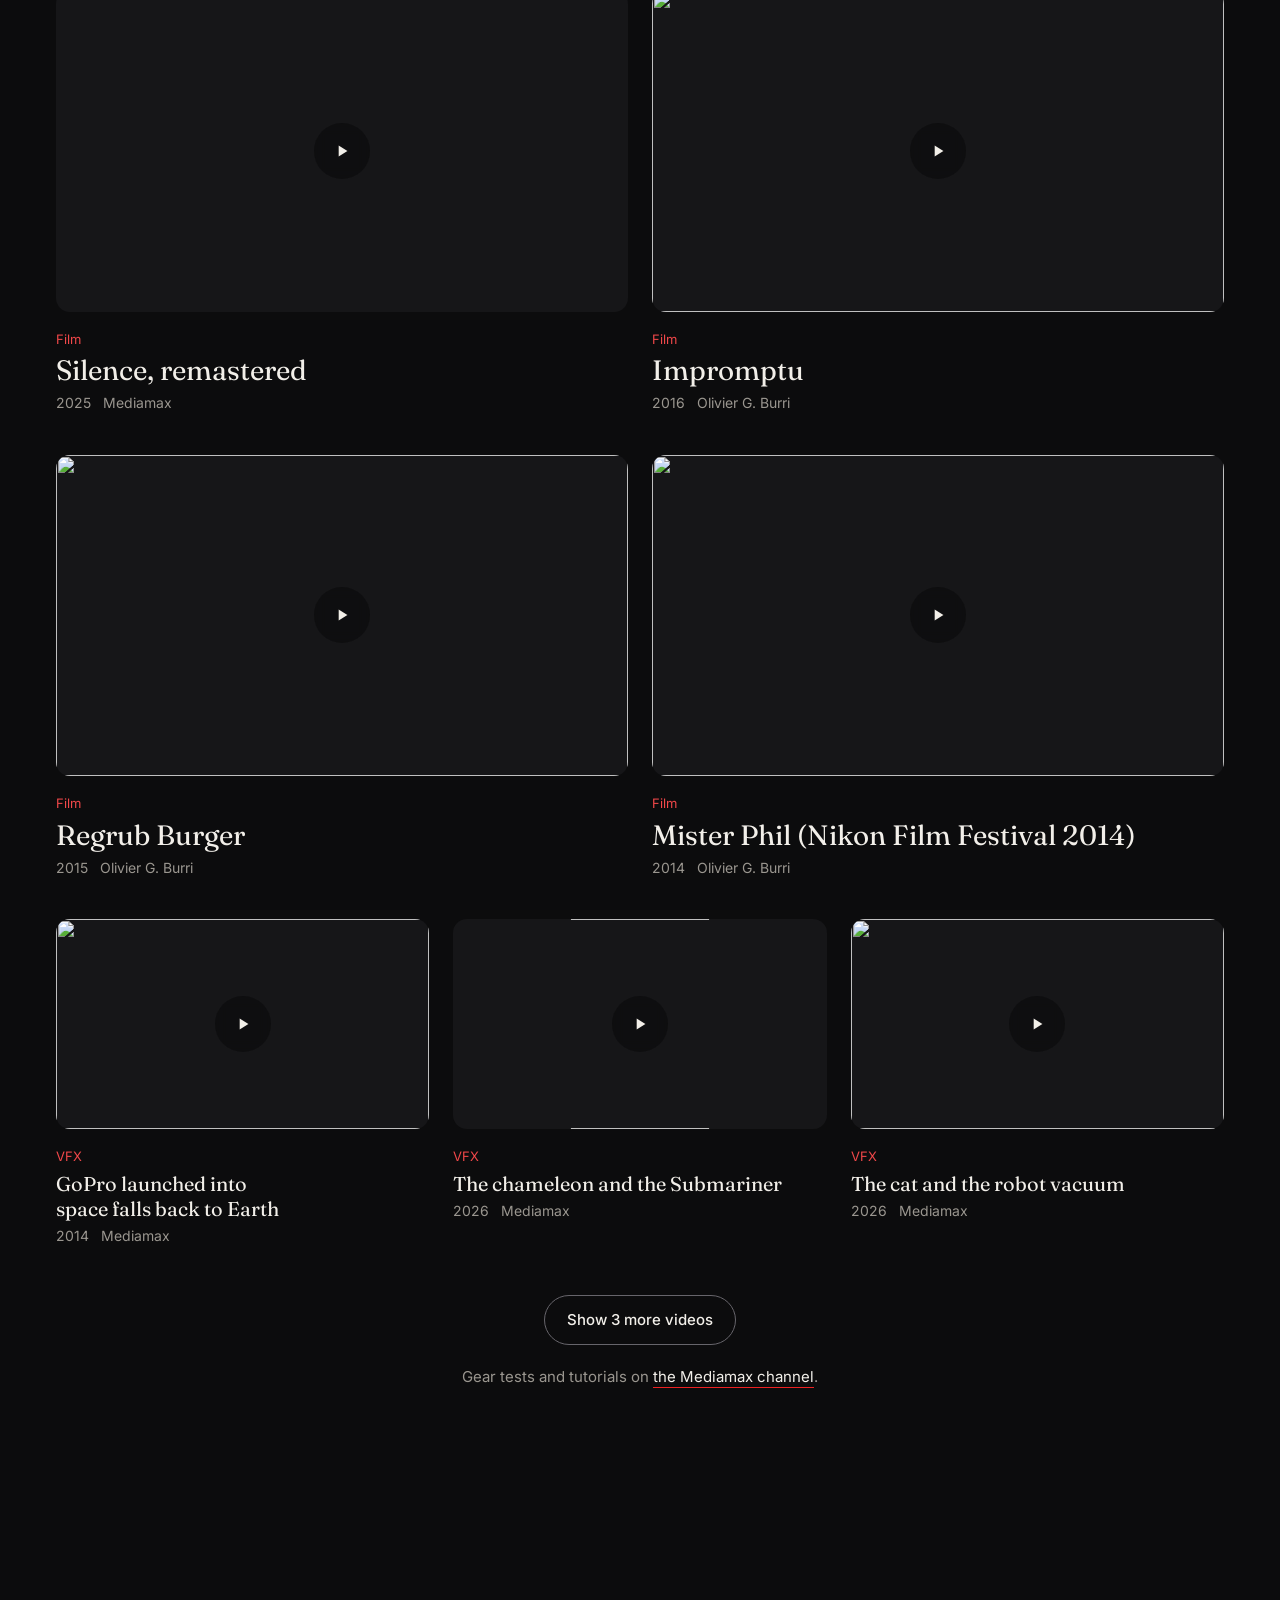
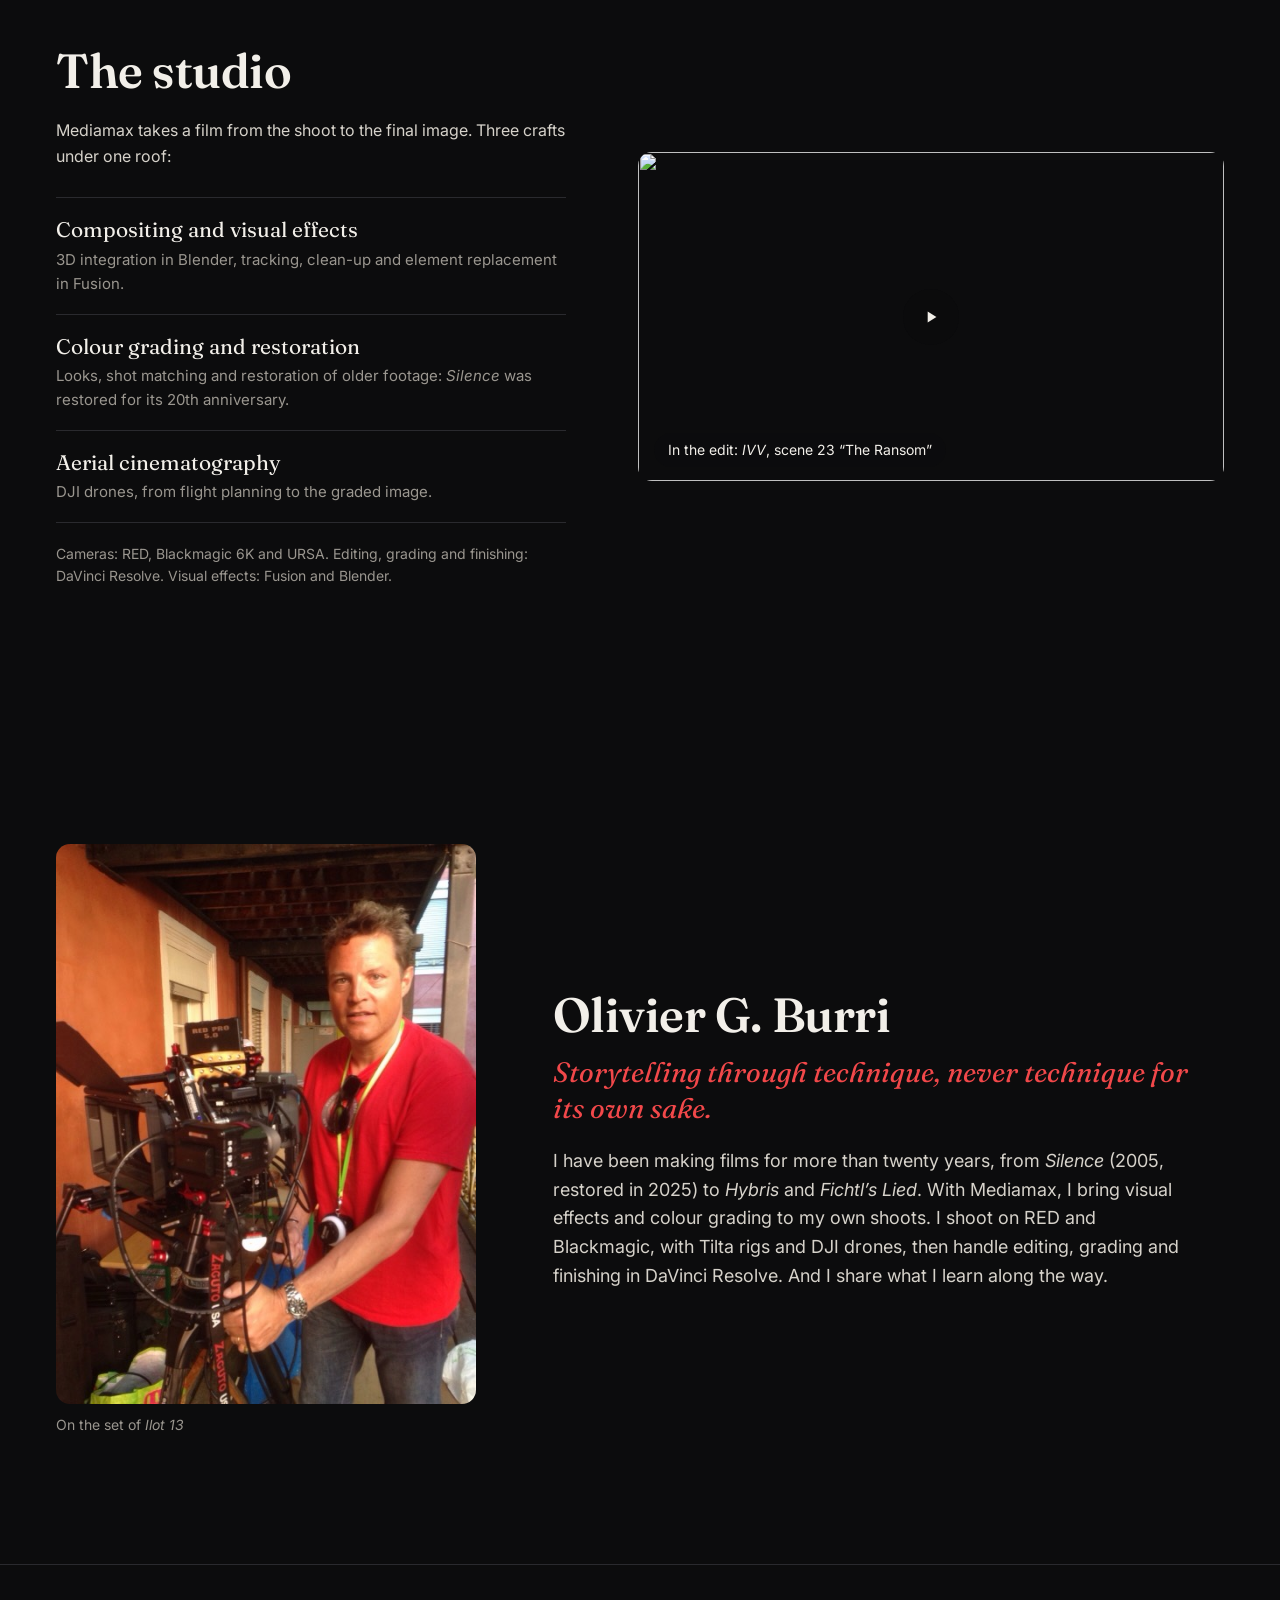
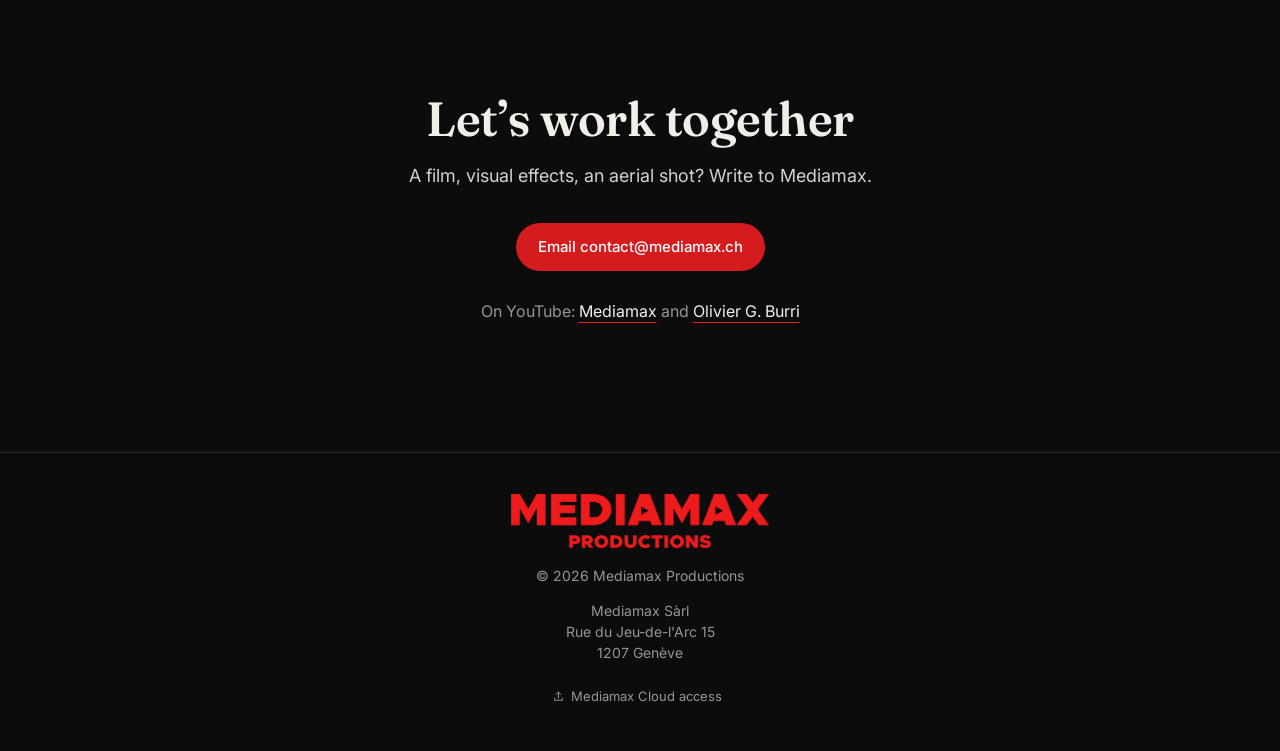
==== commit 2daac064: "Passe Impeccable n° 8 : traductions corrigées, menu de langues accessible, typographie - DE/IT : « S" ====
--- a/index.html
+++ b/index.html
@@ -18,7 +18,7 @@
       var langs = ["fr", "en", "de", "it"];
       var saved = (document.cookie.match(/(?:^|; )lang=(fr|en|de|it)/) || [])[1];
       var pick = saved || (navigator.languages || [navigator.language || ""])
-        .map(function (l) { return l.slice(0, 2).toLowerCase(); })
+        .map(function (l) { var b = l.slice(0, 2).toLowerCase(); return { gs: "de", rm: "de" }[b] || b; })
         .filter(function (l) { return langs.indexOf(l) >= 0; })[0] || "en";
       location.replace("/" + pick + "/" + location.hash);
     })();
